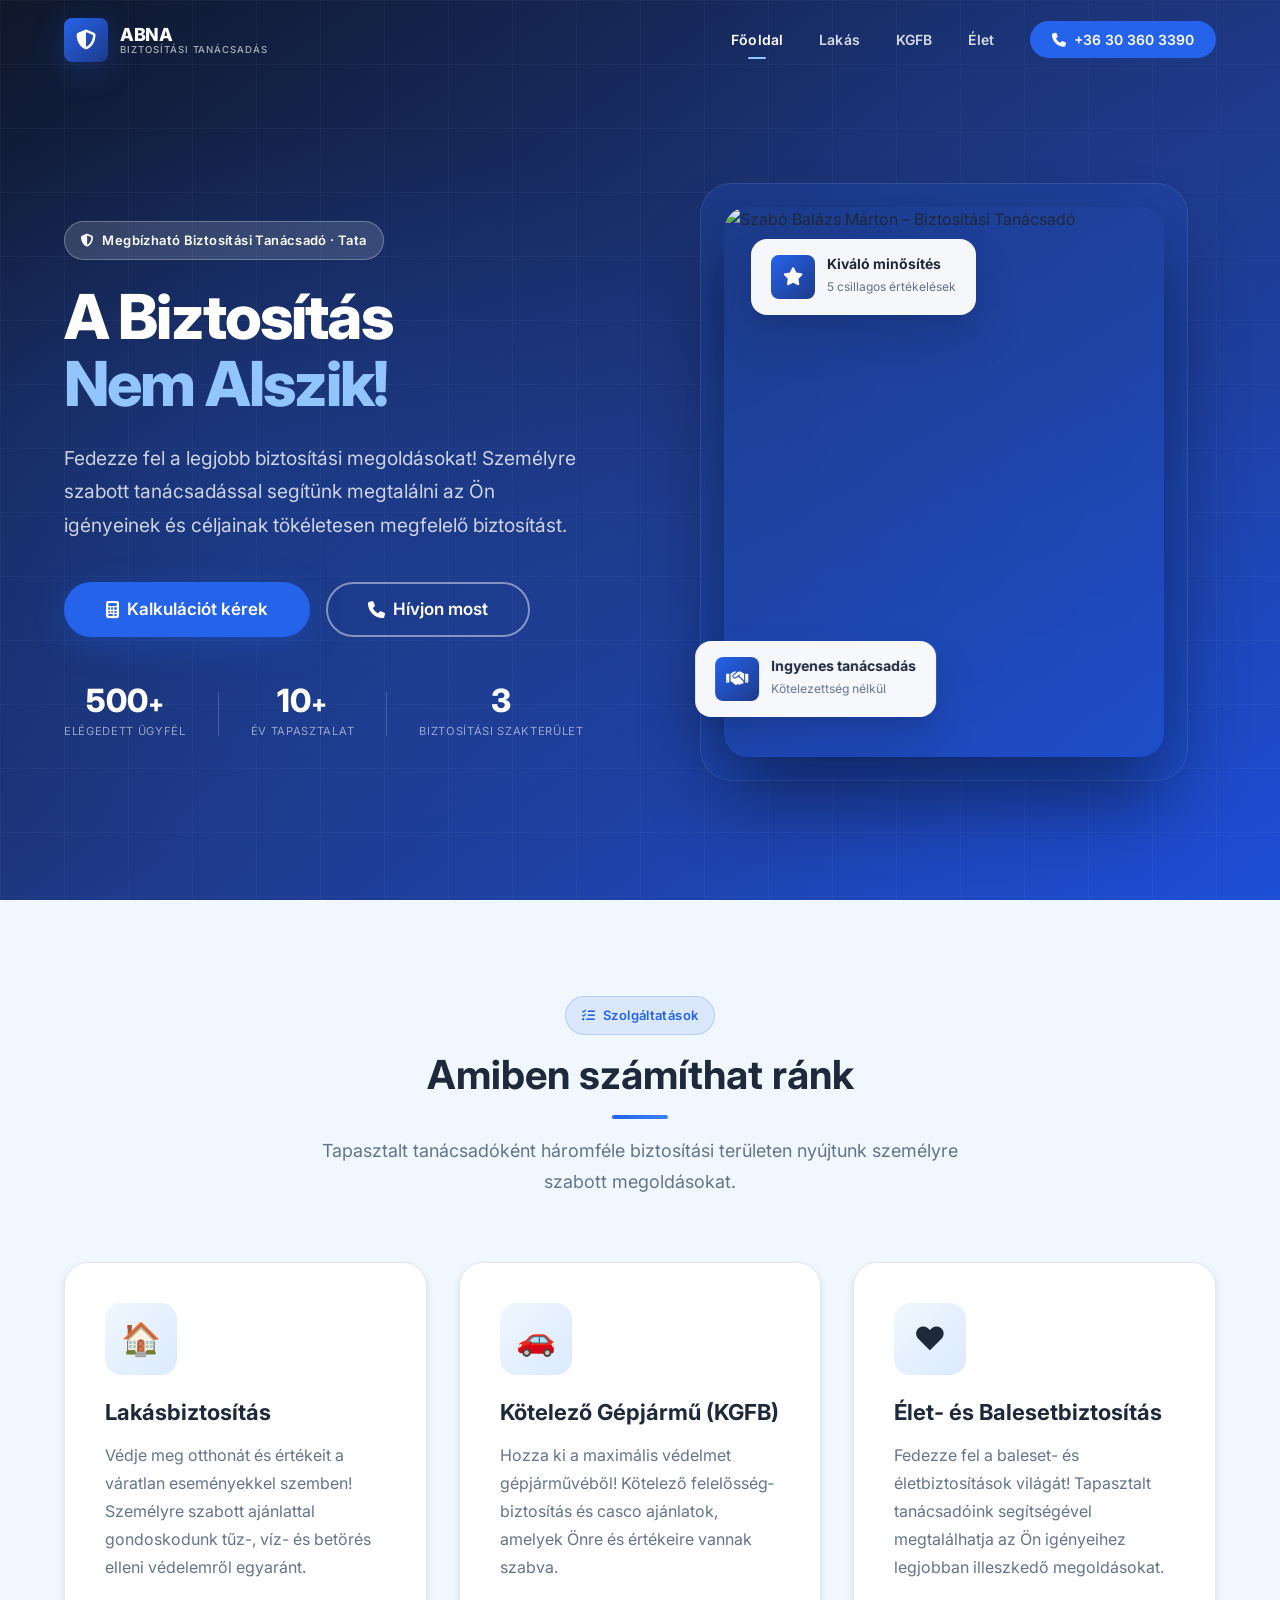
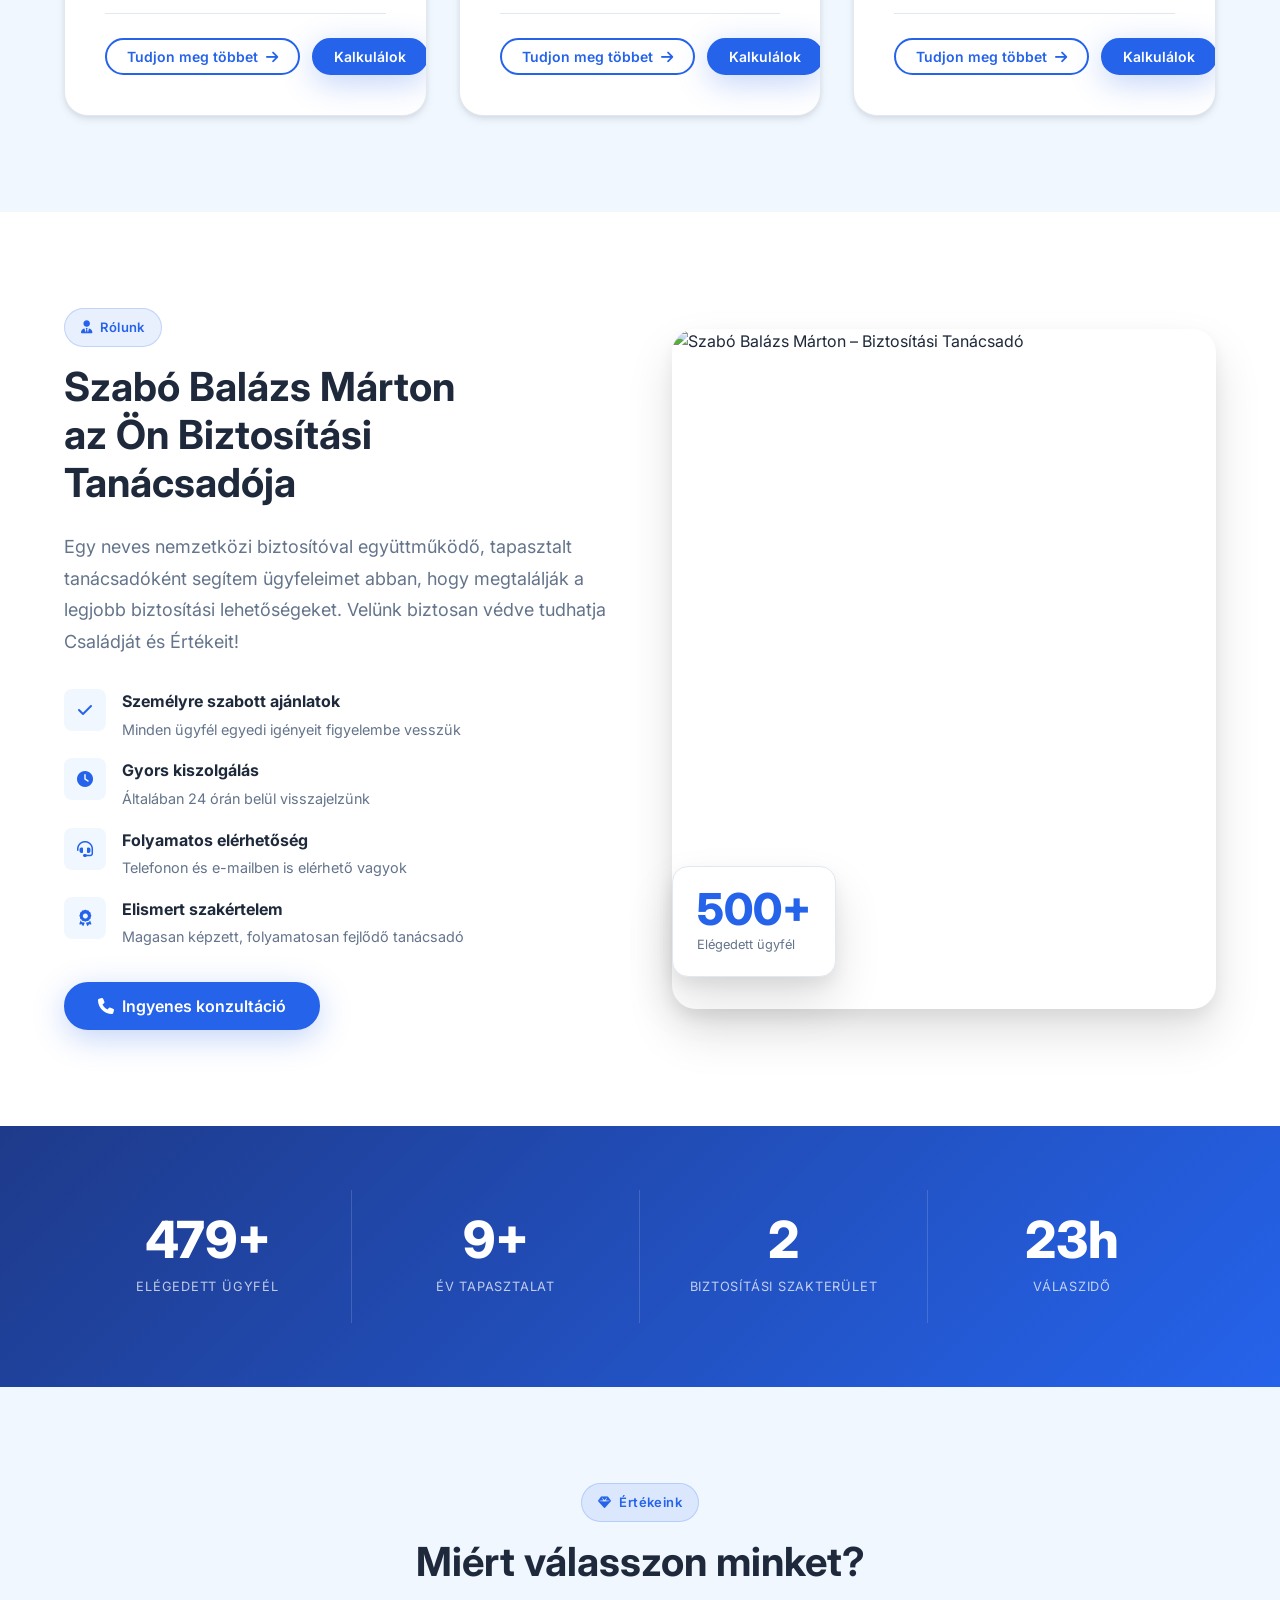
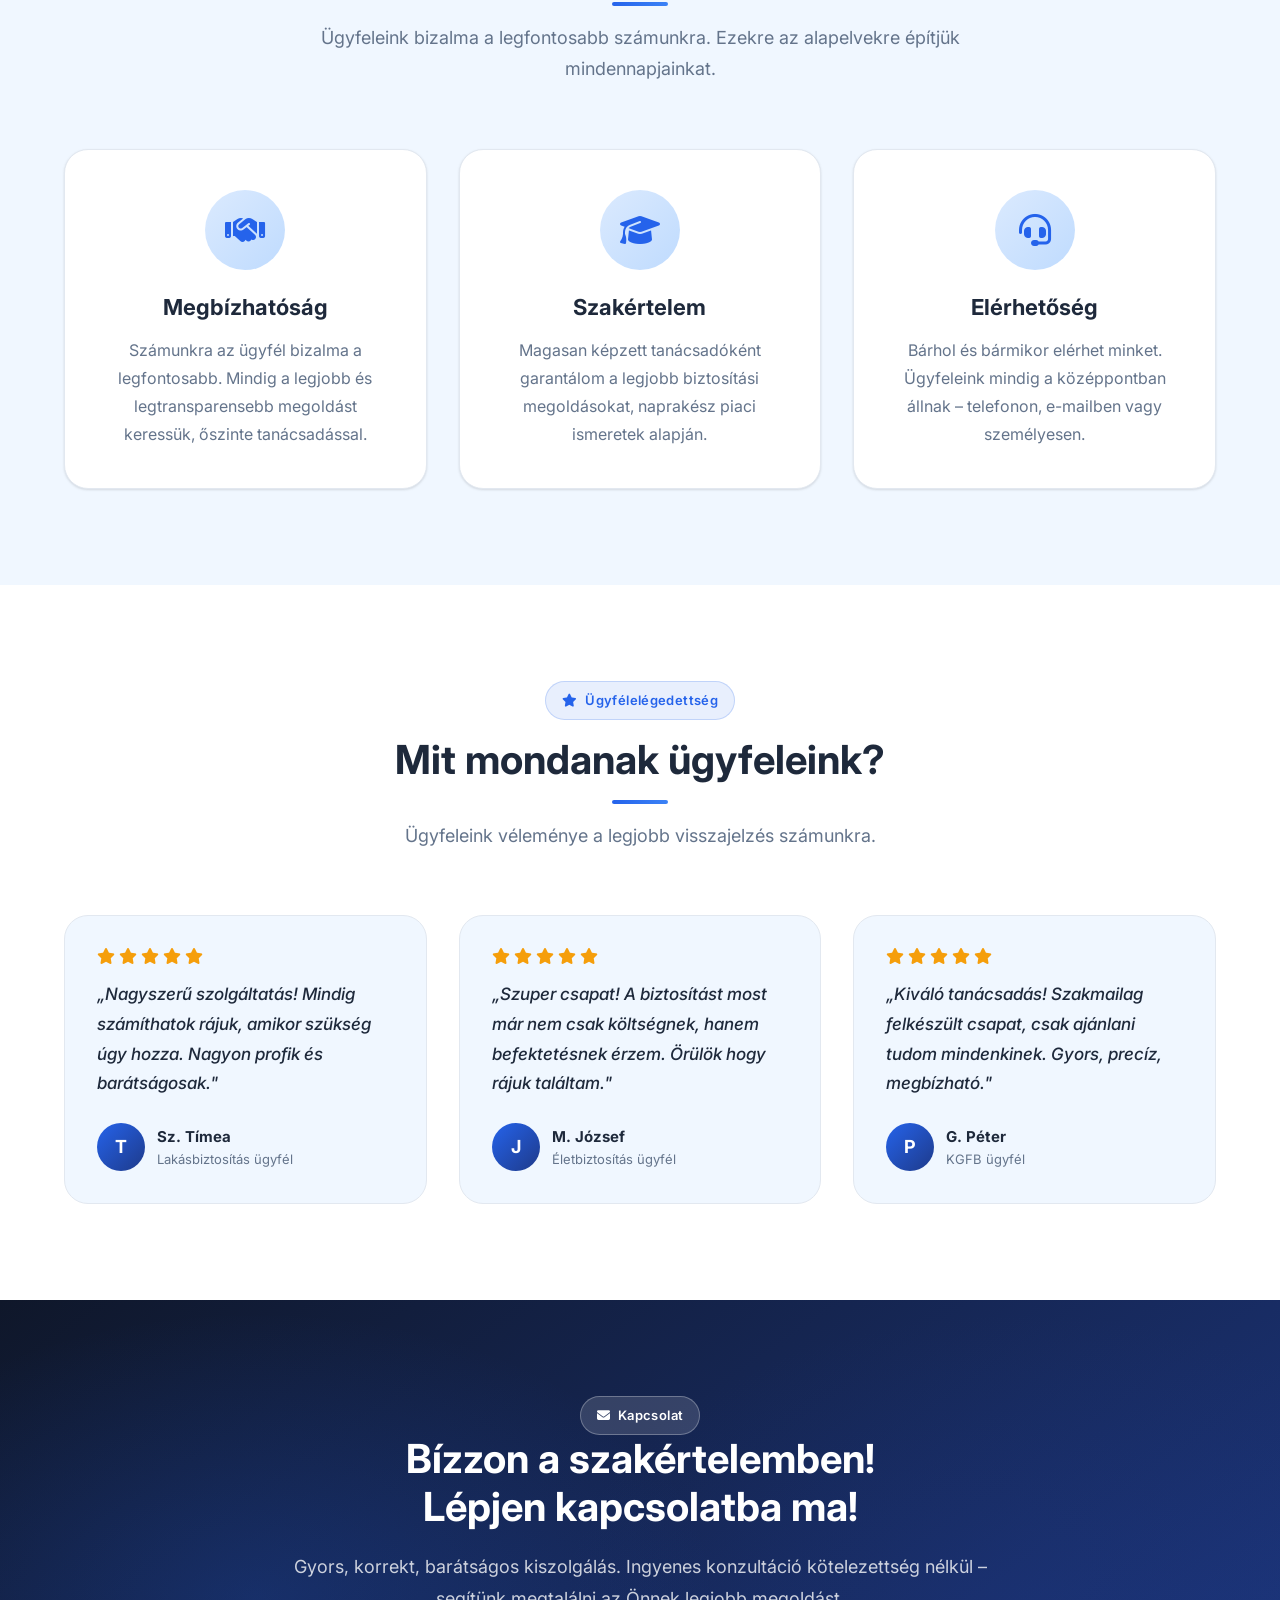
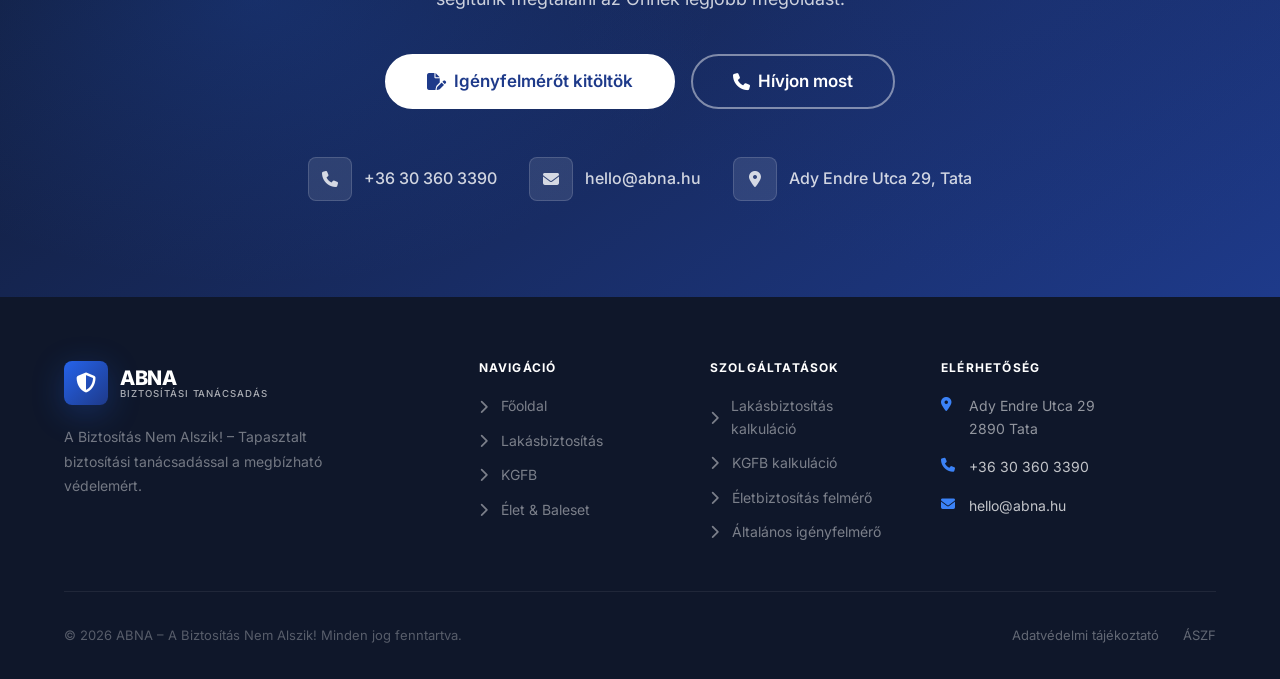
==== index.html @ 81ac1c8d "Initial commit" ====
<!DOCTYPE html>
<html lang="hu">
<head>
  <meta charset="UTF-8" />
  <meta name="viewport" content="width=device-width, initial-scale=1.0" />
  <title>A Biztosítás Nem Alszik! – Biztosítási Tanácsadás | Tata</title>
  <meta name="description" content="Személyre szabott biztosítási tanácsadás Tatán. Lakásbiztosítás, KGFB, élet- és balesetbiztosítás. Hívjon most: +36 30 360 3390" />
  <meta name="keywords" content="biztosítás, tanácsadás, lakásbiztosítás, KGFB, életbiztosítás, Tata, Szabó Balázs Márton" />
  <link rel="canonical" href="https://abna.hu/" />

  <!-- Open Graph -->
  <meta property="og:title" content="A Biztosítás Nem Alszik! – Biztosítási Tanácsadás" />
  <meta property="og:description" content="Személyre szabott biztosítási tanácsadás Tatán. Lakás, KGFB, élet- és balesetbiztosítás." />
  <meta property="og:type" content="website" />
  <meta property="og:url" content="https://abna.hu/" />
  <meta property="og:locale" content="hu_HU" />

  <!-- Fonts -->
  <link rel="preconnect" href="https://fonts.googleapis.com" />
  <link rel="preconnect" href="https://fonts.gstatic.com" crossorigin />
  <link href="https://fonts.googleapis.com/css2?family=Inter:wght@300;400;500;600;700;800&display=swap" rel="stylesheet" />

  <!-- Icons -->
  <link rel="stylesheet" href="https://cdnjs.cloudflare.com/ajax/libs/font-awesome/6.5.1/css/all.min.css" />

  <!-- Stylesheet -->
  <link rel="stylesheet" href="css/style.css" />
</head>
<body>

  <!-- ============================================================
       NAVBAR
       ============================================================ -->
  <nav class="navbar" role="navigation" aria-label="Főnavigáció">
    <div class="navbar-inner">

      <!-- Logo -->
      <a href="index.html" class="navbar-logo" aria-label="ABNA főoldal">
        <div class="logo-icon" aria-hidden="true">
          <i class="fa-solid fa-shield-halved"></i>
        </div>
        <div class="logo-text">
          <span class="logo-name">ABNA</span>
          <span class="logo-sub">Biztosítási Tanácsadás</span>
        </div>
      </a>

      <!-- Desktop menu -->
      <ul class="navbar-menu" role="list">
        <li><a href="index.html"  class="navbar-link active">Főoldal</a></li>
        <li><a href="lakas.html"  class="navbar-link">Lakás</a></li>
        <li><a href="kgfb.html"   class="navbar-link">KGFB</a></li>
        <li><a href="elet.html"   class="navbar-link">Élet</a></li>
        <li><a href="tel:+36303603390" class="navbar-cta">
          <i class="fa-solid fa-phone" aria-hidden="true"></i>&nbsp; +36 30 360 3390
        </a></li>
      </ul>

      <!-- Mobile toggle -->
      <button class="navbar-toggle" aria-label="Menü megnyitása" aria-expanded="false">
        <span></span><span></span><span></span>
      </button>
    </div>
  </nav>

  <!-- Mobile menu -->
  <div class="navbar-mobile" role="dialog" aria-label="Mobil navigáció">
    <a href="index.html"  class="navbar-mobile-link active"><i class="fa-solid fa-house"></i>Főoldal</a>
    <a href="lakas.html"  class="navbar-mobile-link"><i class="fa-solid fa-building"></i>Lakásbiztosítás</a>
    <a href="kgfb.html"   class="navbar-mobile-link"><i class="fa-solid fa-car"></i>KGFB</a>
    <a href="elet.html"   class="navbar-mobile-link"><i class="fa-solid fa-heart-pulse"></i>Élet- és Balesetbiztosítás</a>
    <a href="tel:+36303603390" class="navbar-cta">
      <i class="fa-solid fa-phone"></i>&nbsp; +36 30 360 3390
    </a>
  </div>


  <main id="main-content">

    <!-- ============================================================
         HERO
         ============================================================ -->
    <section class="hero" aria-label="Bemutatkozás">
      <div class="hero-inner container">

        <!-- Left: content -->
        <div class="hero-content">
          <div class="hero-badge">
            <span class="badge badge-white">
              <i class="fa-solid fa-shield-halved" aria-hidden="true"></i>
              Megbízható Biztosítási Tanácsadó · Tata
            </span>
          </div>

          <h1 class="hero-title">
            A Biztosítás<br>
            <span class="highlight">Nem Alszik!</span>
          </h1>

          <p class="hero-lead">
            Fedezze fel a legjobb biztosítási megoldásokat! Személyre szabott
            tanácsadással segítünk megtalálni az Ön igényeinek és céljainak
            tökéletesen megfelelő biztosítást.
          </p>

          <div class="hero-actions">
            <a href="lakas.html" class="btn btn-primary btn-lg">
              <i class="fa-solid fa-calculator" aria-hidden="true"></i>
              Kalkulációt kérek
            </a>
            <a href="tel:+36303603390" class="btn btn-secondary btn-lg">
              <i class="fa-solid fa-phone" aria-hidden="true"></i>
              Hívjon most
            </a>
          </div>

          <!-- Trust indicators -->
          <div class="hero-trust">
            <div class="hero-trust-item">
              <span class="hero-trust-num">500<span style="font-size:1.5rem">+</span></span>
              <span class="hero-trust-lbl">Elégedett ügyfél</span>
            </div>
            <div class="hero-trust-sep" aria-hidden="true"></div>
            <div class="hero-trust-item">
              <span class="hero-trust-num">10<span style="font-size:1.5rem">+</span></span>
              <span class="hero-trust-lbl">Év tapasztalat</span>
            </div>
            <div class="hero-trust-sep" aria-hidden="true"></div>
            <div class="hero-trust-item">
              <span class="hero-trust-num">3</span>
              <span class="hero-trust-lbl">Biztosítási szakterület</span>
            </div>
          </div>
        </div>

        <!-- Right: photo + floating cards -->
        <div class="hero-visual" aria-hidden="true">
          <div class="hero-img-wrap">
            <div class="hero-img-glow"></div>
            <img
              src="https://abna.hu/images/976/22377047/ujkep-4770-QtgUtiBm4KMAwpKV63KZzQ.jpg"
              alt="Szabó Balázs Márton – Biztosítási Tanácsadó"
              class="hero-img"
              loading="eager"
            />

            <!-- Floating card – top right -->
            <div class="hero-float hero-float-tl">
              <div class="hero-float-icon">
                <i class="fa-solid fa-star"></i>
              </div>
              <div class="hero-float-text">
                <strong>Kiváló minősítés</strong>
                <span>5 csillagos értékelések</span>
              </div>
            </div>

            <!-- Floating card – bottom left -->
            <div class="hero-float hero-float-bl">
              <div class="hero-float-icon">
                <i class="fa-solid fa-handshake"></i>
              </div>
              <div class="hero-float-text">
                <strong>Ingyenes tanácsadás</strong>
                <span>Kötelezettség nélkül</span>
              </div>
            </div>
          </div>
        </div>

      </div>
    </section>


    <!-- ============================================================
         SERVICES
         ============================================================ -->
    <section class="section section-alt" id="szolgaltatasok" aria-labelledby="services-heading">
      <div class="container">

        <div class="section-header fade-up">
          <span class="badge badge-blue">
            <i class="fa-solid fa-list-check" aria-hidden="true"></i>
            Szolgáltatások
          </span>
          <h2 id="services-heading">Amiben számíthat ránk</h2>
          <div class="divider" aria-hidden="true"></div>
          <p>Tapasztalt tanácsadóként háromféle biztosítási területen nyújtunk személyre szabott megoldásokat.</p>
        </div>

        <div class="services-grid">

          <!-- Lakás -->
          <article class="service-card fade-up fade-up-d1">
            <div class="service-icon" aria-hidden="true">🏠</div>
            <h3>Lakásbiztosítás</h3>
            <p>
              Védje meg otthonát és értékeit a váratlan eseményekkel szemben!
              Személyre szabott ajánlattal gondoskodunk tűz-, víz- és betörés elleni
              védelemről egyaránt.
            </p>
            <div class="service-card-footer">
              <a href="lakas.html" class="btn btn-outline btn-sm">
                Tudjon meg többet
                <i class="fa-solid fa-arrow-right" aria-hidden="true"></i>
              </a>
              <a href="felmero-lakas.html" class="btn btn-primary btn-sm">
                Kalkulálok
              </a>
            </div>
          </article>

          <!-- KGFB -->
          <article class="service-card fade-up fade-up-d2">
            <div class="service-icon" aria-hidden="true">🚗</div>
            <h3>Kötelező Gépjármű (KGFB)</h3>
            <p>
              Hozza ki a maximális védelmet gépjárművéből! Kötelező felelős­ség­biztosítás
              és casco ajánlatok, amelyek Önre és értékeire vannak szabva.
            </p>
            <div class="service-card-footer">
              <a href="kgfb.html" class="btn btn-outline btn-sm">
                Tudjon meg többet
                <i class="fa-solid fa-arrow-right" aria-hidden="true"></i>
              </a>
              <a href="felmero-kgfb.html" class="btn btn-primary btn-sm">
                Kalkulálok
              </a>
            </div>
          </article>

          <!-- Élet -->
          <article class="service-card fade-up fade-up-d3">
            <div class="service-icon" aria-hidden="true">❤️</div>
            <h3>Élet- és Balesetbiztosítás</h3>
            <p>
              Fedezze fel a baleset- és életbiztosítások világát! Tapasztalt
              tanácsadóink segítségével megtalálhatja az Ön igényeihez legjobban
              illeszkedő megoldásokat.
            </p>
            <div class="service-card-footer">
              <a href="elet.html" class="btn btn-outline btn-sm">
                Tudjon meg többet
                <i class="fa-solid fa-arrow-right" aria-hidden="true"></i>
              </a>
              <a href="felmero-elet.html" class="btn btn-primary btn-sm">
                Kalkulálok
              </a>
            </div>
          </article>

        </div>
      </div>
    </section>


    <!-- ============================================================
         ABOUT
         ============================================================ -->
    <section class="section section-white" id="rolunk" aria-labelledby="about-heading">
      <div class="container">
        <div class="about-inner">

          <!-- Content -->
          <div class="about-content">
            <span class="badge badge-blue fade-up">
              <i class="fa-solid fa-user-tie" aria-hidden="true"></i>
              Rólunk
            </span>
            <h2 id="about-heading" class="fade-up fade-up-d1">
              Szabó Balázs Márton<br>az Ön Biztosítási Tanácsadója
            </h2>
            <p class="fade-up fade-up-d2">
              Egy neves nemzetközi biztosítóval együttműködő, tapasztalt tanácsadóként
              segítem ügyfeleimet abban, hogy megtalálják a legjobb biztosítási
              lehetőségeket. Velünk biztosan védve tudhatja Családját és Értékeit!
            </p>

            <div class="about-features fade-up fade-up-d3">
              <div class="about-feat">
                <div class="about-feat-icon" aria-hidden="true">
                  <i class="fa-solid fa-check"></i>
                </div>
                <div class="about-feat-body">
                  <strong>Személyre szabott ajánlatok</strong>
                  <span>Minden ügyfél egyedi igényeit figyelembe vesszük</span>
                </div>
              </div>
              <div class="about-feat">
                <div class="about-feat-icon" aria-hidden="true">
                  <i class="fa-solid fa-clock"></i>
                </div>
                <div class="about-feat-body">
                  <strong>Gyors kiszolgálás</strong>
                  <span>Általában 24 órán belül visszajelzünk</span>
                </div>
              </div>
              <div class="about-feat">
                <div class="about-feat-icon" aria-hidden="true">
                  <i class="fa-solid fa-headset"></i>
                </div>
                <div class="about-feat-body">
                  <strong>Folyamatos elérhetőség</strong>
                  <span>Telefonon és e-mailben is elérhető vagyok</span>
                </div>
              </div>
              <div class="about-feat">
                <div class="about-feat-icon" aria-hidden="true">
                  <i class="fa-solid fa-award"></i>
                </div>
                <div class="about-feat-body">
                  <strong>Elismert szakértelem</strong>
                  <span>Magasan képzett, folyamatosan fejlődő tanácsadó</span>
                </div>
              </div>
            </div>

            <a href="tel:+36303603390" class="btn btn-primary fade-up fade-up-d4">
              <i class="fa-solid fa-phone" aria-hidden="true"></i>
              Ingyenes konzultáció
            </a>
          </div>

          <!-- Photo -->
          <div class="about-visual fade-up fade-up-d2" aria-hidden="true">
            <img
              src="https://abna.hu/images/976/22377047/ujkep-4770-QtgUtiBm4KMAwpKV63KZzQ.jpg"
              alt="Szabó Balázs Márton – Biztosítási Tanácsadó"
              class="about-photo"
              loading="lazy"
            />
            <div class="about-float-badge">
              <span class="num">500+</span>
              <span class="lbl">Elégedett ügyfél</span>
            </div>
          </div>

        </div>
      </div>
    </section>


    <!-- ============================================================
         STATS
         ============================================================ -->
    <section class="stats" aria-label="Statisztikák">
      <div class="container">
        <div class="stats-grid">
          <div class="stat-item fade-up">
            <span class="stat-num" data-target="500" data-suffix="+">0+</span>
            <span class="stat-lbl">Elégedett ügyfél</span>
          </div>
          <div class="stat-item fade-up fade-up-d1">
            <span class="stat-num" data-target="10" data-suffix="+">0+</span>
            <span class="stat-lbl">Év tapasztalat</span>
          </div>
          <div class="stat-item fade-up fade-up-d2">
            <span class="stat-num" data-target="3" data-suffix="">0</span>
            <span class="stat-lbl">Biztosítási szakterület</span>
          </div>
          <div class="stat-item fade-up fade-up-d3">
            <span class="stat-num" data-target="24" data-suffix="h">0h</span>
            <span class="stat-lbl">Válaszidő</span>
          </div>
        </div>
      </div>
    </section>


    <!-- ============================================================
         VALUES
         ============================================================ -->
    <section class="section section-alt" aria-labelledby="values-heading">
      <div class="container">

        <div class="section-header fade-up">
          <span class="badge badge-blue">
            <i class="fa-solid fa-gem" aria-hidden="true"></i>
            Értékeink
          </span>
          <h2 id="values-heading">Miért válasszon minket?</h2>
          <div class="divider" aria-hidden="true"></div>
          <p>Ügyfeleink bizalma a legfontosabb számunkra. Ezekre az alapelvekre építjük mindennapjainkat.</p>
        </div>

        <div class="values-grid">

          <div class="value-card fade-up fade-up-d1">
            <div class="value-icon" aria-hidden="true">
              <i class="fa-solid fa-handshake"></i>
            </div>
            <h3>Megbízhatóság</h3>
            <p>
              Számunkra az ügyfél bizalma a legfontosabb. Mindig a legjobb és
              legtransparensebb megoldást keressük, őszinte tanácsadással.
            </p>
          </div>

          <div class="value-card fade-up fade-up-d2">
            <div class="value-icon" aria-hidden="true">
              <i class="fa-solid fa-graduation-cap"></i>
            </div>
            <h3>Szakértelem</h3>
            <p>
              Magasan képzett tanácsadóként garantálom a legjobb biztosítási
              megoldásokat, naprakész piaci ismeretek alapján.
            </p>
          </div>

          <div class="value-card fade-up fade-up-d3">
            <div class="value-icon" aria-hidden="true">
              <i class="fa-solid fa-headset"></i>
            </div>
            <h3>Elérhetőség</h3>
            <p>
              Bárhol és bármikor elérhet minket. Ügyfeleink mindig a középpontban
              állnak – telefonon, e-mailben vagy személyesen.
            </p>
          </div>

        </div>
      </div>
    </section>


    <!-- ============================================================
         TESTIMONIALS
         ============================================================ -->
    <section class="section section-white" aria-labelledby="testimonials-heading">
      <div class="container">

        <div class="section-header fade-up">
          <span class="badge badge-blue">
            <i class="fa-solid fa-star" aria-hidden="true"></i>
            Ügyfélelégedettség
          </span>
          <h2 id="testimonials-heading">Mit mondanak ügyfeleink?</h2>
          <div class="divider" aria-hidden="true"></div>
          <p>Ügyfeleink véleménye a legjobb visszajelzés számunkra.</p>
        </div>

        <div class="testimonials-grid">

          <article class="testimonial-card fade-up fade-up-d1">
            <div class="testimonial-stars" aria-label="5 csillag">
              <i class="fa-solid fa-star" aria-hidden="true"></i>
              <i class="fa-solid fa-star" aria-hidden="true"></i>
              <i class="fa-solid fa-star" aria-hidden="true"></i>
              <i class="fa-solid fa-star" aria-hidden="true"></i>
              <i class="fa-solid fa-star" aria-hidden="true"></i>
            </div>
            <blockquote class="testimonial-quote">
              „Nagyszerű szolgáltatás! Mindig számíthatok rájuk, amikor szükség úgy hozza. Nagyon profik és barátságosak."
            </blockquote>
            <div class="testimonial-author">
              <div class="testimonial-avatar" aria-hidden="true">T</div>
              <div>
                <div class="testimonial-name">Sz. Tímea</div>
                <div class="testimonial-role">Lakásbiztosítás ügyfél</div>
              </div>
            </div>
          </article>

          <article class="testimonial-card fade-up fade-up-d2">
            <div class="testimonial-stars" aria-label="5 csillag">
              <i class="fa-solid fa-star" aria-hidden="true"></i>
              <i class="fa-solid fa-star" aria-hidden="true"></i>
              <i class="fa-solid fa-star" aria-hidden="true"></i>
              <i class="fa-solid fa-star" aria-hidden="true"></i>
              <i class="fa-solid fa-star" aria-hidden="true"></i>
            </div>
            <blockquote class="testimonial-quote">
              „Szuper csapat! A biztosítást most már nem csak költségnek, hanem befektetésnek érzem. Örülök hogy rájuk találtam."
            </blockquote>
            <div class="testimonial-author">
              <div class="testimonial-avatar" aria-hidden="true">J</div>
              <div>
                <div class="testimonial-name">M. József</div>
                <div class="testimonial-role">Életbiztosítás ügyfél</div>
              </div>
            </div>
          </article>

          <article class="testimonial-card fade-up fade-up-d3">
            <div class="testimonial-stars" aria-label="5 csillag">
              <i class="fa-solid fa-star" aria-hidden="true"></i>
              <i class="fa-solid fa-star" aria-hidden="true"></i>
              <i class="fa-solid fa-star" aria-hidden="true"></i>
              <i class="fa-solid fa-star" aria-hidden="true"></i>
              <i class="fa-solid fa-star" aria-hidden="true"></i>
            </div>
            <blockquote class="testimonial-quote">
              „Kiváló tanácsadás! Szakmailag felkészült csapat, csak ajánlani tudom mindenkinek. Gyors, precíz, megbízható."
            </blockquote>
            <div class="testimonial-author">
              <div class="testimonial-avatar" aria-hidden="true">P</div>
              <div>
                <div class="testimonial-name">G. Péter</div>
                <div class="testimonial-role">KGFB ügyfél</div>
              </div>
            </div>
          </article>

        </div>
      </div>
    </section>


    <!-- ============================================================
         CTA / CONTACT
         ============================================================ -->
    <section class="cta-section" id="kapcsolat" aria-labelledby="cta-heading">
      <div class="container">
        <div class="cta-inner">

          <span class="badge badge-white fade-up">
            <i class="fa-solid fa-envelope" aria-hidden="true"></i>
            Kapcsolat
          </span>

          <h2 id="cta-heading" class="fade-up fade-up-d1">
            Bízzon a szakértelemben!<br>Lépjen kapcsolatba ma!
          </h2>
          <p class="fade-up fade-up-d2">
            Gyors, korrekt, barátságos kiszolgálás. Ingyenes konzultáció kötelezettség nélkül –
            segítünk megtalálni az Önnek legjobb megoldást.
          </p>

          <div class="cta-buttons fade-up fade-up-d3">
            <a href="felmero.html" class="btn btn-white btn-lg">
              <i class="fa-solid fa-file-pen" aria-hidden="true"></i>
              Igényfelmérőt kitöltök
            </a>
            <a href="tel:+36303603390" class="btn btn-secondary btn-lg">
              <i class="fa-solid fa-phone" aria-hidden="true"></i>
              Hívjon most
            </a>
          </div>

          <div class="cta-contacts fade-up fade-up-d4">
            <a href="tel:+36303603390" class="cta-contact-item">
              <span class="cta-contact-icon" aria-hidden="true">
                <i class="fa-solid fa-phone"></i>
              </span>
              +36 30 360 3390
            </a>
            <a href="mailto:hello@abna.hu" class="cta-contact-item">
              <span class="cta-contact-icon" aria-hidden="true">
                <i class="fa-solid fa-envelope"></i>
              </span>
              hello@abna.hu
            </a>
            <span class="cta-contact-item">
              <span class="cta-contact-icon" aria-hidden="true">
                <i class="fa-solid fa-location-dot"></i>
              </span>
              Ady Endre Utca 29, Tata
            </span>
          </div>

        </div>
      </div>
    </section>

  </main>


  <!-- ============================================================
       FOOTER
       ============================================================ -->
  <footer class="footer" role="contentinfo">
    <div class="container">

      <div class="footer-top">

        <!-- Brand -->
        <div class="footer-brand">
          <a href="index.html" class="navbar-logo" aria-label="ABNA főoldal">
            <div class="logo-icon" aria-hidden="true">
              <i class="fa-solid fa-shield-halved"></i>
            </div>
            <div class="logo-text">
              <span class="logo-name">ABNA</span>
              <span class="logo-sub">Biztosítási Tanácsadás</span>
            </div>
          </a>
          <p class="footer-tagline">
            A Biztosítás Nem Alszik! – Tapasztalt biztosítási tanácsadással
            a megbízható védelemért.
          </p>
        </div>

        <!-- Navigation -->
        <div class="footer-col">
          <h4>Navigáció</h4>
          <ul class="footer-links" role="list">
            <li><a href="index.html" class="footer-link"><i class="fa-solid fa-chevron-right" aria-hidden="true"></i>Főoldal</a></li>
            <li><a href="lakas.html" class="footer-link"><i class="fa-solid fa-chevron-right" aria-hidden="true"></i>Lakásbiztosítás</a></li>
            <li><a href="kgfb.html" class="footer-link"><i class="fa-solid fa-chevron-right" aria-hidden="true"></i>KGFB</a></li>
            <li><a href="elet.html" class="footer-link"><i class="fa-solid fa-chevron-right" aria-hidden="true"></i>Élet &amp; Baleset</a></li>
          </ul>
        </div>

        <!-- Services -->
        <div class="footer-col">
          <h4>Szolgáltatások</h4>
          <ul class="footer-links" role="list">
            <li><a href="felmero-lakas.html" class="footer-link"><i class="fa-solid fa-chevron-right" aria-hidden="true"></i>Lakásbiztosítás kalkuláció</a></li>
            <li><a href="felmero-kgfb.html" class="footer-link"><i class="fa-solid fa-chevron-right" aria-hidden="true"></i>KGFB kalkuláció</a></li>
            <li><a href="felmero-elet.html" class="footer-link"><i class="fa-solid fa-chevron-right" aria-hidden="true"></i>Életbiztosítás felmérő</a></li>
            <li><a href="felmero.html" class="footer-link"><i class="fa-solid fa-chevron-right" aria-hidden="true"></i>Általános igényfelmérő</a></li>
          </ul>
        </div>

        <!-- Contact -->
        <div class="footer-col">
          <h4>Elérhetőség</h4>
          <div class="footer-contact-item">
            <i class="fa-solid fa-location-dot" aria-hidden="true"></i>
            <span>Ady Endre Utca 29<br>2890 Tata</span>
          </div>
          <div class="footer-contact-item">
            <i class="fa-solid fa-phone" aria-hidden="true"></i>
            <a href="tel:+36303603390">+36 30 360 3390</a>
          </div>
          <div class="footer-contact-item">
            <i class="fa-solid fa-envelope" aria-hidden="true"></i>
            <a href="mailto:hello@abna.hu">hello@abna.hu</a>
          </div>
        </div>

      </div>

      <div class="footer-bottom">
        <p class="footer-copy">
          &copy; <span id="year"></span> ABNA – A Biztosítás Nem Alszik! Minden jog fenntartva.
        </p>
        <div class="footer-bottom-links">
          <a href="#" class="footer-bottom-link">Adatvédelmi tájékoztató</a>
          <a href="#" class="footer-bottom-link">ÁSZF</a>
        </div>
      </div>

    </div>
  </footer>


  <!-- jQuery + main script -->
  <script src="https://cdnjs.cloudflare.com/ajax/libs/jquery/3.7.1/jquery.min.js"></script>
  <script src="js/main.js"></script>
  <script>document.getElementById('year').textContent = new Date().getFullYear();</script>

</body>
</html>
---- css/style.css ----
/* ============================================================
   ABNA – A Biztosítás Nem Alszik!
   Main Stylesheet
   Version 1.0
   ============================================================ */

/* --- CSS Custom Properties --- */
:root {
  /* Brand colours */
  --c-primary:        #1e3a8a;   /* deep navy */
  --c-primary-hover:  #1e40af;
  --c-accent:         #2563eb;   /* brand blue */
  --c-accent-light:   #3b82f6;
  --c-accent-pale:    #dbeafe;

  /* Backgrounds */
  --c-bg:             #ffffff;
  --c-bg-alt:         #f0f7ff;
  --c-bg-dark:        #0f172a;
  --c-bg-navy:        #1e3a8a;

  /* Text */
  --c-text:           #1e293b;
  --c-text-muted:     #64748b;
  --c-text-light:     #94a3b8;

  /* Utility */
  --c-border:         #e2e8f0;
  --c-white:          #ffffff;
  --c-gold:           #f59e0b;
  --c-green:          #10b981;

  /* Typography */
  --font:             'Inter', -apple-system, BlinkMacSystemFont, 'Segoe UI', sans-serif;

  /* Spacing scale */
  --sp-1: 0.25rem;  --sp-2: 0.5rem;   --sp-3: 0.75rem;
  --sp-4: 1rem;     --sp-5: 1.25rem;  --sp-6: 1.5rem;
  --sp-8: 2rem;     --sp-10: 2.5rem;  --sp-12: 3rem;
  --sp-16: 4rem;    --sp-20: 5rem;    --sp-24: 6rem;

  /* Layout */
  --container-max:     1200px;
  --container-pad:     1.5rem;
  --navbar-h:          80px;

  /* Border radius */
  --r-sm:   4px;    --r-md:  8px;
  --r-lg:   16px;   --r-xl:  24px;
  --r-full: 9999px;

  /* Shadows */
  --shadow-sm:   0 1px 3px rgba(0,0,0,.08), 0 1px 2px rgba(0,0,0,.05);
  --shadow-md:   0 4px 8px rgba(0,0,0,.07), 0 2px 4px rgba(0,0,0,.05);
  --shadow-lg:   0 10px 20px rgba(0,0,0,.08), 0 4px 8px rgba(0,0,0,.04);
  --shadow-xl:   0 24px 48px rgba(0,0,0,.12), 0 8px 16px rgba(0,0,0,.06);
  --shadow-blue: 0 8px 32px rgba(37,99,235,.28);

  /* Transitions */
  --t-fast:  .15s ease;
  --t-base:  .25s ease;
  --t-slow:  .45s ease;
}

/* ============================================================
   RESET & BASE
   ============================================================ */
*, *::before, *::after { box-sizing: border-box; margin: 0; padding: 0; }

html  { scroll-behavior: smooth; font-size: 16px; }
body  {
  font-family: var(--font);
  color: var(--c-text);
  background: var(--c-bg);
  line-height: 1.6;
  -webkit-font-smoothing: antialiased;
}
img   { max-width: 100%; height: auto; display: block; }
a     { color: inherit; text-decoration: none; }
ul    { list-style: none; }
button { font-family: var(--font); }

/* ============================================================
   LAYOUT HELPERS
   ============================================================ */
.container {
  max-width: var(--container-max);
  margin: 0 auto;
  padding: 0 var(--container-pad);
}

.section        { padding: var(--sp-24) 0; }
.section-sm     { padding: var(--sp-16) 0; }
.section-alt    { background: var(--c-bg-alt); }
.section-white  { background: var(--c-bg); }

.section-header {
  text-align: center;
  max-width: 680px;
  margin: 0 auto var(--sp-16);
}
.section-header .badge   { margin-bottom: var(--sp-4); }
.section-header h2       { margin-bottom: var(--sp-4); }
.section-header p        { font-size: 1.125rem; }

/* ============================================================
   TYPOGRAPHY
   ============================================================ */
h1, h2, h3, h4, h5, h6 {
  font-weight: 700;
  line-height: 1.2;
  color: var(--c-text);
}
h1 { font-size: clamp(2.25rem, 5vw, 3.5rem); }
h2 { font-size: clamp(1.75rem, 3.5vw, 2.5rem); }
h3 { font-size: clamp(1.25rem, 2.5vw, 1.625rem); }
h4 { font-size: 1.125rem; }

p  { line-height: 1.75; color: var(--c-text-muted); }

.text-white { color: var(--c-white) !important; }
.text-muted { color: var(--c-text-muted); }

/* Decorative underline divider */
.divider {
  width: 56px; height: 4px;
  background: linear-gradient(90deg, var(--c-accent), var(--c-accent-light));
  border-radius: var(--r-full);
  margin: var(--sp-4) auto;
}
.divider-left { margin-left: 0; }

/* ============================================================
   BADGE
   ============================================================ */
.badge {
  display: inline-flex;
  align-items: center;
  gap: var(--sp-2);
  padding: var(--sp-2) var(--sp-4);
  border-radius: var(--r-full);
  font-size: .8125rem;
  font-weight: 600;
  letter-spacing: .03em;
}
.badge-blue  {
  background: rgba(37,99,235,.1);
  color: var(--c-accent);
  border: 1px solid rgba(37,99,235,.2);
}
.badge-white {
  background: rgba(255,255,255,.14);
  color: var(--c-white);
  border: 1px solid rgba(255,255,255,.28);
}

/* ============================================================
   BUTTONS
   ============================================================ */
.btn {
  display: inline-flex;
  align-items: center;
  justify-content: center;
  gap: var(--sp-2);
  padding: .875rem 2rem;
  border-radius: var(--r-full);
  font-size: 1rem;
  font-weight: 600;
  cursor: pointer;
  border: 2px solid transparent;
  transition: all var(--t-base);
  white-space: nowrap;
  text-decoration: none;
  line-height: 1;
}

.btn-primary {
  background: var(--c-accent);
  color: var(--c-white);
  border-color: var(--c-accent);
  box-shadow: var(--shadow-blue);
}
.btn-primary:hover {
  background: var(--c-primary-hover);
  border-color: var(--c-primary-hover);
  transform: translateY(-2px);
  box-shadow: 0 14px 40px rgba(37,99,235,.38);
}

.btn-secondary {
  background: transparent;
  color: var(--c-white);
  border-color: rgba(255,255,255,.45);
}
.btn-secondary:hover {
  background: rgba(255,255,255,.1);
  border-color: var(--c-white);
}

.btn-outline {
  background: transparent;
  color: var(--c-accent);
  border-color: var(--c-accent);
}
.btn-outline:hover {
  background: var(--c-accent);
  color: var(--c-white);
  transform: translateY(-2px);
}

.btn-white {
  background: var(--c-white);
  color: var(--c-primary);
  border-color: var(--c-white);
}
.btn-white:hover {
  background: var(--c-bg-alt);
  transform: translateY(-2px);
}

.btn-ghost {
  background: transparent;
  color: var(--c-accent);
  border-color: transparent;
  padding-left: 0; padding-right: 0;
}
.btn-ghost:hover { color: var(--c-primary); gap: var(--sp-3); }

.btn-lg { padding: 1.0625rem 2.5rem; font-size: 1.0625rem; }
.btn-sm { padding: .6rem 1.25rem;    font-size: .875rem; }

.btn-block { width: 100%; }

/* ============================================================
   NAVBAR
   ============================================================ */
.navbar {
  position: fixed;
  top: 0; left: 0; right: 0;
  height: var(--navbar-h);
  z-index: 1000;
  transition: background var(--t-base), box-shadow var(--t-base);
}
.navbar.scrolled {
  background: var(--c-white);
  box-shadow: var(--shadow-md);
}

/* Inner flex row */
.navbar-inner {
  display: flex;
  align-items: center;
  justify-content: space-between;
  height: 100%;
  max-width: var(--container-max);
  margin: 0 auto;
  padding: 0 var(--container-pad);
}

/* Logo */
.navbar-logo {
  display: flex;
  align-items: center;
  gap: var(--sp-3);
  text-decoration: none;
  flex-shrink: 0;
}
.logo-icon {
  width: 44px; height: 44px;
  background: linear-gradient(135deg, var(--c-accent), var(--c-primary));
  border-radius: var(--r-md);
  display: flex;
  align-items: center;
  justify-content: center;
  color: white;
  font-size: 1.25rem;
  box-shadow: var(--shadow-blue);
  flex-shrink: 0;
}
.logo-text { display: flex; flex-direction: column; line-height: 1.1; }
.logo-name {
  font-size: 1.125rem; font-weight: 800;
  color: var(--c-white);
  letter-spacing: -.02em;
  transition: color var(--t-base);
}
.logo-sub {
  font-size: .6rem; font-weight: 500;
  color: rgba(255,255,255,.65);
  letter-spacing: .1em;
  text-transform: uppercase;
  transition: color var(--t-base);
}
.navbar.scrolled .logo-name { color: var(--c-primary); }
.navbar.scrolled .logo-sub  { color: var(--c-text-muted); }

/* Desktop links */
.navbar-menu {
  display: flex;
  align-items: center;
  gap: var(--sp-1);
}
.navbar-link {
  padding: var(--sp-2) var(--sp-4);
  border-radius: var(--r-md);
  font-size: .875rem;
  font-weight: 600;
  color: rgba(255,255,255,.82);
  transition: all var(--t-base);
  letter-spacing: .01em;
  position: relative;
}
.navbar-link:hover { color: var(--c-white); background: rgba(255,255,255,.1); }
.navbar-link.active { color: var(--c-white); }
.navbar-link.active::after {
  content: '';
  position: absolute;
  bottom: -3px; left: 50%;
  transform: translateX(-50%);
  width: 18px; height: 2px;
  background: #93c5fd;
  border-radius: var(--r-full);
}
.navbar.scrolled .navbar-link { color: var(--c-text-muted); }
.navbar.scrolled .navbar-link:hover { color: var(--c-primary); background: var(--c-bg-alt); }
.navbar.scrolled .navbar-link.active { color: var(--c-accent); }
.navbar.scrolled .navbar-link.active::after { background: var(--c-accent); }

/* CTA button in nav */
.navbar-cta {
  margin-left: var(--sp-4);
  padding: var(--sp-2) var(--sp-5);
  border-radius: var(--r-full);
  font-size: .875rem; font-weight: 600;
  background: var(--c-accent);
  color: var(--c-white);
  border: 2px solid transparent;
  transition: all var(--t-base);
  white-space: nowrap;
}
.navbar-cta:hover { background: var(--c-primary-hover); transform: translateY(-1px); box-shadow: var(--shadow-blue); }

/* Mobile hamburger */
.navbar-toggle {
  display: none;
  flex-direction: column;
  gap: 5px;
  cursor: pointer;
  background: none;
  border: none;
  padding: var(--sp-2);
}
.navbar-toggle span {
  display: block;
  width: 24px; height: 2px;
  background: var(--c-white);
  border-radius: 2px;
  transition: all var(--t-base);
}
.navbar.scrolled .navbar-toggle span { background: var(--c-text); }
.navbar-toggle.open span:nth-child(1) { transform: translateY(7px) rotate(45deg); }
.navbar-toggle.open span:nth-child(2) { opacity: 0; transform: scaleX(0); }
.navbar-toggle.open span:nth-child(3) { transform: translateY(-7px) rotate(-45deg); }

/* Mobile slide-down menu */
.navbar-mobile {
  display: none;
  position: fixed;
  top: var(--navbar-h); left: 0; right: 0;
  background: var(--c-white);
  padding: var(--sp-6) var(--container-pad) var(--sp-8);
  box-shadow: var(--shadow-lg);
  z-index: 999;
  flex-direction: column;
  gap: var(--sp-1);
}
.navbar-mobile.open { display: flex; }

.navbar-mobile-link {
  display: flex;
  align-items: center;
  gap: var(--sp-3);
  padding: var(--sp-4);
  border-radius: var(--r-md);
  font-size: 1rem; font-weight: 600;
  color: var(--c-text);
  border-bottom: 1px solid var(--c-border);
  transition: all var(--t-base);
}
.navbar-mobile-link:hover { color: var(--c-accent); background: var(--c-bg-alt); }
.navbar-mobile-link i { color: var(--c-accent); width: 20px; text-align: center; }
.navbar-mobile-link.active { color: var(--c-accent); }

.navbar-mobile .navbar-cta {
  margin-left: 0;
  margin-top: var(--sp-4);
  text-align: center;
  display: block;
  padding: var(--sp-4);
  border-radius: var(--r-md);
}

/* ============================================================
   HERO — Homepage
   ============================================================ */
.hero {
  min-height: 100vh;
  background: linear-gradient(145deg, #0f172a 0%, #1e3a8a 55%, #1d4ed8 100%);
  display: flex;
  align-items: center;
  position: relative;
  overflow: hidden;
}

/* Subtle grid overlay */
.hero::before {
  content: '';
  position: absolute; inset: 0;
  background-image:
    linear-gradient(rgba(255,255,255,.03) 1px, transparent 1px),
    linear-gradient(90deg, rgba(255,255,255,.03) 1px, transparent 1px);
  background-size: 64px 64px;
}

/* Radial glow */
.hero::after {
  content: '';
  position: absolute; inset: 0;
  background:
    radial-gradient(ellipse 60% 60% at 20% 55%, rgba(37,99,235,.2) 0%, transparent 70%),
    radial-gradient(ellipse 50% 50% at 85% 20%, rgba(30,58,138,.35) 0%, transparent 70%);
}

.hero-inner {
  position: relative; z-index: 2;
  display: grid;
  grid-template-columns: 1fr 1fr;
  gap: var(--sp-16);
  align-items: center;
  width: 100%;
  max-width: var(--container-max);
  margin: 0 auto;
  padding: calc(var(--navbar-h) + var(--sp-16)) var(--container-pad) var(--sp-20);
}

/* Left content column */
.hero-content { color: var(--c-white); }

.hero-badge { margin-bottom: var(--sp-6); }

.hero-title {
  font-size: clamp(2.5rem, 5vw, 3.875rem);
  font-weight: 800;
  color: var(--c-white);
  line-height: 1.08;
  letter-spacing: -.03em;
  margin-bottom: var(--sp-6);
}
.hero-title .highlight { color: #93c5fd; }

.hero-lead {
  font-size: clamp(1rem, 1.5vw, 1.2rem);
  color: rgba(255,255,255,.78);
  max-width: 520px;
  line-height: 1.75;
  margin-bottom: var(--sp-10);
}

.hero-actions {
  display: flex;
  gap: var(--sp-4);
  flex-wrap: wrap;
  margin-bottom: var(--sp-12);
}

/* Trust bar */
.hero-trust {
  display: flex;
  align-items: center;
  gap: var(--sp-8);
  flex-wrap: wrap;
}
.hero-trust-item { text-align: center; }
.hero-trust-num {
  display: block;
  font-size: 2rem; font-weight: 800;
  color: var(--c-white);
  line-height: 1;
}
.hero-trust-lbl {
  font-size: .7rem;
  color: rgba(255,255,255,.55);
  text-transform: uppercase;
  letter-spacing: .06em;
  margin-top: 3px;
}
.hero-trust-sep { width: 1px; height: 44px; background: rgba(255,255,255,.18); }

/* Right visual column */
.hero-visual {
  position: relative;
  display: flex;
  align-items: center;
  justify-content: center;
}
.hero-img-wrap {
  position: relative;
  width: 100%;
  max-width: 440px;
}
.hero-img-glow {
  position: absolute;
  inset: -24px;
  background: rgba(37,99,235,.18);
  border-radius: calc(var(--r-xl) + 8px);
  border: 1px solid rgba(255,255,255,.1);
  backdrop-filter: blur(8px);
}
.hero-img {
  position: relative; z-index: 1;
  width: 100%;
  border-radius: var(--r-xl);
  box-shadow: 0 40px 80px rgba(0,0,0,.45);
  object-fit: cover;
  aspect-ratio: 4/5;
}

/* Floating info cards on photo */
.hero-float {
  position: absolute; z-index: 2;
  background: rgba(255,255,255,.96);
  backdrop-filter: blur(16px);
  border-radius: var(--r-lg);
  padding: var(--sp-4) var(--sp-5);
  box-shadow: var(--shadow-xl);
  display: flex;
  align-items: center;
  gap: var(--sp-3);
  min-width: 190px;
}
.hero-float-tl { top: var(--sp-8);    right: -var(--sp-6); transform: translateX(12%); }
.hero-float-bl { bottom: var(--sp-10); left: -var(--sp-6);  transform: translateX(-12%); }
.hero-float-icon {
  width: 44px; height: 44px;
  border-radius: var(--r-md);
  background: linear-gradient(135deg, var(--c-accent), var(--c-primary));
  display: flex; align-items: center; justify-content: center;
  color: white; font-size: 1.125rem;
  flex-shrink: 0;
}
.hero-float-text strong {
  display: block;
  font-size: .875rem; font-weight: 700;
  color: var(--c-text); line-height: 1.2;
}
.hero-float-text span {
  font-size: .75rem;
  color: var(--c-text-muted);
}

/* ============================================================
   SERVICES SECTION
   ============================================================ */
.services-grid {
  display: grid;
  grid-template-columns: repeat(3, 1fr);
  gap: var(--sp-8);
}

.service-card {
  background: var(--c-white);
  border-radius: var(--r-xl);
  padding: var(--sp-10);
  box-shadow: var(--shadow-md);
  border: 1px solid var(--c-border);
  transition: all var(--t-slow);
  position: relative;
  overflow: hidden;
  display: flex;
  flex-direction: column;
}
.service-card::before {
  content: '';
  position: absolute;
  top: 0; left: 0; right: 0;
  height: 4px;
  background: linear-gradient(90deg, var(--c-accent), var(--c-accent-light));
  opacity: 0;
  transition: opacity var(--t-base);
}
.service-card:hover {
  transform: translateY(-8px);
  box-shadow: var(--shadow-xl);
  border-color: rgba(37,99,235,.18);
}
.service-card:hover::before { opacity: 1; }

.service-icon {
  width: 72px; height: 72px;
  border-radius: var(--r-lg);
  background: linear-gradient(135deg, var(--c-bg-alt), var(--c-accent-pale));
  display: flex; align-items: center; justify-content: center;
  font-size: 2rem;
  margin-bottom: var(--sp-6);
  transition: all var(--t-base);
}
.service-card:hover .service-icon {
  background: linear-gradient(135deg, var(--c-accent), var(--c-primary));
  color: white;
  box-shadow: var(--shadow-blue);
}

.service-card h3 { margin-bottom: var(--sp-4); font-size: 1.375rem; }
.service-card p  { margin-bottom: var(--sp-8); flex: 1; }

.service-card-footer {
  display: flex;
  align-items: center;
  justify-content: space-between;
  gap: var(--sp-3);
  padding-top: var(--sp-6);
  border-top: 1px solid var(--c-border);
  margin-top: auto;
}

/* ============================================================
   ABOUT SECTION
   ============================================================ */
.about-inner {
  display: grid;
  grid-template-columns: 1fr 1fr;
  gap: var(--sp-16);
  align-items: center;
}

.about-content .badge   { margin-bottom: var(--sp-4); }
.about-content h2       { margin-bottom: var(--sp-6); }
.about-content > p      { font-size: 1.125rem; margin-bottom: var(--sp-8); }

.about-features {
  display: flex;
  flex-direction: column;
  gap: var(--sp-4);
  margin-bottom: var(--sp-8);
}
.about-feat {
  display: flex;
  align-items: flex-start;
  gap: var(--sp-4);
}
.about-feat-icon {
  width: 42px; height: 42px;
  border-radius: var(--r-md);
  background: var(--c-bg-alt);
  display: flex; align-items: center; justify-content: center;
  color: var(--c-accent);
  flex-shrink: 0;
  font-size: 1rem;
}
.about-feat-body strong {
  display: block;
  font-weight: 700; color: var(--c-text);
  margin-bottom: 2px;
}
.about-feat-body span { font-size: .9rem; color: var(--c-text-muted); }

.about-visual { position: relative; }
.about-photo {
  width: 100%;
  border-radius: var(--r-xl);
  box-shadow: var(--shadow-xl);
  object-fit: cover;
  aspect-ratio: 4/5;
}
.about-float-badge {
  position: absolute;
  bottom: var(--sp-8); left: -var(--sp-6);
  background: var(--c-white);
  border-radius: var(--r-lg);
  padding: var(--sp-5) var(--sp-6);
  box-shadow: var(--shadow-xl);
  border: 1px solid var(--c-border);
  max-width: 200px;
}
.about-float-badge .num {
  display: block;
  font-size: 2.75rem; font-weight: 800;
  color: var(--c-accent);
  line-height: 1;
}
.about-float-badge .lbl {
  font-size: .8rem; color: var(--c-text-muted);
  margin-top: var(--sp-1);
}

/* ============================================================
   STATS BANNER
   ============================================================ */
.stats {
  background: linear-gradient(135deg, var(--c-primary) 0%, var(--c-accent) 100%);
  padding: var(--sp-16) 0;
}
.stats-grid {
  display: grid;
  grid-template-columns: repeat(4, 1fr);
  text-align: center;
}
.stat-item {
  padding: var(--sp-6) var(--sp-4);
  border-right: 1px solid rgba(255,255,255,.15);
}
.stat-item:last-child { border-right: none; }

.stat-num {
  display: block;
  font-size: clamp(2.5rem, 4vw, 3.5rem);
  font-weight: 800;
  color: var(--c-white);
  line-height: 1;
  margin-bottom: var(--sp-2);
}
.stat-lbl {
  font-size: .8rem;
  color: rgba(255,255,255,.72);
  text-transform: uppercase;
  letter-spacing: .06em;
}

/* ============================================================
   VALUES SECTION
   ============================================================ */
.values-grid {
  display: grid;
  grid-template-columns: repeat(3, 1fr);
  gap: var(--sp-8);
}
.value-card {
  background: var(--c-white);
  border-radius: var(--r-xl);
  padding: var(--sp-10);
  text-align: center;
  box-shadow: var(--shadow-sm);
  border: 1px solid var(--c-border);
  transition: all var(--t-base);
}
.value-card:hover { box-shadow: var(--shadow-lg); transform: translateY(-4px); }

.value-icon {
  width: 80px; height: 80px;
  border-radius: var(--r-full);
  background: linear-gradient(135deg, var(--c-accent-pale), #bfdbfe);
  display: flex; align-items: center; justify-content: center;
  font-size: 2rem; color: var(--c-accent);
  margin: 0 auto var(--sp-6);
}
.value-card h3 { margin-bottom: var(--sp-4); font-size: 1.375rem; }

/* ============================================================
   TESTIMONIALS
   ============================================================ */
.testimonials-grid {
  display: grid;
  grid-template-columns: repeat(3, 1fr);
  gap: var(--sp-8);
}
.testimonial-card {
  background: var(--c-bg-alt);
  border-radius: var(--r-xl);
  padding: var(--sp-8);
  border: 1px solid var(--c-border);
  transition: all var(--t-base);
  display: flex; flex-direction: column;
}
.testimonial-card:hover { box-shadow: var(--shadow-lg); transform: translateY(-4px); }

.testimonial-stars {
  display: flex; gap: 4px;
  color: var(--c-gold);
  font-size: 1rem;
  margin-bottom: var(--sp-4);
}
.testimonial-quote {
  font-size: 1.0625rem; font-style: italic;
  color: var(--c-text); line-height: 1.75;
  font-weight: 500;
  margin-bottom: var(--sp-6);
  flex: 1;
}
.testimonial-author {
  display: flex; align-items: center; gap: var(--sp-3);
}
.testimonial-avatar {
  width: 48px; height: 48px;
  border-radius: var(--r-full);
  background: linear-gradient(135deg, var(--c-accent), var(--c-primary));
  display: flex; align-items: center; justify-content: center;
  color: white; font-weight: 700; font-size: 1.125rem;
  flex-shrink: 0;
}
.testimonial-name { font-weight: 700; color: var(--c-text); font-size: .9375rem; }
.testimonial-role { font-size: .8125rem; color: var(--c-text-muted); }

/* ============================================================
   CTA SECTION
   ============================================================ */
.cta-section {
  background: linear-gradient(145deg, #0f172a 0%, #1e3a8a 100%);
  color: var(--c-white);
  padding: var(--sp-24) 0;
  text-align: center;
  position: relative;
  overflow: hidden;
}
.cta-section::before {
  content: '';
  position: absolute; inset: 0;
  background:
    radial-gradient(ellipse 60% 80% at 20% 50%, rgba(37,99,235,.2), transparent 60%),
    radial-gradient(ellipse 60% 80% at 80% 50%, rgba(30,58,138,.2), transparent 60%);
}
.cta-inner {
  position: relative; z-index: 1;
  max-width: 740px; margin: 0 auto;
}
.cta-section h2 { color: var(--c-white); margin-bottom: var(--sp-5); }
.cta-section p  { color: rgba(255,255,255,.78); font-size: 1.125rem; margin-bottom: var(--sp-10); }

.cta-buttons {
  display: flex; gap: var(--sp-4);
  justify-content: center; flex-wrap: wrap;
  margin-bottom: var(--sp-12);
}
.cta-contacts {
  display: flex; gap: var(--sp-8);
  justify-content: center; flex-wrap: wrap;
}
.cta-contact-item {
  display: flex; align-items: center; gap: var(--sp-3);
  color: rgba(255,255,255,.8);
  font-weight: 500;
  transition: color var(--t-base);
}
.cta-contact-item:hover { color: var(--c-white); }
.cta-contact-icon {
  width: 44px; height: 44px;
  background: rgba(255,255,255,.1);
  border: 1px solid rgba(255,255,255,.15);
  border-radius: var(--r-md);
  display: flex; align-items: center; justify-content: center;
  font-size: 1rem;
  transition: background var(--t-base);
}
.cta-contact-item:hover .cta-contact-icon { background: rgba(255,255,255,.2); }

/* ============================================================
   FOOTER
   ============================================================ */
.footer {
  background: #0f172a;
  color: var(--c-text-light);
  padding: var(--sp-16) 0 var(--sp-8);
}
.footer-top {
  display: grid;
  grid-template-columns: 2fr 1fr 1fr 1.5fr;
  gap: var(--sp-12);
  padding-bottom: var(--sp-12);
  border-bottom: 1px solid rgba(255,255,255,.07);
}
.footer-brand .logo-name { font-size: 1.25rem; }
.footer-tagline {
  margin-top: var(--sp-5);
  font-size: .875rem;
  color: rgba(255,255,255,.42);
  line-height: 1.75;
  max-width: 260px;
}
.footer-col h4 {
  font-size: .75rem; font-weight: 700;
  color: var(--c-white);
  text-transform: uppercase; letter-spacing: .1em;
  margin-bottom: var(--sp-5);
}
.footer-links { display: flex; flex-direction: column; gap: var(--sp-3); }
.footer-link {
  font-size: .875rem;
  color: rgba(255,255,255,.45);
  transition: color var(--t-base);
  display: flex; align-items: center; gap: var(--sp-2);
}
.footer-link:hover { color: rgba(255,255,255,.85); }
.footer-link i { width: 14px; }

.footer-contact-item {
  display: flex; align-items: flex-start;
  gap: var(--sp-3);
  margin-bottom: var(--sp-4);
  font-size: .875rem;
  color: rgba(255,255,255,.55);
}
.footer-contact-item i {
  color: var(--c-accent-light);
  flex-shrink: 0; margin-top: 2px; width: 16px;
}
.footer-contact-item a {
  color: rgba(255,255,255,.75);
  transition: color var(--t-base);
}
.footer-contact-item a:hover { color: var(--c-white); }

.footer-bottom {
  display: flex;
  justify-content: space-between; align-items: center;
  padding-top: var(--sp-8);
  flex-wrap: wrap; gap: var(--sp-4);
}
.footer-copy { font-size: .8125rem; color: rgba(255,255,255,.3); }
.footer-bottom-links { display: flex; gap: var(--sp-6); }
.footer-bottom-link {
  font-size: .8125rem;
  color: rgba(255,255,255,.35);
  transition: color var(--t-base);
}
.footer-bottom-link:hover { color: rgba(255,255,255,.65); }

/* ============================================================
   PAGE HERO — Subpages
   ============================================================ */
.page-hero {
  background: linear-gradient(145deg, #0f172a 0%, #1e3a8a 55%, #2563eb 100%);
  padding-top: var(--navbar-h);
  position: relative;
  overflow: hidden;
}
.page-hero::before {
  content: '';
  position: absolute; inset: 0;
  background-image:
    linear-gradient(rgba(255,255,255,.03) 1px, transparent 1px),
    linear-gradient(90deg, rgba(255,255,255,.03) 1px, transparent 1px);
  background-size: 60px 60px;
}
.page-hero-inner {
  position: relative; z-index: 1;
  padding: var(--sp-16) 0 var(--sp-20);
}

.breadcrumb {
  display: flex; align-items: center;
  gap: var(--sp-2);
  margin-bottom: var(--sp-5);
  font-size: .8125rem;
  color: rgba(255,255,255,.55);
}
.breadcrumb a { color: rgba(255,255,255,.55); transition: color var(--t-base); }
.breadcrumb a:hover { color: rgba(255,255,255,.88); }
.breadcrumb .sep { color: rgba(255,255,255,.3); }

.page-hero-icon {
  width: 80px; height: 80px;
  background: rgba(255,255,255,.1);
  border: 2px solid rgba(255,255,255,.2);
  border-radius: var(--r-xl);
  display: flex; align-items: center; justify-content: center;
  font-size: 2.25rem; color: white;
  margin-bottom: var(--sp-6);
  backdrop-filter: blur(8px);
}
.page-hero h1 {
  color: var(--c-white);
  font-size: clamp(2rem, 4vw, 3rem);
  margin-bottom: var(--sp-4);
}
.page-hero-lead {
  color: rgba(255,255,255,.72);
  font-size: 1.125rem;
  max-width: 620px;
  line-height: 1.75;
}

/* ============================================================
   SUBPAGE CONTENT LAYOUT
   ============================================================ */
.subpage-grid {
  display: grid;
  grid-template-columns: 1fr 340px;
  gap: var(--sp-12);
  align-items: start;
}

.subpage-main h2 { margin-bottom: var(--sp-6); }
.subpage-main > p { font-size: 1.0625rem; margin-bottom: var(--sp-6); line-height: 1.8; }

.benefits-list {
  margin: var(--sp-10) 0;
  display: flex; flex-direction: column; gap: var(--sp-4);
}
.benefit-item {
  display: flex; align-items: flex-start; gap: var(--sp-4);
  padding: var(--sp-5) var(--sp-6);
  background: var(--c-bg-alt);
  border-radius: var(--r-lg);
  border: 1px solid var(--c-border);
  transition: box-shadow var(--t-base);
}
.benefit-item:hover { box-shadow: var(--shadow-md); }
.benefit-check {
  width: 34px; height: 34px;
  background: linear-gradient(135deg, var(--c-accent), var(--c-primary));
  border-radius: var(--r-full);
  display: flex; align-items: center; justify-content: center;
  color: white; flex-shrink: 0; font-size: .875rem;
}
.benefit-body strong {
  display: block; font-weight: 700;
  color: var(--c-text); margin-bottom: 2px;
}
.benefit-body span { font-size: .9rem; color: var(--c-text-muted); }

/* Sidebar */
.subpage-sidebar { display: flex; flex-direction: column; gap: var(--sp-6); position: sticky; top: calc(var(--navbar-h) + var(--sp-8)); }

.sidebar-card {
  background: var(--c-bg-alt);
  border-radius: var(--r-xl);
  padding: var(--sp-8);
  border: 1px solid var(--c-border);
}
.sidebar-card-cta {
  background: linear-gradient(145deg, var(--c-primary), var(--c-accent));
  border: none;
  color: var(--c-white);
}
.sidebar-card-cta h3 { color: var(--c-white); margin-bottom: var(--sp-3); }
.sidebar-card-cta p  { color: rgba(255,255,255,.8); margin-bottom: var(--sp-6); font-size: .9375rem; }
.sidebar-card-cta .btn-white { width: 100%; }

.sidebar-card h4     { font-size: 1rem; font-weight: 700; margin-bottom: var(--sp-5); color: var(--c-text); }
.sidebar-contact-row {
  display: flex; align-items: center; gap: var(--sp-3);
  padding: var(--sp-3) 0;
  border-bottom: 1px solid var(--c-border);
  font-size: .875rem; color: var(--c-text-muted);
}
.sidebar-contact-row:last-child { border-bottom: none; }
.sidebar-contact-row i { color: var(--c-accent); width: 16px; flex-shrink: 0; }
.sidebar-contact-row a { color: var(--c-accent); font-weight: 600; transition: color var(--t-base); }
.sidebar-contact-row a:hover { color: var(--c-primary); }

/* Subpage CTA bottom strip */
.subpage-cta-strip {
  background: var(--c-bg-alt);
  border-radius: var(--r-xl);
  padding: var(--sp-10);
  margin-top: var(--sp-12);
  display: flex;
  align-items: center;
  justify-content: space-between;
  gap: var(--sp-8);
  border: 1px solid var(--c-border);
}
.subpage-cta-strip-text h3 { margin-bottom: var(--sp-2); }
.subpage-cta-strip-text p  { margin: 0; }

/* ============================================================
   SCROLL ANIMATIONS
   ============================================================ */
.fade-up {
  opacity: 0;
  transform: translateY(32px);
  transition: opacity .65s ease, transform .65s ease;
}
.fade-up.visible {
  opacity: 1;
  transform: translateY(0);
}
.fade-up-d1 { transition-delay: .1s; }
.fade-up-d2 { transition-delay: .2s; }
.fade-up-d3 { transition-delay: .3s; }
.fade-up-d4 { transition-delay: .4s; }

/* ============================================================
   UTILITIES
   ============================================================ */
.text-center { text-align: center; }
.mt-2  { margin-top: var(--sp-2); }
.mt-4  { margin-top: var(--sp-4); }
.mt-6  { margin-top: var(--sp-6); }
.mb-0  { margin-bottom: 0 !important; }

/* ============================================================
   RESPONSIVE BREAKPOINTS
   ============================================================ */

/* Large tablets / small desktops */
@media (max-width: 1024px) {
  .hero-inner  { grid-template-columns: 1fr; text-align: center; }
  .hero-visual { display: none; }
  .hero-actions, .hero-trust { justify-content: center; }

  .about-inner  { grid-template-columns: 1fr; }
  .about-visual { display: none; }

  .stats-grid { grid-template-columns: repeat(2, 1fr); }
  .stat-item  { border-right: none; border-bottom: 1px solid rgba(255,255,255,.15); }
  .stat-item:nth-child(2n) { border-right: none; }
  .stat-item:last-child, .stat-item:nth-last-child(2):nth-child(odd) { border-bottom: none; }

  .services-grid      { grid-template-columns: repeat(2, 1fr); }
  .values-grid        { grid-template-columns: repeat(2, 1fr); }
  .testimonials-grid  { grid-template-columns: repeat(2, 1fr); }

  .footer-top { grid-template-columns: 1fr 1fr; }

  .subpage-grid { grid-template-columns: 1fr; }
  .subpage-sidebar { position: static; }

  .subpage-cta-strip { flex-direction: column; text-align: center; }
}

/* Tablets */
@media (max-width: 768px) {
  :root { --navbar-h: 68px; }

  .navbar-menu   { display: none; }
  .navbar-toggle { display: flex; }

  .services-grid     { grid-template-columns: 1fr; }
  .values-grid       { grid-template-columns: 1fr; }
  .testimonials-grid { grid-template-columns: 1fr; }

  .stats-grid { grid-template-columns: repeat(2, 1fr); }

  .footer-top { grid-template-columns: 1fr; gap: var(--sp-8); }
  .footer-bottom { flex-direction: column; text-align: center; }

  .cta-contacts { flex-direction: column; gap: var(--sp-4); }

  .service-card-footer { flex-direction: column; }
  .service-card-footer .btn { width: 100%; }
}

/* Mobile */
@media (max-width: 480px) {
  .hero-actions { flex-direction: column; }
  .hero-actions .btn { width: 100%; }
  .hero-trust { gap: var(--sp-5); }

  .cta-buttons { flex-direction: column; }
  .cta-buttons .btn { width: 100%; }

  .stats-grid { grid-template-columns: 1fr; }
  .stat-item  { border-right: none; border-bottom: 1px solid rgba(255,255,255,.15); }
}

/* ============================================================
   FORM PAGES
   ============================================================ */

/* Two-column form layout */
.form-page-grid {
  display: grid;
  grid-template-columns: 1fr 380px;
  gap: var(--sp-12);
  align-items: start;
}

/* Form card */
.form-card {
  background: var(--c-white);
  border-radius: var(--r-xl);
  padding: var(--sp-10);
  box-shadow: var(--shadow-lg);
  border: 1px solid var(--c-border);
}
.form-card-title {
  font-size: 1.375rem;
  font-weight: 700;
  color: var(--c-text);
  margin-bottom: var(--sp-2);
}
.form-card-sub {
  font-size: .9rem;
  color: var(--c-text-muted);
  margin-bottom: var(--sp-8);
}

/* Field groups */
.form-row {
  display: grid;
  grid-template-columns: 1fr 1fr;
  gap: var(--sp-5);
}
.form-group {
  display: flex;
  flex-direction: column;
  gap: var(--sp-2);
  margin-bottom: var(--sp-5);
}
.form-group:last-of-type { margin-bottom: 0; }

.form-label {
  font-size: .875rem;
  font-weight: 600;
  color: var(--c-text);
}
.form-label .req {
  color: #ef4444;
  margin-left: 2px;
}

.form-input,
.form-select,
.form-textarea {
  width: 100%;
  padding: .75rem 1rem;
  border: 1.5px solid var(--c-border);
  border-radius: var(--r-md);
  font-family: var(--font);
  font-size: .9375rem;
  color: var(--c-text);
  background: var(--c-white);
  transition: border-color var(--t-base), box-shadow var(--t-base);
  outline: none;
  appearance: none;
  -webkit-appearance: none;
}
.form-input::placeholder,
.form-textarea::placeholder { color: var(--c-text-light); }

.form-input:focus,
.form-select:focus,
.form-textarea:focus {
  border-color: var(--c-accent);
  box-shadow: 0 0 0 3px rgba(37,99,235,.12);
}
.form-input:invalid:not(:placeholder-shown),
.form-select:invalid:not(:focus),
.form-textarea:invalid:not(:placeholder-shown) {
  border-color: #fca5a5;
}

.form-select {
  background-image: url("data:image/svg+xml,%3Csvg xmlns='http://www.w3.org/2000/svg' width='16' height='16' viewBox='0 0 24 24' fill='none' stroke='%2364748b' stroke-width='2'%3E%3Cpath d='M6 9l6 6 6-6'/%3E%3C/svg%3E");
  background-repeat: no-repeat;
  background-position: right .875rem center;
  padding-right: 2.5rem;
  cursor: pointer;
}

.form-textarea {
  resize: vertical;
  min-height: 110px;
  line-height: 1.6;
}

/* Radio / checkbox groups */
.radio-group,
.check-group {
  display: flex;
  flex-wrap: wrap;
  gap: var(--sp-3);
  margin-top: var(--sp-1);
}
.radio-option,
.check-option {
  display: flex;
  align-items: center;
  gap: var(--sp-2);
  cursor: pointer;
}
.radio-option input[type="radio"],
.check-option input[type="checkbox"] {
  width: 18px; height: 18px;
  accent-color: var(--c-accent);
  cursor: pointer;
  flex-shrink: 0;
}
.radio-option span,
.check-option span {
  font-size: .9rem;
  color: var(--c-text-muted);
  user-select: none;
}

/* Consent checkbox */
.form-consent {
  display: flex;
  align-items: flex-start;
  gap: var(--sp-3);
  padding: var(--sp-4) var(--sp-5);
  background: var(--c-bg-alt);
  border-radius: var(--r-md);
  border: 1px solid var(--c-border);
  margin: var(--sp-6) 0;
}
.form-consent input[type="checkbox"] {
  width: 18px; height: 18px;
  accent-color: var(--c-accent);
  flex-shrink: 0;
  margin-top: 2px;
  cursor: pointer;
}
.form-consent-text {
  font-size: .8125rem;
  color: var(--c-text-muted);
  line-height: 1.6;
}
.form-consent-text a {
  color: var(--c-accent);
  font-weight: 600;
  text-decoration: underline;
}

/* Submit row */
.form-submit-row {
  display: flex;
  align-items: center;
  gap: var(--sp-4);
  margin-top: var(--sp-6);
}
.form-note {
  font-size: .8rem;
  color: var(--c-text-light);
  display: flex;
  align-items: center;
  gap: var(--sp-2);
}
.form-note i { color: var(--c-green); }

/* Divider inside form */
.form-divider {
  height: 1px;
  background: var(--c-border);
  margin: var(--sp-6) 0;
}
.form-section-title {
  font-size: .8125rem;
  font-weight: 700;
  text-transform: uppercase;
  letter-spacing: .08em;
  color: var(--c-text-light);
  margin-bottom: var(--sp-4);
}

/* Success state */
.form-success {
  display: none;
  text-align: center;
  padding: var(--sp-12) var(--sp-8);
}
.form-success.visible { display: block; }
.form-success-icon {
  width: 80px; height: 80px;
  background: linear-gradient(135deg, #d1fae5, #a7f3d0);
  border-radius: var(--r-full);
  display: flex; align-items: center; justify-content: center;
  font-size: 2.25rem;
  color: #059669;
  margin: 0 auto var(--sp-6);
}
.form-success h3 { margin-bottom: var(--sp-3); color: var(--c-text); }
.form-success p  { font-size: 1rem; margin-bottom: var(--sp-8); }

/* Info sidebar on form pages */
.form-info-card {
  background: var(--c-bg-alt);
  border-radius: var(--r-xl);
  padding: var(--sp-8);
  border: 1px solid var(--c-border);
  margin-bottom: var(--sp-6);
}
.form-info-card h4 {
  font-size: 1rem; font-weight: 700;
  color: var(--c-text);
  margin-bottom: var(--sp-5);
}
.form-info-step {
  display: flex; align-items: flex-start; gap: var(--sp-4);
  margin-bottom: var(--sp-5);
}
.form-info-step:last-child { margin-bottom: 0; }
.form-step-num {
  width: 32px; height: 32px;
  background: linear-gradient(135deg, var(--c-accent), var(--c-primary));
  border-radius: var(--r-full);
  display: flex; align-items: center; justify-content: center;
  color: white; font-weight: 700; font-size: .875rem;
  flex-shrink: 0;
}
.form-step-text strong {
  display: block; font-weight: 700;
  color: var(--c-text); font-size: .9rem;
  margin-bottom: 2px;
}
.form-step-text span { font-size: .8125rem; color: var(--c-text-muted); }

/* Responsive form */
@media (max-width: 900px) {
  .form-page-grid { grid-template-columns: 1fr; }
}
@media (max-width: 600px) {
  .form-card { padding: var(--sp-6); }
  .form-row  { grid-template-columns: 1fr; }
  .form-submit-row { flex-direction: column; align-items: flex-start; }
  .form-submit-row .btn { width: 100%; justify-content: center; }
}
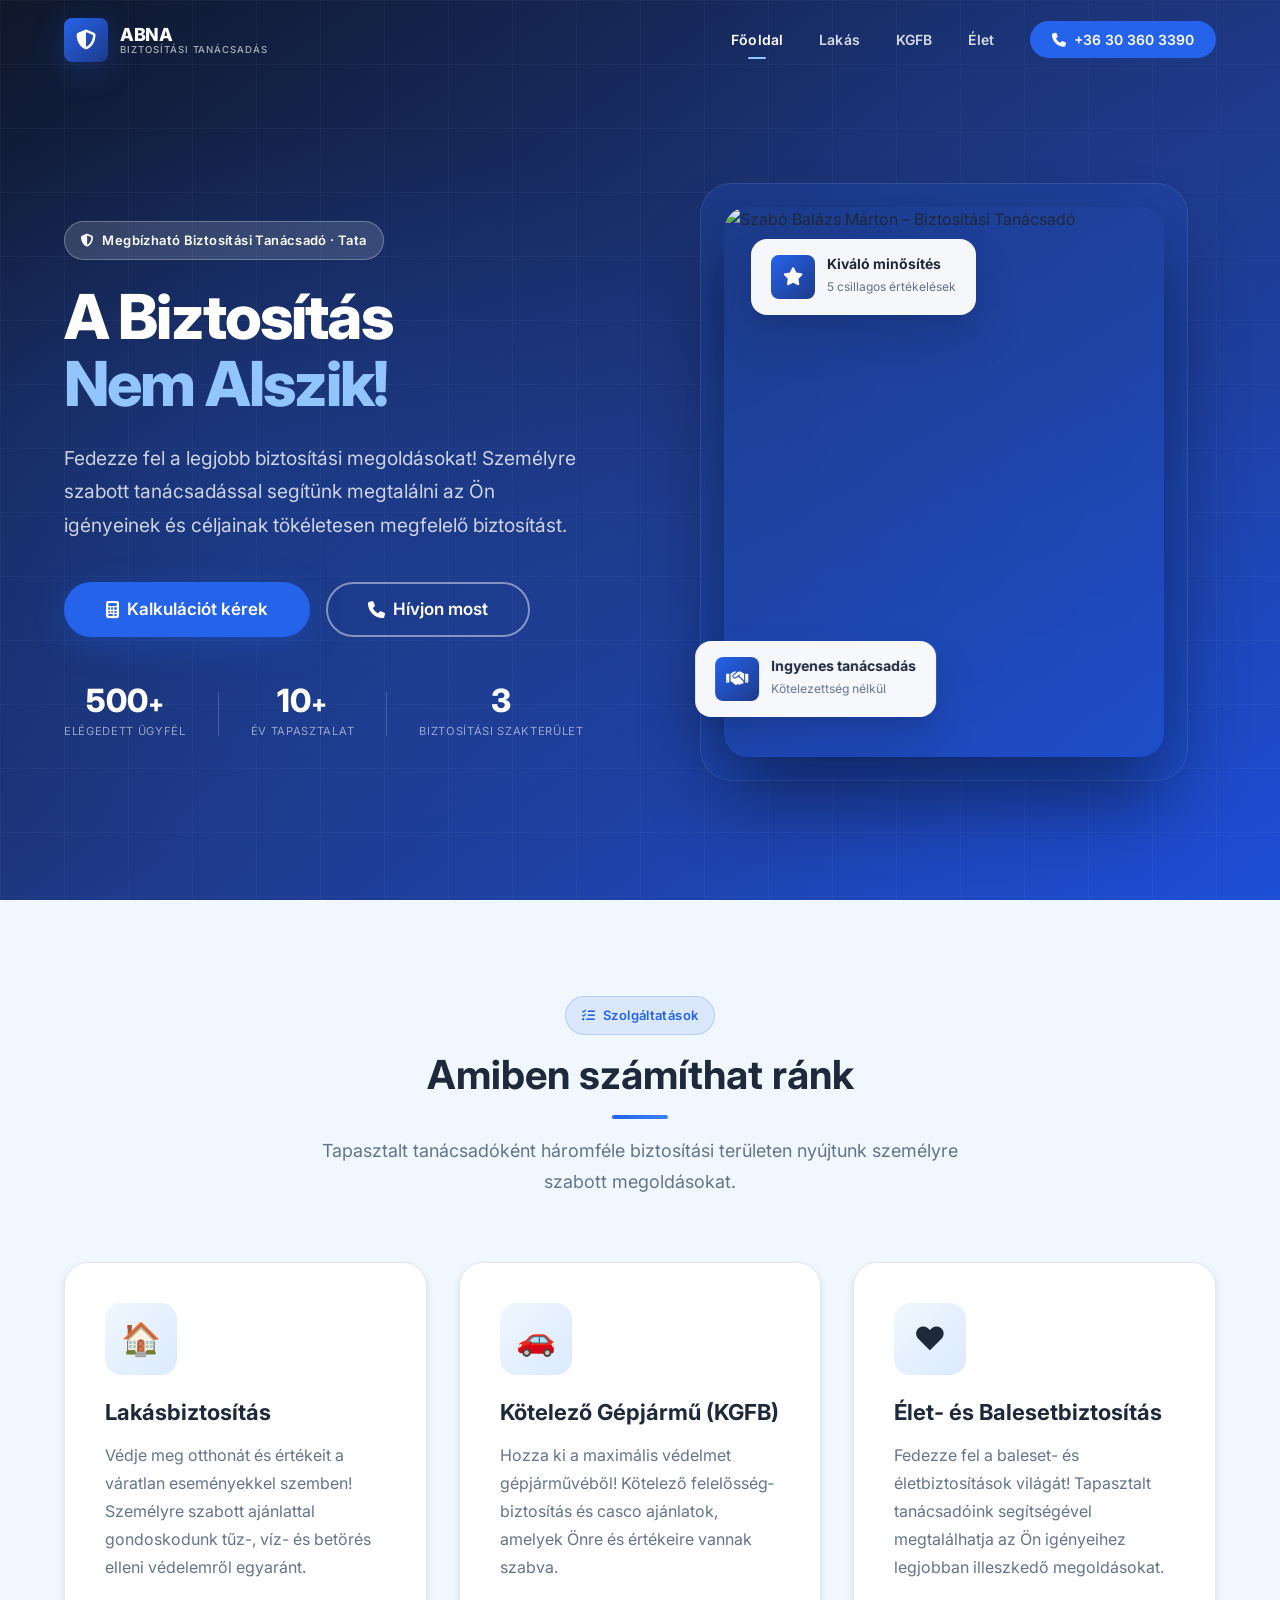
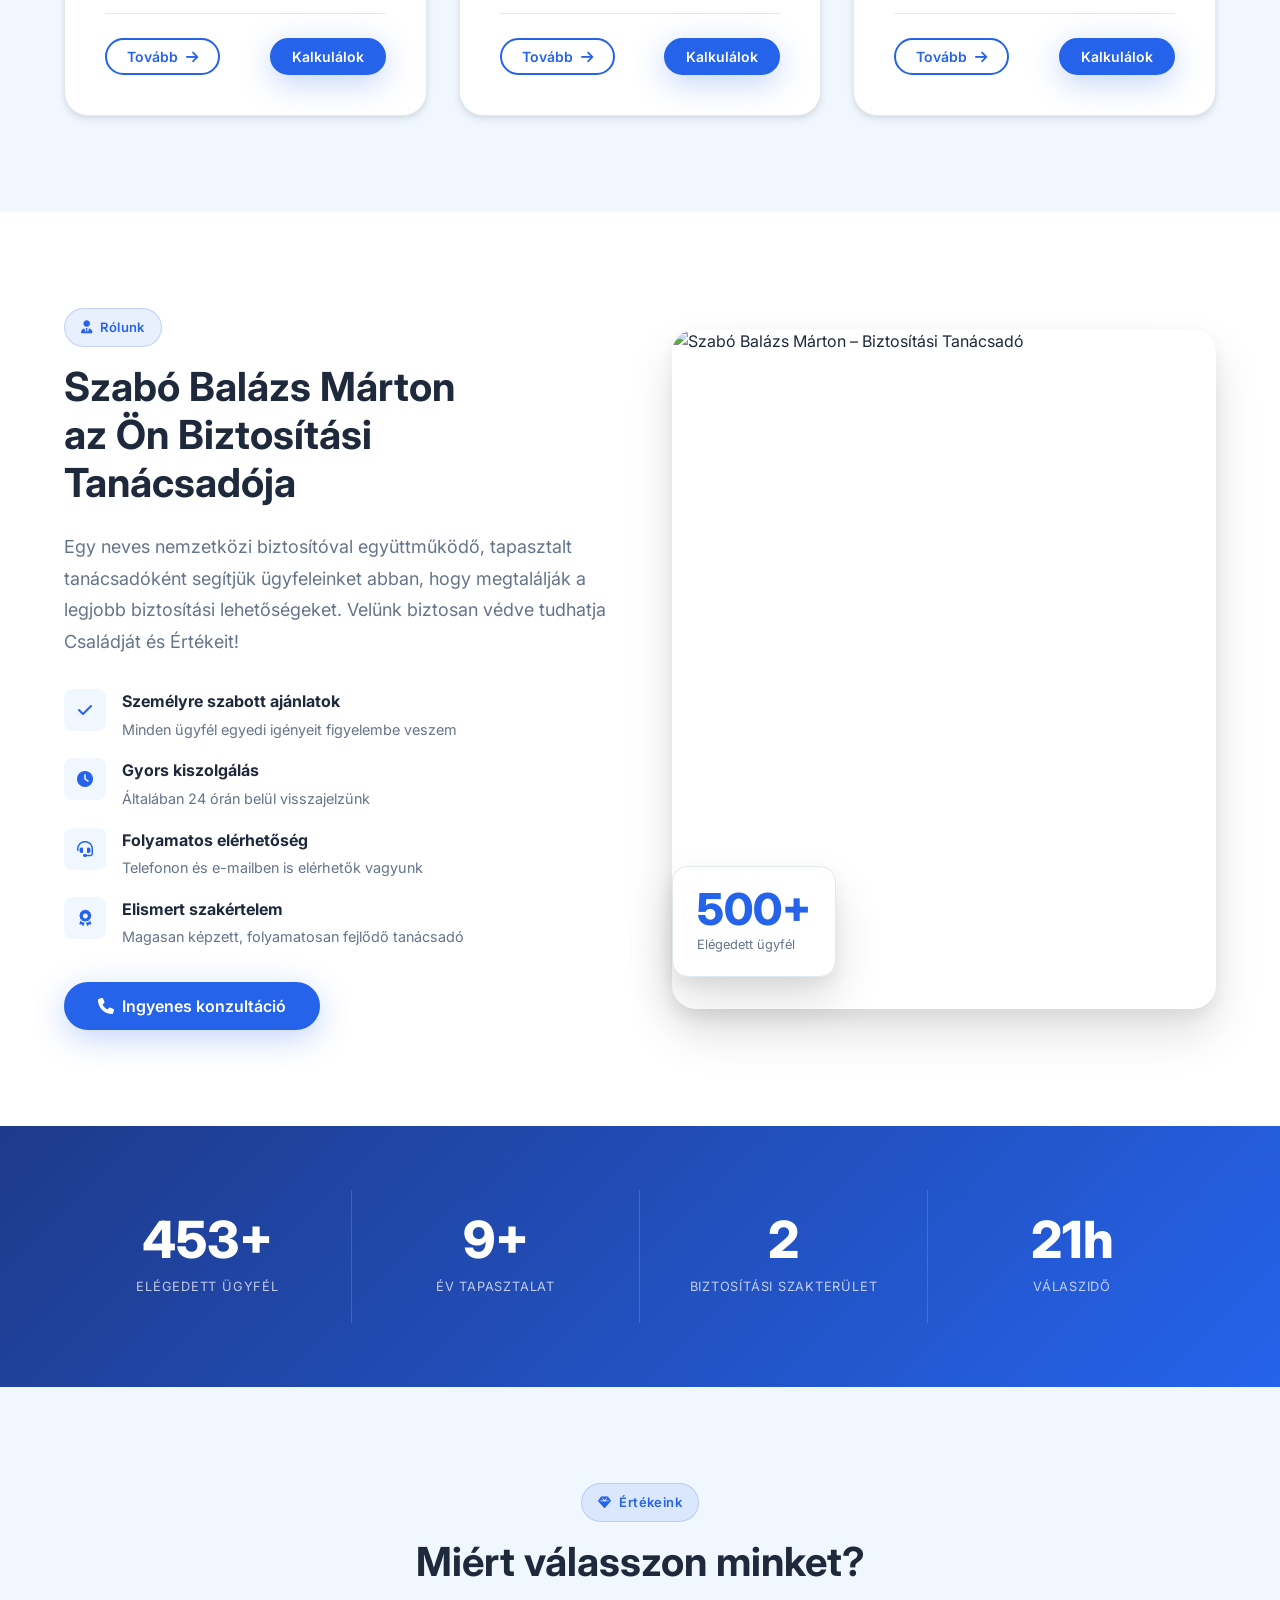
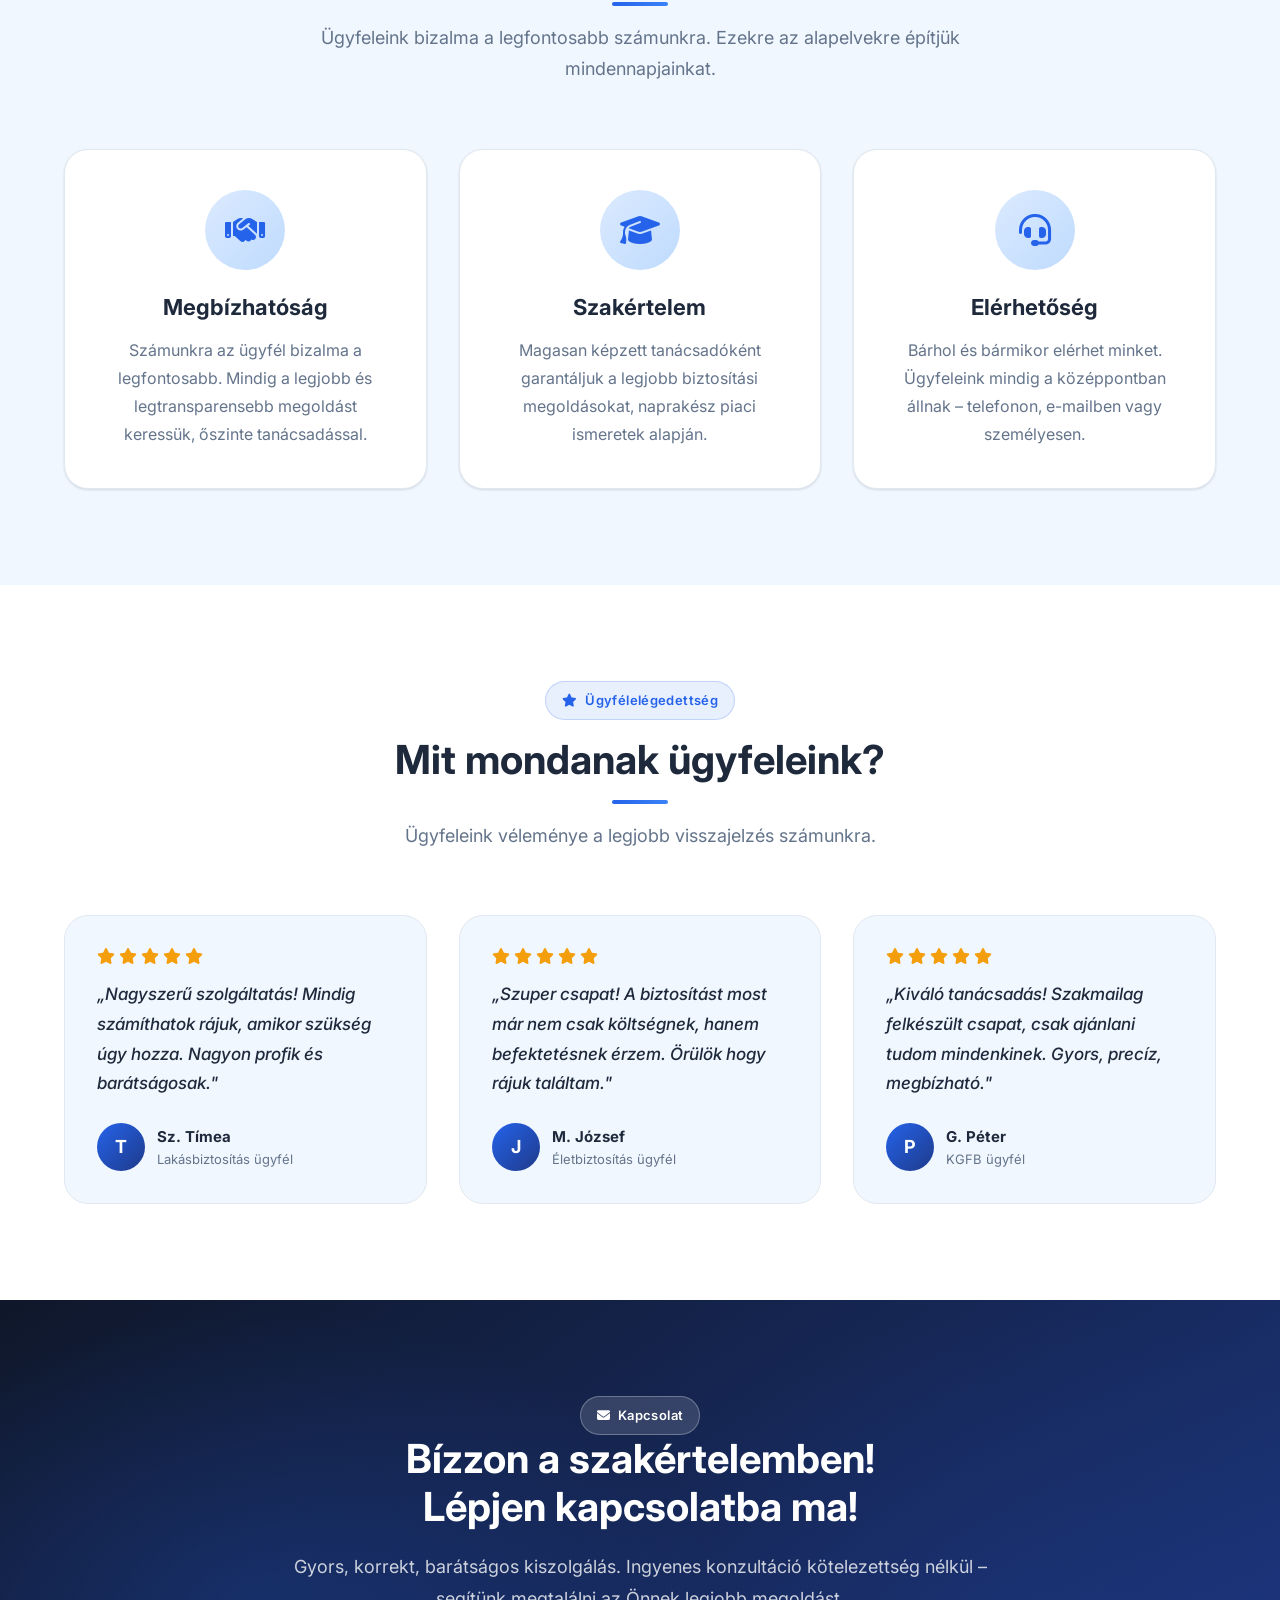
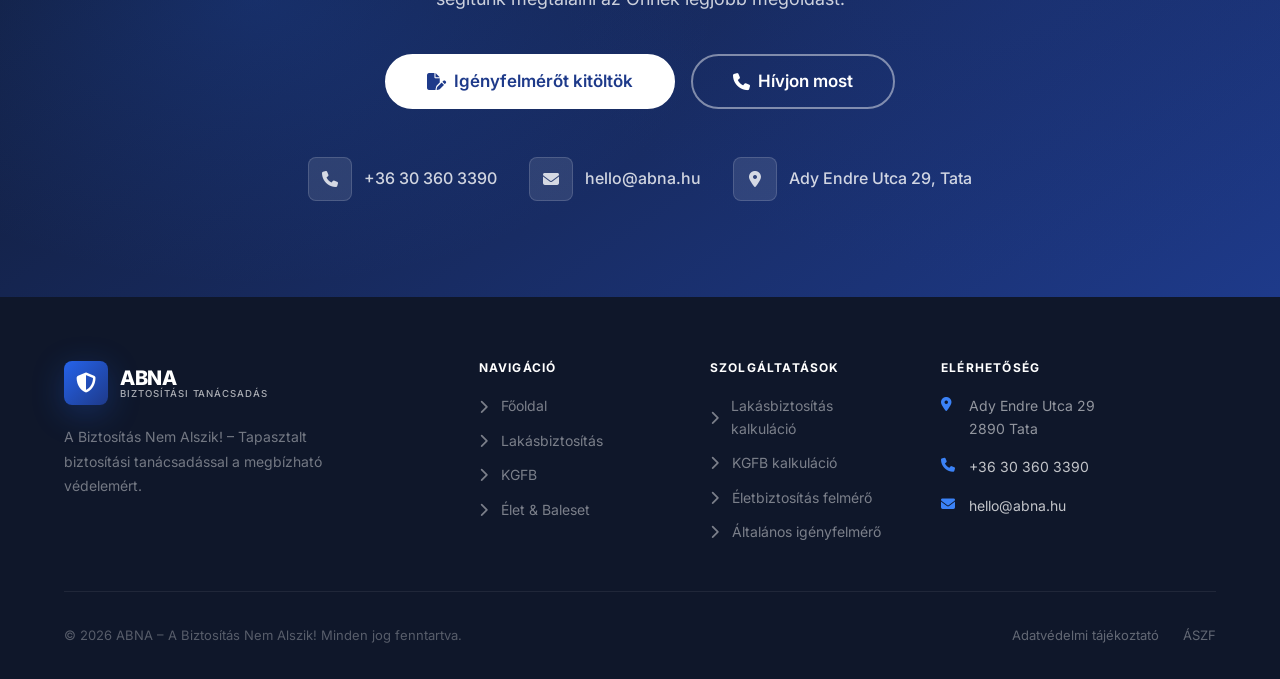
==== commit 62945d9f: "Fix typos" ====
--- a/index.html
+++ b/index.html
@@ -201,7 +201,7 @@
             </p>
             <div class="service-card-footer">
               <a href="lakas.html" class="btn btn-outline btn-sm">
-                Tudjon meg többet
+                Tovább
                 <i class="fa-solid fa-arrow-right" aria-hidden="true"></i>
               </a>
               <a href="felmero-lakas.html" class="btn btn-primary btn-sm">
@@ -220,7 +220,7 @@
             </p>
             <div class="service-card-footer">
               <a href="kgfb.html" class="btn btn-outline btn-sm">
-                Tudjon meg többet
+                Tovább
                 <i class="fa-solid fa-arrow-right" aria-hidden="true"></i>
               </a>
               <a href="felmero-kgfb.html" class="btn btn-primary btn-sm">
@@ -240,7 +240,7 @@
             </p>
             <div class="service-card-footer">
               <a href="elet.html" class="btn btn-outline btn-sm">
-                Tudjon meg többet
+                Tovább
                 <i class="fa-solid fa-arrow-right" aria-hidden="true"></i>
               </a>
               <a href="felmero-elet.html" class="btn btn-primary btn-sm">
@@ -272,7 +272,7 @@
             </h2>
             <p class="fade-up fade-up-d2">
               Egy neves nemzetközi biztosítóval együttműködő, tapasztalt tanácsadóként
-              segítem ügyfeleimet abban, hogy megtalálják a legjobb biztosítási
+              segítjük ügyfeleinket abban, hogy megtalálják a legjobb biztosítási
               lehetőségeket. Velünk biztosan védve tudhatja Családját és Értékeit!
             </p>
 
@@ -283,7 +283,7 @@
                 </div>
                 <div class="about-feat-body">
                   <strong>Személyre szabott ajánlatok</strong>
-                  <span>Minden ügyfél egyedi igényeit figyelembe vesszük</span>
+                  <span>Minden ügyfél egyedi igényeit figyelembe veszem</span>
                 </div>
               </div>
               <div class="about-feat">
@@ -301,7 +301,7 @@
                 </div>
                 <div class="about-feat-body">
                   <strong>Folyamatos elérhetőség</strong>
-                  <span>Telefonon és e-mailben is elérhető vagyok</span>
+                  <span>Telefonon és e-mailben is elérhetők vagyunk</span>
                 </div>
               </div>
               <div class="about-feat">
@@ -402,7 +402,7 @@
             </div>
             <h3>Szakértelem</h3>
             <p>
-              Magasan képzett tanácsadóként garantálom a legjobb biztosítási
+              Magasan képzett tanácsadóként garantáljuk a legjobb biztosítási
               megoldásokat, naprakész piaci ismeretek alapján.
             </p>
           </div>
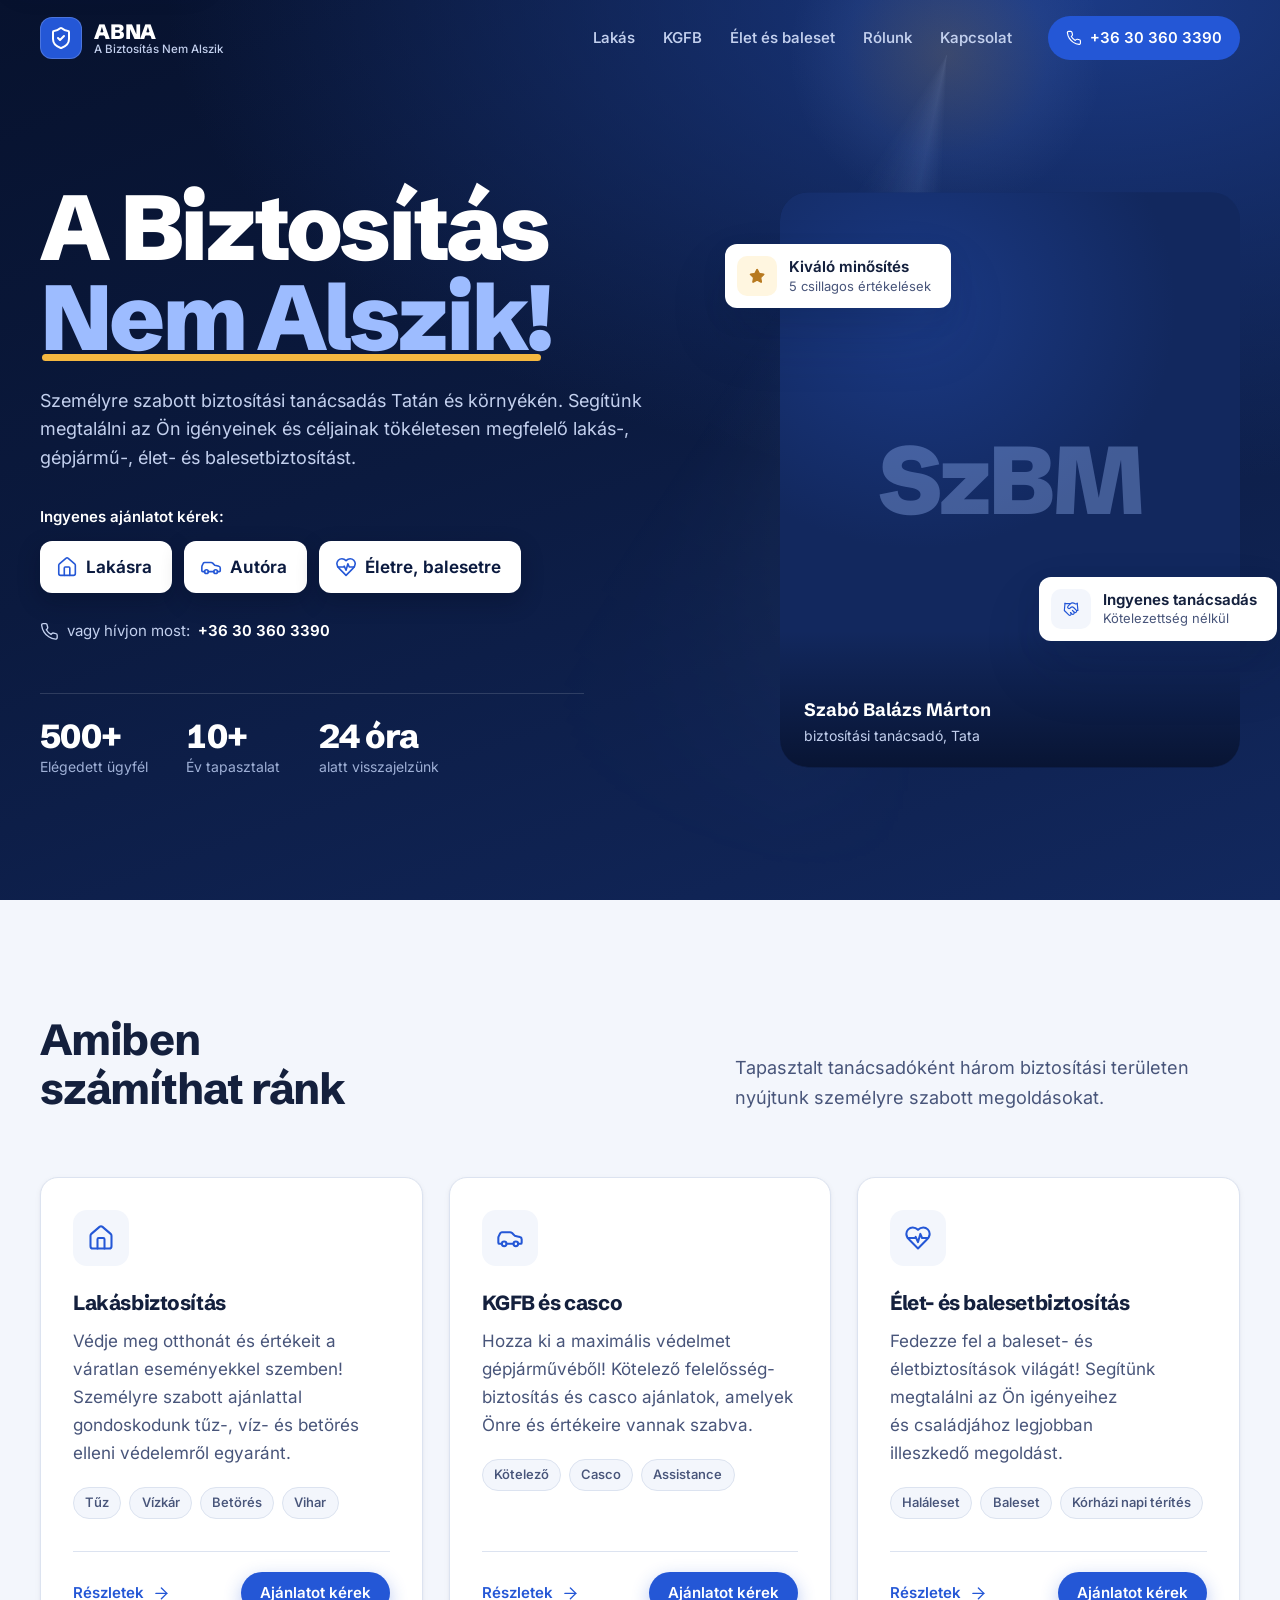
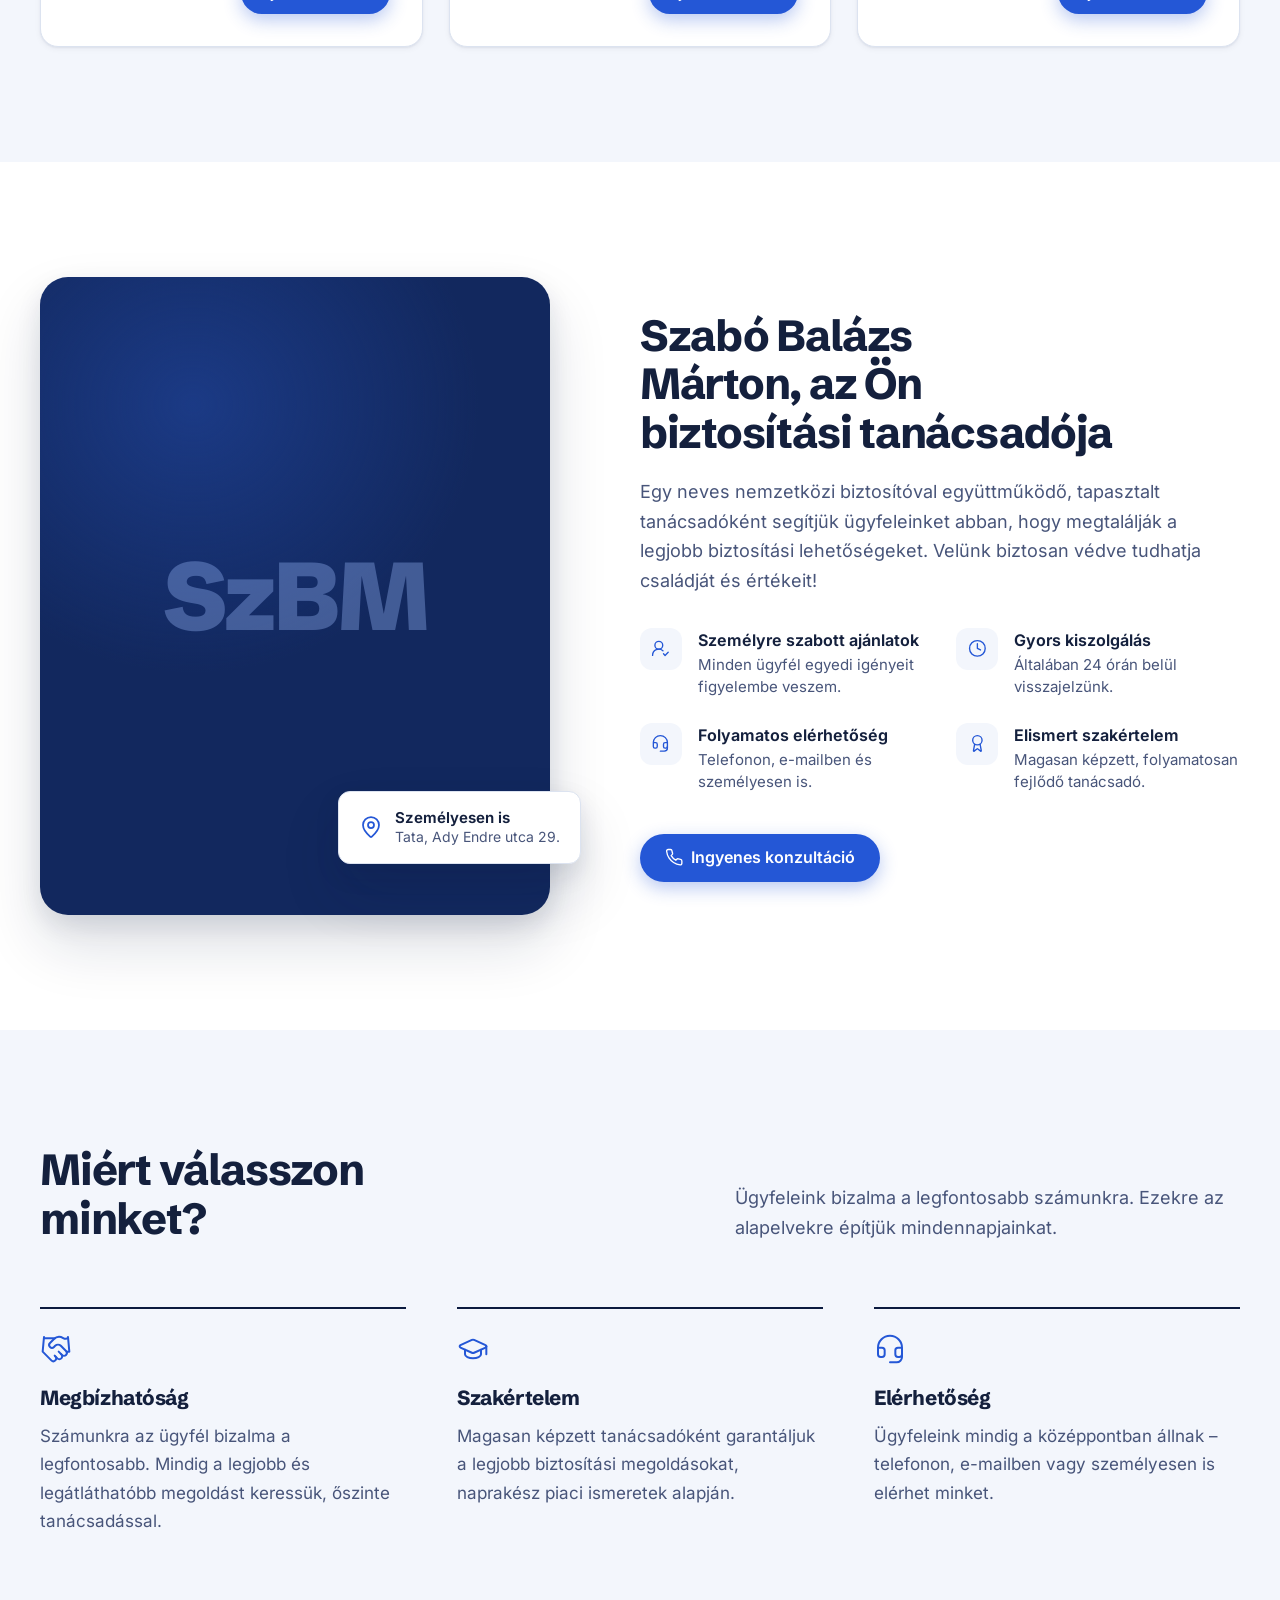
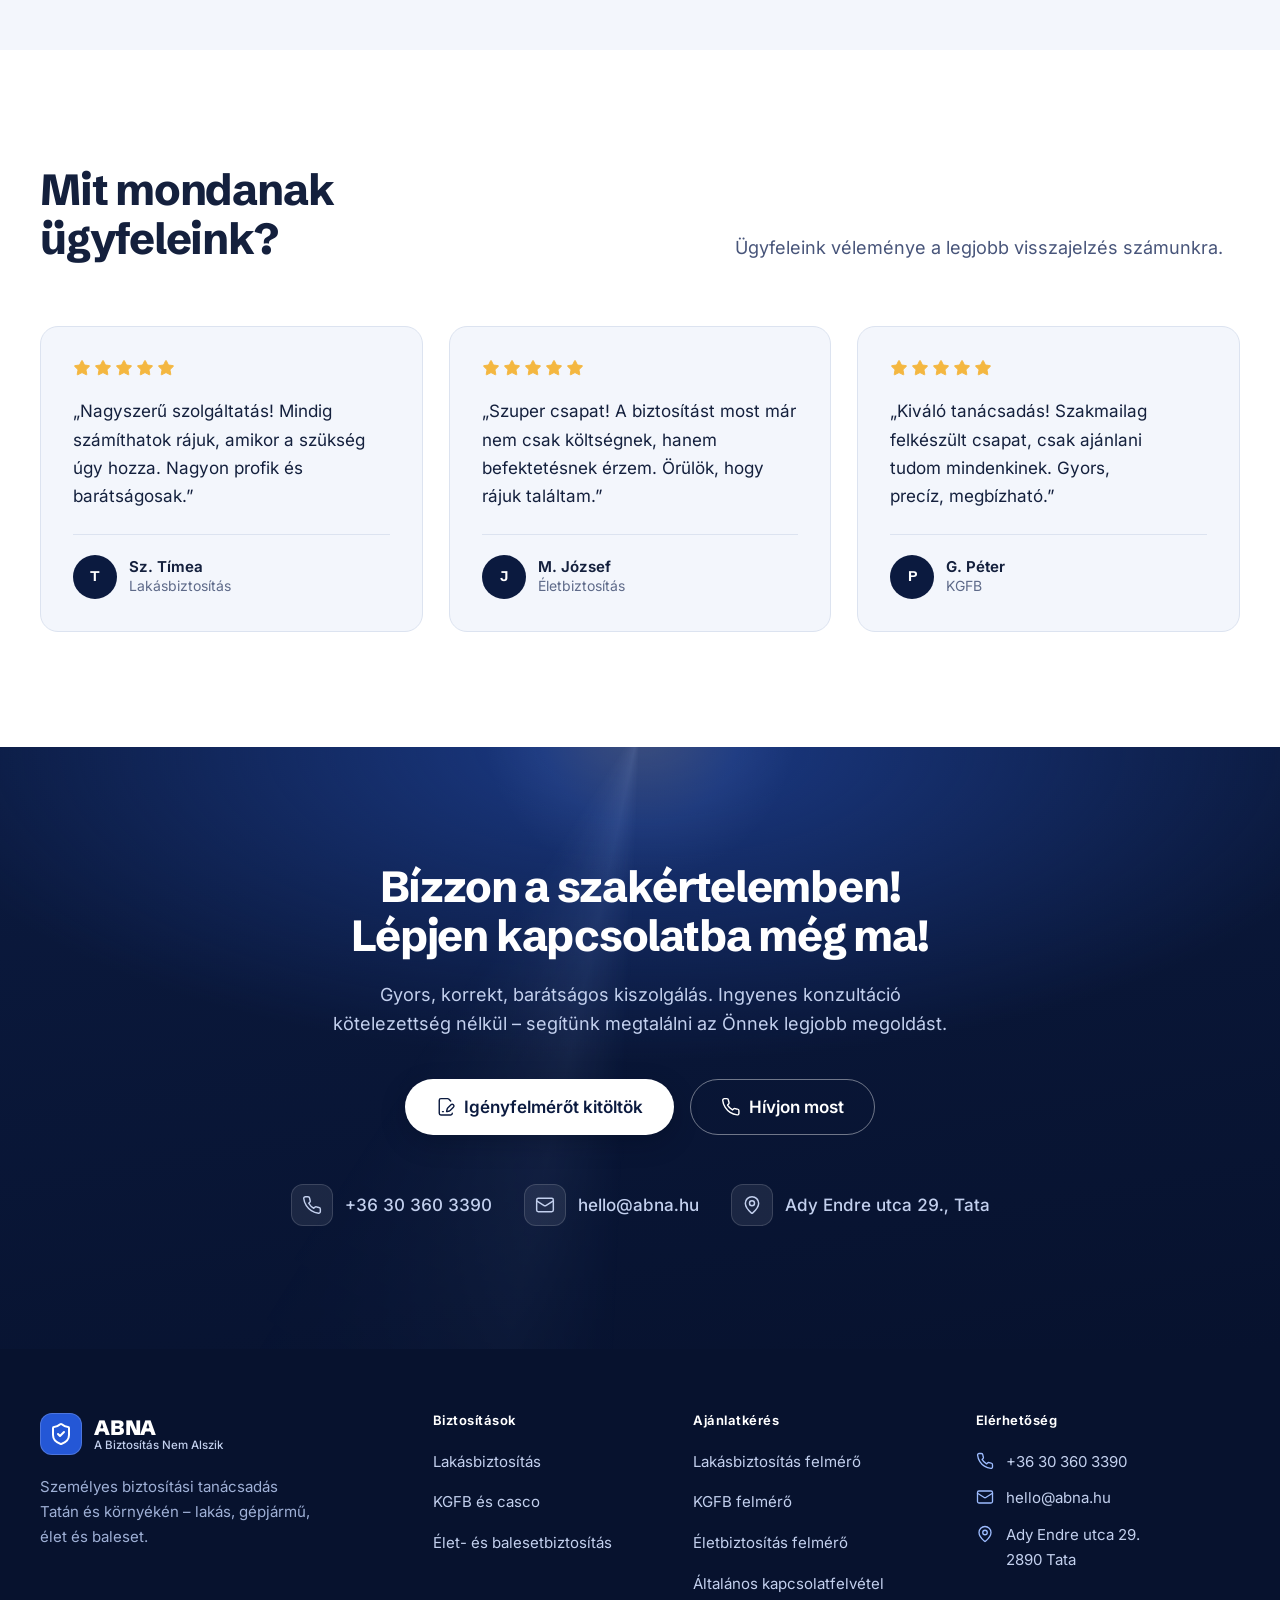
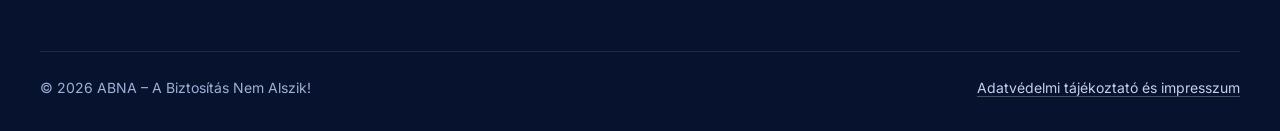
==== commit 6ccae575: "Refine and finish the ABNA site - Remove third-party dependencies: self-host Schibsted Grotesk + Int" ====
--- a/index.html
+++ b/index.html
@@ -2,250 +2,234 @@
 <html lang="hu">
 <head>
   <meta charset="UTF-8" />
-  <meta name="viewport" content="width=device-width, initial-scale=1.0" />
+  <meta name="viewport" content="width=device-width, initial-scale=1" />
   <title>A Biztosítás Nem Alszik! – Biztosítási Tanácsadás | Tata</title>
   <meta name="description" content="Személyre szabott biztosítási tanácsadás Tatán. Lakásbiztosítás, KGFB, élet- és balesetbiztosítás. Hívjon most: +36 30 360 3390" />
-  <meta name="keywords" content="biztosítás, tanácsadás, lakásbiztosítás, KGFB, életbiztosítás, Tata, Szabó Balázs Márton" />
   <link rel="canonical" href="https://abna.hu/" />
-
-  <!-- Open Graph -->
+  <meta name="theme-color" content="#0b1a3f" />
+
+  <meta property="og:type" content="website" />
+  <meta property="og:site_name" content="ABNA – A Biztosítás Nem Alszik!" />
+  <meta property="og:locale" content="hu_HU" />
+  <meta property="og:url" content="https://abna.hu/" />
   <meta property="og:title" content="A Biztosítás Nem Alszik! – Biztosítási Tanácsadás" />
   <meta property="og:description" content="Személyre szabott biztosítási tanácsadás Tatán. Lakás, KGFB, élet- és balesetbiztosítás." />
-  <meta property="og:type" content="website" />
-  <meta property="og:url" content="https://abna.hu/" />
-  <meta property="og:locale" content="hu_HU" />
-
-  <!-- Fonts -->
-  <link rel="preconnect" href="https://fonts.googleapis.com" />
-  <link rel="preconnect" href="https://fonts.gstatic.com" crossorigin />
-  <link href="https://fonts.googleapis.com/css2?family=Inter:wght@300;400;500;600;700;800&display=swap" rel="stylesheet" />
-
-  <!-- Icons -->
-  <link rel="stylesheet" href="https://cdnjs.cloudflare.com/ajax/libs/font-awesome/6.5.1/css/all.min.css" />
-
-  <!-- Stylesheet -->
+  <meta property="og:image" content="https://abna.hu/img/og-image.jpg" />
+  <meta property="og:image:width" content="1200" />
+  <meta property="og:image:height" content="630" />
+  <meta name="twitter:card" content="summary_large_image" />
+
+  <link rel="icon" href="img/favicon.svg" type="image/svg+xml" />
+  <link rel="apple-touch-icon" href="img/apple-touch-icon.png" />
+  <link rel="preload" href="fonts/schibsted-grotesk-latin.woff2" as="font" type="font/woff2" crossorigin />
+  <link rel="preload" href="fonts/inter-latin.woff2" as="font" type="font/woff2" crossorigin />
   <link rel="stylesheet" href="css/style.css" />
+  <script>document.documentElement.classList.add('js');</script>
+  <script type="application/ld+json">
+  {
+    "@context": "https://schema.org",
+    "@type": "InsuranceAgency",
+    "name": "ABNA – A Biztosítás Nem Alszik!",
+    "url": "https://abna.hu/",
+    "image": "https://abna.hu/img/og-image.jpg",
+    "telephone": "+36303603390",
+    "email": "hello@abna.hu",
+    "founder": { "@type": "Person", "name": "Szabó Balázs Márton" },
+    "address": {
+      "@type": "PostalAddress",
+      "streetAddress": "Ady Endre utca 29.",
+      "postalCode": "2890",
+      "addressLocality": "Tata",
+      "addressCountry": "HU"
+    },
+    "areaServed": "Tata és környéke"
+  }
+  </script>
 </head>
 <body>
 
-  <!-- ============================================================
-       NAVBAR
-       ============================================================ -->
-  <nav class="navbar" role="navigation" aria-label="Főnavigáció">
-    <div class="navbar-inner">
-
-      <!-- Logo -->
-      <a href="index.html" class="navbar-logo" aria-label="ABNA főoldal">
-        <div class="logo-icon" aria-hidden="true">
-          <i class="fa-solid fa-shield-halved"></i>
-        </div>
-        <div class="logo-text">
+  <a class="skip-link" href="#main-content">Ugrás a tartalomra</a>
+
+  <header class="navbar" data-navbar>
+    <nav class="navbar-inner" aria-label="Főnavigáció">
+      <a href="index.html" class="logo" aria-label="ABNA – főoldal">
+        <span class="logo-mark" aria-hidden="true"><svg class="icon" aria-hidden="true"><use href="img/icons.svg#i-shield-check"></use></svg></span>
+        <span class="logo-text">
           <span class="logo-name">ABNA</span>
-          <span class="logo-sub">Biztosítási Tanácsadás</span>
-        </div>
+          <span class="logo-sub">A Biztosítás Nem Alszik</span>
+        </span>
       </a>
 
-      <!-- Desktop menu -->
-      <ul class="navbar-menu" role="list">
-        <li><a href="index.html"  class="navbar-link active">Főoldal</a></li>
-        <li><a href="lakas.html"  class="navbar-link">Lakás</a></li>
-        <li><a href="kgfb.html"   class="navbar-link">KGFB</a></li>
-        <li><a href="elet.html"   class="navbar-link">Élet</a></li>
-        <li><a href="tel:+36303603390" class="navbar-cta">
-          <i class="fa-solid fa-phone" aria-hidden="true"></i>&nbsp; +36 30 360 3390
-        </a></li>
+      <ul class="nav-links">
+          <li><a href="lakas.html" class="nav-link">Lakás</a></li>
+          <li><a href="kgfb.html" class="nav-link">KGFB</a></li>
+          <li><a href="elet.html" class="nav-link">Élet és baleset</a></li>
+          <li><a href="index.html#rolunk" class="nav-link">Rólunk</a></li>
+          <li><a href="felmero.html" class="nav-link">Kapcsolat</a></li>
       </ul>
 
-      <!-- Mobile toggle -->
-      <button class="navbar-toggle" aria-label="Menü megnyitása" aria-expanded="false">
-        <span></span><span></span><span></span>
+      <a href="tel:+36303603390" class="nav-cta"><svg class="icon" aria-hidden="true"><use href="img/icons.svg#i-phone"></use></svg><span>+36 30 360 3390</span></a>
+
+      <button class="nav-toggle" type="button" aria-expanded="false" aria-controls="mobile-menu" aria-label="Menü megnyitása">
+        <span class="nav-toggle-bar"></span><span class="nav-toggle-bar"></span>
       </button>
+    </nav>
+
+    <div class="mobile-menu" id="mobile-menu" hidden>
+      <a href="lakas.html" class="mobile-link"><svg class="icon" aria-hidden="true"><use href="img/icons.svg#i-house"></use></svg><span>Lakásbiztosítás</span></a>
+      <a href="kgfb.html" class="mobile-link"><svg class="icon" aria-hidden="true"><use href="img/icons.svg#i-car"></use></svg><span>KGFB és casco</span></a>
+      <a href="elet.html" class="mobile-link"><svg class="icon" aria-hidden="true"><use href="img/icons.svg#i-heart-pulse"></use></svg><span>Élet- és balesetbiztosítás</span></a>
+      <a href="index.html#rolunk" class="mobile-link"><svg class="icon" aria-hidden="true"><use href="img/icons.svg#i-user"></use></svg><span>Rólunk</span></a>
+      <a href="felmero.html" class="mobile-link"><svg class="icon" aria-hidden="true"><use href="img/icons.svg#i-mail"></use></svg><span>Kapcsolat és ajánlatkérés</span></a>
+      <a href="tel:+36303603390" class="btn btn-primary btn-block"><svg class="icon" aria-hidden="true"><use href="img/icons.svg#i-phone"></use></svg>Hívás: +36 30 360 3390</a>
     </div>
-  </nav>
-
-  <!-- Mobile menu -->
-  <div class="navbar-mobile" role="dialog" aria-label="Mobil navigáció">
-    <a href="index.html"  class="navbar-mobile-link active"><i class="fa-solid fa-house"></i>Főoldal</a>
-    <a href="lakas.html"  class="navbar-mobile-link"><i class="fa-solid fa-building"></i>Lakásbiztosítás</a>
-    <a href="kgfb.html"   class="navbar-mobile-link"><i class="fa-solid fa-car"></i>KGFB</a>
-    <a href="elet.html"   class="navbar-mobile-link"><i class="fa-solid fa-heart-pulse"></i>Élet- és Balesetbiztosítás</a>
-    <a href="tel:+36303603390" class="navbar-cta">
-      <i class="fa-solid fa-phone"></i>&nbsp; +36 30 360 3390
-    </a>
-  </div>
-
+  </header>
 
   <main id="main-content">
 
-    <!-- ============================================================
-         HERO
-         ============================================================ -->
-    <section class="hero" aria-label="Bemutatkozás">
-      <div class="hero-inner container">
-
-        <!-- Left: content -->
+    <!-- HERO -->
+    <section class="hero" aria-labelledby="hero-title">
+      <div class="hero-beam" aria-hidden="true"></div>
+      <div class="container hero-inner">
+
         <div class="hero-content">
-          <div class="hero-badge">
-            <span class="badge badge-white">
-              <i class="fa-solid fa-shield-halved" aria-hidden="true"></i>
-              Megbízható Biztosítási Tanácsadó · Tata
-            </span>
-          </div>
-
-          <h1 class="hero-title">
-            A Biztosítás<br>
-            <span class="highlight">Nem Alszik!</span>
+          <h1 class="hero-title" id="hero-title">
+            <span class="line"><span>A Biztosítás</span></span>
+            <span class="line"><span class="highlight">Nem Alszik!</span></span>
           </h1>
 
           <p class="hero-lead">
-            Fedezze fel a legjobb biztosítási megoldásokat! Személyre szabott
-            tanácsadással segítünk megtalálni az Ön igényeinek és céljainak
-            tökéletesen megfelelő biztosítást.
+            Személyre szabott biztosítási tanácsadás Tatán és környékén.
+            Segítünk megtalálni az Ön igényeinek és céljainak tökéletesen
+            megfelelő lakás-, gépjármű-, élet- és balesetbiztosítást.
           </p>
 
-          <div class="hero-actions">
-            <a href="lakas.html" class="btn btn-primary btn-lg">
-              <i class="fa-solid fa-calculator" aria-hidden="true"></i>
-              Kalkulációt kérek
+          <div class="hero-quote" role="group" aria-labelledby="hero-quote-label">
+            <p class="hero-quote-label" id="hero-quote-label">Ingyenes ajánlatot kérek:</p>
+            <div class="hero-quote-options">
+              <a href="felmero-lakas.html" class="quote-chip">
+                <svg class="icon" aria-hidden="true"><use href="img/icons.svg#i-house"></use></svg>
+                Lakásra
+              </a>
+              <a href="felmero-kgfb.html" class="quote-chip">
+                <svg class="icon" aria-hidden="true"><use href="img/icons.svg#i-car"></use></svg>
+                Autóra
+              </a>
+              <a href="felmero-elet.html" class="quote-chip">
+                <svg class="icon" aria-hidden="true"><use href="img/icons.svg#i-heart-pulse"></use></svg>
+                Életre, balesetre
+              </a>
+            </div>
+            <a href="tel:+36303603390" class="hero-call">
+              <svg class="icon" aria-hidden="true"><use href="img/icons.svg#i-phone"></use></svg>
+              vagy hívjon most: <strong>+36 30 360 3390</strong>
             </a>
-            <a href="tel:+36303603390" class="btn btn-secondary btn-lg">
-              <i class="fa-solid fa-phone" aria-hidden="true"></i>
-              Hívjon most
-            </a>
-          </div>
-
-          <!-- Trust indicators -->
-          <div class="hero-trust">
-            <div class="hero-trust-item">
-              <span class="hero-trust-num">500<span style="font-size:1.5rem">+</span></span>
-              <span class="hero-trust-lbl">Elégedett ügyfél</span>
-            </div>
-            <div class="hero-trust-sep" aria-hidden="true"></div>
-            <div class="hero-trust-item">
-              <span class="hero-trust-num">10<span style="font-size:1.5rem">+</span></span>
-              <span class="hero-trust-lbl">Év tapasztalat</span>
-            </div>
-            <div class="hero-trust-sep" aria-hidden="true"></div>
-            <div class="hero-trust-item">
-              <span class="hero-trust-num">3</span>
-              <span class="hero-trust-lbl">Biztosítási szakterület</span>
-            </div>
-          </div>
-        </div>
-
-        <!-- Right: photo + floating cards -->
-        <div class="hero-visual" aria-hidden="true">
-          <div class="hero-img-wrap">
-            <div class="hero-img-glow"></div>
+          </div>
+
+          <dl class="hero-facts">
+            <div class="hero-fact">
+              <dt>Elégedett ügyfél</dt>
+              <dd><span data-count="500">500</span>+</dd>
+            </div>
+            <div class="hero-fact">
+              <dt>Év tapasztalat</dt>
+              <dd><span data-count="10">10</span>+</dd>
+            </div>
+            <div class="hero-fact">
+              <dt>alatt visszajelzünk</dt>
+              <dd><span data-count="24">24</span>&nbsp;óra</dd>
+            </div>
+          </dl>
+        </div>
+
+        <div class="hero-visual">
+          <figure class="portrait hero-portrait">
             <img
-              src="https://abna.hu/images/976/22377047/ujkep-4770-QtgUtiBm4KMAwpKV63KZzQ.jpg"
-              alt="Szabó Balázs Márton – Biztosítási Tanácsadó"
-              class="hero-img"
-              loading="eager"
+              src="img/szabo-balazs-marton.jpg"
+              data-fallback="https://abna.hu/images/976/22377047/ujkep-4770-QtgUtiBm4KMAwpKV63KZzQ.jpg"
+              onerror="this.onerror=function(){this.parentNode.classList.add('is-missing')};this.src=this.dataset.fallback"
+              alt="Szabó Balázs Márton biztosítási tanácsadó portréja"
+              width="880" height="1100"
+              fetchpriority="high"
             />
-
-            <!-- Floating card – top right -->
-            <div class="hero-float hero-float-tl">
-              <div class="hero-float-icon">
-                <i class="fa-solid fa-star"></i>
-              </div>
-              <div class="hero-float-text">
-                <strong>Kiváló minősítés</strong>
-                <span>5 csillagos értékelések</span>
-              </div>
-            </div>
-
-            <!-- Floating card – bottom left -->
-            <div class="hero-float hero-float-bl">
-              <div class="hero-float-icon">
-                <i class="fa-solid fa-handshake"></i>
-              </div>
-              <div class="hero-float-text">
-                <strong>Ingyenes tanácsadás</strong>
-                <span>Kötelezettség nélkül</span>
-              </div>
-            </div>
-          </div>
-        </div>
-
-      </div>
-    </section>
-
-
-    <!-- ============================================================
-         SERVICES
-         ============================================================ -->
+            <span class="portrait-fallback" aria-hidden="true">SzBM</span>
+            <figcaption class="portrait-caption">
+              <strong>Szabó Balázs Márton</strong>
+              <span>biztosítási tanácsadó, Tata</span>
+            </figcaption>
+          </figure>
+
+          <div class="hero-note hero-note-top" aria-hidden="true">
+            <span class="hero-note-icon"><svg class="icon"><use href="img/icons.svg#i-star"></use></svg></span>
+            <span><strong>Kiváló minősítés</strong>5 csillagos értékelések</span>
+          </div>
+          <div class="hero-note hero-note-bottom" aria-hidden="true">
+            <span class="hero-note-icon"><svg class="icon"><use href="img/icons.svg#i-handshake"></use></svg></span>
+            <span><strong>Ingyenes tanácsadás</strong>Kötelezettség nélkül</span>
+          </div>
+        </div>
+
+      </div>
+    </section>
+
+
+    <!-- SERVICES -->
     <section class="section section-alt" id="szolgaltatasok" aria-labelledby="services-heading">
       <div class="container">
 
-        <div class="section-header fade-up">
-          <span class="badge badge-blue">
-            <i class="fa-solid fa-list-check" aria-hidden="true"></i>
-            Szolgáltatások
-          </span>
+        <header class="section-header reveal">
           <h2 id="services-heading">Amiben számíthat ránk</h2>
-          <div class="divider" aria-hidden="true"></div>
-          <p>Tapasztalt tanácsadóként háromféle biztosítási területen nyújtunk személyre szabott megoldásokat.</p>
-        </div>
+          <p>Tapasztalt tanácsadóként három biztosítási területen nyújtunk személyre szabott megoldásokat.</p>
+        </header>
 
         <div class="services-grid">
 
-          <!-- Lakás -->
-          <article class="service-card fade-up fade-up-d1">
-            <div class="service-icon" aria-hidden="true">🏠</div>
-            <h3>Lakásbiztosítás</h3>
+          <article class="service-card reveal" style="--d:0">
+            <div class="service-icon" aria-hidden="true"><svg class="icon"><use href="img/icons.svg#i-house"></use></svg></div>
+            <h3><a href="lakas.html" class="service-link">Lakásbiztosítás</a></h3>
             <p>
               Védje meg otthonát és értékeit a váratlan eseményekkel szemben!
               Személyre szabott ajánlattal gondoskodunk tűz-, víz- és betörés elleni
               védelemről egyaránt.
             </p>
+            <ul class="service-tags" aria-label="Főbb fedezetek">
+              <li>Tűz</li><li>Vízkár</li><li>Betörés</li><li>Vihar</li>
+            </ul>
             <div class="service-card-footer">
-              <a href="lakas.html" class="btn btn-outline btn-sm">
-                Tovább
-                <i class="fa-solid fa-arrow-right" aria-hidden="true"></i>
-              </a>
-              <a href="felmero-lakas.html" class="btn btn-primary btn-sm">
-                Kalkulálok
-              </a>
+              <span class="service-more">Részletek <svg class="icon" aria-hidden="true"><use href="img/icons.svg#i-arrow-right"></use></svg></span>
+              <a href="felmero-lakas.html" class="btn btn-primary btn-sm">Ajánlatot kérek</a>
             </div>
           </article>
 
-          <!-- KGFB -->
-          <article class="service-card fade-up fade-up-d2">
-            <div class="service-icon" aria-hidden="true">🚗</div>
-            <h3>Kötelező Gépjármű (KGFB)</h3>
-            <p>
-              Hozza ki a maximális védelmet gépjárművéből! Kötelező felelős­ség­biztosítás
+          <article class="service-card reveal" style="--d:1">
+            <div class="service-icon" aria-hidden="true"><svg class="icon"><use href="img/icons.svg#i-car"></use></svg></div>
+            <h3><a href="kgfb.html" class="service-link">KGFB és casco</a></h3>
+            <p>
+              Hozza ki a maximális védelmet gépjárművéből! Kötelező felelősség&shy;biztosítás
               és casco ajánlatok, amelyek Önre és értékeire vannak szabva.
             </p>
+            <ul class="service-tags" aria-label="Főbb fedezetek">
+              <li>Kötelező</li><li>Casco</li><li>Assistance</li>
+            </ul>
             <div class="service-card-footer">
-              <a href="kgfb.html" class="btn btn-outline btn-sm">
-                Tovább
-                <i class="fa-solid fa-arrow-right" aria-hidden="true"></i>
-              </a>
-              <a href="felmero-kgfb.html" class="btn btn-primary btn-sm">
-                Kalkulálok
-              </a>
+              <span class="service-more">Részletek <svg class="icon" aria-hidden="true"><use href="img/icons.svg#i-arrow-right"></use></svg></span>
+              <a href="felmero-kgfb.html" class="btn btn-primary btn-sm">Ajánlatot kérek</a>
             </div>
           </article>
 
-          <!-- Élet -->
-          <article class="service-card fade-up fade-up-d3">
-            <div class="service-icon" aria-hidden="true">❤️</div>
-            <h3>Élet- és Balesetbiztosítás</h3>
-            <p>
-              Fedezze fel a baleset- és életbiztosítások világát! Tapasztalt
-              tanácsadóink segítségével megtalálhatja az Ön igényeihez legjobban
-              illeszkedő megoldásokat.
-            </p>
+          <article class="service-card reveal" style="--d:2">
+            <div class="service-icon" aria-hidden="true"><svg class="icon"><use href="img/icons.svg#i-heart-pulse"></use></svg></div>
+            <h3><a href="elet.html" class="service-link">Élet- és balesetbiztosítás</a></h3>
+            <p>
+              Fedezze fel a baleset- és életbiztosítások világát! Segítünk megtalálni
+              az Ön igényeihez és családjához legjobban illeszkedő megoldást.
+            </p>
+            <ul class="service-tags" aria-label="Főbb fedezetek">
+              <li>Haláleset</li><li>Baleset</li><li>Kórházi napi térítés</li>
+            </ul>
             <div class="service-card-footer">
-              <a href="elet.html" class="btn btn-outline btn-sm">
-                Tovább
-                <i class="fa-solid fa-arrow-right" aria-hidden="true"></i>
-              </a>
-              <a href="felmero-elet.html" class="btn btn-primary btn-sm">
-                Kalkulálok
-              </a>
+              <span class="service-more">Részletek <svg class="icon" aria-hidden="true"><use href="img/icons.svg#i-arrow-right"></use></svg></span>
+              <a href="felmero-elet.html" class="btn btn-primary btn-sm">Ajánlatot kérek</a>
             </div>
           </article>
 
@@ -254,401 +238,245 @@
     </section>
 
 
-    <!-- ============================================================
-         ABOUT
-         ============================================================ -->
-    <section class="section section-white" id="rolunk" aria-labelledby="about-heading">
-      <div class="container">
-        <div class="about-inner">
-
-          <!-- Content -->
-          <div class="about-content">
-            <span class="badge badge-blue fade-up">
-              <i class="fa-solid fa-user-tie" aria-hidden="true"></i>
-              Rólunk
-            </span>
-            <h2 id="about-heading" class="fade-up fade-up-d1">
-              Szabó Balázs Márton<br>az Ön Biztosítási Tanácsadója
-            </h2>
-            <p class="fade-up fade-up-d2">
-              Egy neves nemzetközi biztosítóval együttműködő, tapasztalt tanácsadóként
-              segítjük ügyfeleinket abban, hogy megtalálják a legjobb biztosítási
-              lehetőségeket. Velünk biztosan védve tudhatja Családját és Értékeit!
-            </p>
-
-            <div class="about-features fade-up fade-up-d3">
-              <div class="about-feat">
-                <div class="about-feat-icon" aria-hidden="true">
-                  <i class="fa-solid fa-check"></i>
-                </div>
-                <div class="about-feat-body">
-                  <strong>Személyre szabott ajánlatok</strong>
-                  <span>Minden ügyfél egyedi igényeit figyelembe veszem</span>
-                </div>
-              </div>
-              <div class="about-feat">
-                <div class="about-feat-icon" aria-hidden="true">
-                  <i class="fa-solid fa-clock"></i>
-                </div>
-                <div class="about-feat-body">
-                  <strong>Gyors kiszolgálás</strong>
-                  <span>Általában 24 órán belül visszajelzünk</span>
-                </div>
-              </div>
-              <div class="about-feat">
-                <div class="about-feat-icon" aria-hidden="true">
-                  <i class="fa-solid fa-headset"></i>
-                </div>
-                <div class="about-feat-body">
-                  <strong>Folyamatos elérhetőség</strong>
-                  <span>Telefonon és e-mailben is elérhetők vagyunk</span>
-                </div>
-              </div>
-              <div class="about-feat">
-                <div class="about-feat-icon" aria-hidden="true">
-                  <i class="fa-solid fa-award"></i>
-                </div>
-                <div class="about-feat-body">
-                  <strong>Elismert szakértelem</strong>
-                  <span>Magasan képzett, folyamatosan fejlődő tanácsadó</span>
-                </div>
-              </div>
-            </div>
-
-            <a href="tel:+36303603390" class="btn btn-primary fade-up fade-up-d4">
-              <i class="fa-solid fa-phone" aria-hidden="true"></i>
-              Ingyenes konzultáció
-            </a>
-          </div>
-
-          <!-- Photo -->
-          <div class="about-visual fade-up fade-up-d2" aria-hidden="true">
+    <!-- ABOUT -->
+    <section class="section" id="rolunk" aria-labelledby="about-heading">
+      <div class="container about-inner">
+
+        <div class="about-visual reveal">
+          <figure class="portrait about-portrait">
             <img
-              src="https://abna.hu/images/976/22377047/ujkep-4770-QtgUtiBm4KMAwpKV63KZzQ.jpg"
-              alt="Szabó Balázs Márton – Biztosítási Tanácsadó"
-              class="about-photo"
+              src="img/szabo-balazs-marton.jpg"
+              data-fallback="https://abna.hu/images/976/22377047/ujkep-4770-QtgUtiBm4KMAwpKV63KZzQ.jpg"
+              onerror="this.onerror=function(){this.parentNode.classList.add('is-missing')};this.src=this.dataset.fallback"
+              alt=""
+              width="880" height="1100"
               loading="lazy"
             />
-            <div class="about-float-badge">
-              <span class="num">500+</span>
-              <span class="lbl">Elégedett ügyfél</span>
-            </div>
-          </div>
-
-        </div>
-      </div>
-    </section>
-
-
-    <!-- ============================================================
-         STATS
-         ============================================================ -->
-    <section class="stats" aria-label="Statisztikák">
-      <div class="container">
-        <div class="stats-grid">
-          <div class="stat-item fade-up">
-            <span class="stat-num" data-target="500" data-suffix="+">0+</span>
-            <span class="stat-lbl">Elégedett ügyfél</span>
-          </div>
-          <div class="stat-item fade-up fade-up-d1">
-            <span class="stat-num" data-target="10" data-suffix="+">0+</span>
-            <span class="stat-lbl">Év tapasztalat</span>
-          </div>
-          <div class="stat-item fade-up fade-up-d2">
-            <span class="stat-num" data-target="3" data-suffix="">0</span>
-            <span class="stat-lbl">Biztosítási szakterület</span>
-          </div>
-          <div class="stat-item fade-up fade-up-d3">
-            <span class="stat-num" data-target="24" data-suffix="h">0h</span>
-            <span class="stat-lbl">Válaszidő</span>
-          </div>
-        </div>
-      </div>
-    </section>
-
-
-    <!-- ============================================================
-         VALUES
-         ============================================================ -->
+            <span class="portrait-fallback" aria-hidden="true">SzBM</span>
+          </figure>
+          <a class="about-place" href="https://www.google.com/maps/search/?api=1&amp;query=Tata%2C+Ady+Endre+utca+29" target="_blank" rel="noopener">
+            <svg class="icon" aria-hidden="true"><use href="img/icons.svg#i-map-pin"></use></svg>
+            <span><strong>Személyesen is</strong>Tata, Ady Endre utca 29.</span>
+          </a>
+        </div>
+
+        <div class="about-content">
+          <h2 id="about-heading" class="reveal">
+            Szabó Balázs Márton, az Ön biztosítási tanácsadója
+          </h2>
+          <p class="about-lead reveal">
+            Egy neves nemzetközi biztosítóval együttműködő, tapasztalt tanácsadóként
+            segítjük ügyfeleinket abban, hogy megtalálják a legjobb biztosítási
+            lehetőségeket. Velünk biztosan védve tudhatja családját és értékeit!
+          </p>
+
+          <ul class="about-features">
+            <li class="about-feat reveal" style="--d:0">
+              <span class="about-feat-icon" aria-hidden="true"><svg class="icon"><use href="img/icons.svg#i-user-round-check"></use></svg></span>
+              <span><strong>Személyre szabott ajánlatok</strong>Minden ügyfél egyedi igényeit figyelembe veszem.</span>
+            </li>
+            <li class="about-feat reveal" style="--d:1">
+              <span class="about-feat-icon" aria-hidden="true"><svg class="icon"><use href="img/icons.svg#i-clock"></use></svg></span>
+              <span><strong>Gyors kiszolgálás</strong>Általában 24 órán belül visszajelzünk.</span>
+            </li>
+            <li class="about-feat reveal" style="--d:2">
+              <span class="about-feat-icon" aria-hidden="true"><svg class="icon"><use href="img/icons.svg#i-headset"></use></svg></span>
+              <span><strong>Folyamatos elérhetőség</strong>Telefonon, e-mailben és személyesen is.</span>
+            </li>
+            <li class="about-feat reveal" style="--d:3">
+              <span class="about-feat-icon" aria-hidden="true"><svg class="icon"><use href="img/icons.svg#i-award"></use></svg></span>
+              <span><strong>Elismert szakértelem</strong>Magasan képzett, folyamatosan fejlődő tanácsadó.</span>
+            </li>
+          </ul>
+
+          <a href="tel:+36303603390" class="btn btn-primary reveal">
+            <svg class="icon" aria-hidden="true"><use href="img/icons.svg#i-phone"></use></svg>
+            Ingyenes konzultáció
+          </a>
+        </div>
+
+      </div>
+    </section>
+
+
+    <!-- VALUES -->
     <section class="section section-alt" aria-labelledby="values-heading">
       <div class="container">
 
-        <div class="section-header fade-up">
-          <span class="badge badge-blue">
-            <i class="fa-solid fa-gem" aria-hidden="true"></i>
-            Értékeink
-          </span>
+        <header class="section-header reveal">
           <h2 id="values-heading">Miért válasszon minket?</h2>
-          <div class="divider" aria-hidden="true"></div>
           <p>Ügyfeleink bizalma a legfontosabb számunkra. Ezekre az alapelvekre építjük mindennapjainkat.</p>
-        </div>
+        </header>
 
         <div class="values-grid">
-
-          <div class="value-card fade-up fade-up-d1">
-            <div class="value-icon" aria-hidden="true">
-              <i class="fa-solid fa-handshake"></i>
-            </div>
+          <div class="value reveal" style="--d:0">
+            <svg class="icon value-icon" aria-hidden="true"><use href="img/icons.svg#i-handshake"></use></svg>
             <h3>Megbízhatóság</h3>
             <p>
               Számunkra az ügyfél bizalma a legfontosabb. Mindig a legjobb és
-              legtransparensebb megoldást keressük, őszinte tanácsadással.
-            </p>
-          </div>
-
-          <div class="value-card fade-up fade-up-d2">
-            <div class="value-icon" aria-hidden="true">
-              <i class="fa-solid fa-graduation-cap"></i>
-            </div>
+              legátláthatóbb megoldást keressük, őszinte tanácsadással.
+            </p>
+          </div>
+          <div class="value reveal" style="--d:1">
+            <svg class="icon value-icon" aria-hidden="true"><use href="img/icons.svg#i-graduation-cap"></use></svg>
             <h3>Szakértelem</h3>
             <p>
               Magasan képzett tanácsadóként garantáljuk a legjobb biztosítási
               megoldásokat, naprakész piaci ismeretek alapján.
             </p>
           </div>
-
-          <div class="value-card fade-up fade-up-d3">
-            <div class="value-icon" aria-hidden="true">
-              <i class="fa-solid fa-headset"></i>
-            </div>
+          <div class="value reveal" style="--d:2">
+            <svg class="icon value-icon" aria-hidden="true"><use href="img/icons.svg#i-headset"></use></svg>
             <h3>Elérhetőség</h3>
             <p>
-              Bárhol és bármikor elérhet minket. Ügyfeleink mindig a középpontban
-              állnak – telefonon, e-mailben vagy személyesen.
-            </p>
-          </div>
-
-        </div>
-      </div>
-    </section>
-
-
-    <!-- ============================================================
-         TESTIMONIALS
-         ============================================================ -->
-    <section class="section section-white" aria-labelledby="testimonials-heading">
+              Ügyfeleink mindig a középpontban állnak – telefonon, e-mailben
+              vagy személyesen is elérhet minket.
+            </p>
+          </div>
+        </div>
+
+      </div>
+    </section>
+
+
+    <!-- TESTIMONIALS -->
+    <section class="section" aria-labelledby="testimonials-heading">
       <div class="container">
 
-        <div class="section-header fade-up">
-          <span class="badge badge-blue">
-            <i class="fa-solid fa-star" aria-hidden="true"></i>
-            Ügyfélelégedettség
-          </span>
+        <header class="section-header reveal">
           <h2 id="testimonials-heading">Mit mondanak ügyfeleink?</h2>
-          <div class="divider" aria-hidden="true"></div>
           <p>Ügyfeleink véleménye a legjobb visszajelzés számunkra.</p>
-        </div>
+        </header>
 
         <div class="testimonials-grid">
 
-          <article class="testimonial-card fade-up fade-up-d1">
-            <div class="testimonial-stars" aria-label="5 csillag">
-              <i class="fa-solid fa-star" aria-hidden="true"></i>
-              <i class="fa-solid fa-star" aria-hidden="true"></i>
-              <i class="fa-solid fa-star" aria-hidden="true"></i>
-              <i class="fa-solid fa-star" aria-hidden="true"></i>
-              <i class="fa-solid fa-star" aria-hidden="true"></i>
+          <figure class="testimonial reveal" style="--d:0">
+            <div class="testimonial-stars" role="img" aria-label="5 csillagból 5">
+              <svg class="icon"><use href="img/icons.svg#i-star"></use></svg><svg class="icon"><use href="img/icons.svg#i-star"></use></svg><svg class="icon"><use href="img/icons.svg#i-star"></use></svg><svg class="icon"><use href="img/icons.svg#i-star"></use></svg><svg class="icon"><use href="img/icons.svg#i-star"></use></svg>
             </div>
             <blockquote class="testimonial-quote">
-              „Nagyszerű szolgáltatás! Mindig számíthatok rájuk, amikor szükség úgy hozza. Nagyon profik és barátságosak."
+              <p>„Nagyszerű szolgáltatás! Mindig számíthatok rájuk, amikor a szükség úgy hozza. Nagyon profik és barátságosak.”</p>
             </blockquote>
-            <div class="testimonial-author">
-              <div class="testimonial-avatar" aria-hidden="true">T</div>
-              <div>
-                <div class="testimonial-name">Sz. Tímea</div>
-                <div class="testimonial-role">Lakásbiztosítás ügyfél</div>
-              </div>
-            </div>
-          </article>
-
-          <article class="testimonial-card fade-up fade-up-d2">
-            <div class="testimonial-stars" aria-label="5 csillag">
-              <i class="fa-solid fa-star" aria-hidden="true"></i>
-              <i class="fa-solid fa-star" aria-hidden="true"></i>
-              <i class="fa-solid fa-star" aria-hidden="true"></i>
-              <i class="fa-solid fa-star" aria-hidden="true"></i>
-              <i class="fa-solid fa-star" aria-hidden="true"></i>
+            <figcaption class="testimonial-author">
+              <span class="testimonial-avatar" aria-hidden="true">T</span>
+              <span><strong>Sz. Tímea</strong>Lakásbiztosítás</span>
+            </figcaption>
+          </figure>
+
+          <figure class="testimonial reveal" style="--d:1">
+            <div class="testimonial-stars" role="img" aria-label="5 csillagból 5">
+              <svg class="icon"><use href="img/icons.svg#i-star"></use></svg><svg class="icon"><use href="img/icons.svg#i-star"></use></svg><svg class="icon"><use href="img/icons.svg#i-star"></use></svg><svg class="icon"><use href="img/icons.svg#i-star"></use></svg><svg class="icon"><use href="img/icons.svg#i-star"></use></svg>
             </div>
             <blockquote class="testimonial-quote">
-              „Szuper csapat! A biztosítást most már nem csak költségnek, hanem befektetésnek érzem. Örülök hogy rájuk találtam."
+              <p>„Szuper csapat! A biztosítást most már nem csak költségnek, hanem befektetésnek érzem. Örülök, hogy rájuk találtam.”</p>
             </blockquote>
-            <div class="testimonial-author">
-              <div class="testimonial-avatar" aria-hidden="true">J</div>
-              <div>
-                <div class="testimonial-name">M. József</div>
-                <div class="testimonial-role">Életbiztosítás ügyfél</div>
-              </div>
-            </div>
-          </article>
-
-          <article class="testimonial-card fade-up fade-up-d3">
-            <div class="testimonial-stars" aria-label="5 csillag">
-              <i class="fa-solid fa-star" aria-hidden="true"></i>
-              <i class="fa-solid fa-star" aria-hidden="true"></i>
-              <i class="fa-solid fa-star" aria-hidden="true"></i>
-              <i class="fa-solid fa-star" aria-hidden="true"></i>
-              <i class="fa-solid fa-star" aria-hidden="true"></i>
+            <figcaption class="testimonial-author">
+              <span class="testimonial-avatar" aria-hidden="true">J</span>
+              <span><strong>M. József</strong>Életbiztosítás</span>
+            </figcaption>
+          </figure>
+
+          <figure class="testimonial reveal" style="--d:2">
+            <div class="testimonial-stars" role="img" aria-label="5 csillagból 5">
+              <svg class="icon"><use href="img/icons.svg#i-star"></use></svg><svg class="icon"><use href="img/icons.svg#i-star"></use></svg><svg class="icon"><use href="img/icons.svg#i-star"></use></svg><svg class="icon"><use href="img/icons.svg#i-star"></use></svg><svg class="icon"><use href="img/icons.svg#i-star"></use></svg>
             </div>
             <blockquote class="testimonial-quote">
-              „Kiváló tanácsadás! Szakmailag felkészült csapat, csak ajánlani tudom mindenkinek. Gyors, precíz, megbízható."
+              <p>„Kiváló tanácsadás! Szakmailag felkészült csapat, csak ajánlani tudom mindenkinek. Gyors, precíz, megbízható.”</p>
             </blockquote>
-            <div class="testimonial-author">
-              <div class="testimonial-avatar" aria-hidden="true">P</div>
-              <div>
-                <div class="testimonial-name">G. Péter</div>
-                <div class="testimonial-role">KGFB ügyfél</div>
-              </div>
-            </div>
-          </article>
-
-        </div>
-      </div>
-    </section>
-
-
-    <!-- ============================================================
-         CTA / CONTACT
-         ============================================================ -->
+            <figcaption class="testimonial-author">
+              <span class="testimonial-avatar" aria-hidden="true">P</span>
+              <span><strong>G. Péter</strong>KGFB</span>
+            </figcaption>
+          </figure>
+
+        </div>
+      </div>
+    </section>
+
+
+    <!-- CONTACT -->
     <section class="cta-section" id="kapcsolat" aria-labelledby="cta-heading">
-      <div class="container">
-        <div class="cta-inner">
-
-          <span class="badge badge-white fade-up">
-            <i class="fa-solid fa-envelope" aria-hidden="true"></i>
-            Kapcsolat
-          </span>
-
-          <h2 id="cta-heading" class="fade-up fade-up-d1">
-            Bízzon a szakértelemben!<br>Lépjen kapcsolatba ma!
-          </h2>
-          <p class="fade-up fade-up-d2">
-            Gyors, korrekt, barátságos kiszolgálás. Ingyenes konzultáció kötelezettség nélkül –
-            segítünk megtalálni az Önnek legjobb megoldást.
-          </p>
-
-          <div class="cta-buttons fade-up fade-up-d3">
-            <a href="felmero.html" class="btn btn-white btn-lg">
-              <i class="fa-solid fa-file-pen" aria-hidden="true"></i>
-              Igényfelmérőt kitöltök
-            </a>
-            <a href="tel:+36303603390" class="btn btn-secondary btn-lg">
-              <i class="fa-solid fa-phone" aria-hidden="true"></i>
-              Hívjon most
-            </a>
-          </div>
-
-          <div class="cta-contacts fade-up fade-up-d4">
-            <a href="tel:+36303603390" class="cta-contact-item">
-              <span class="cta-contact-icon" aria-hidden="true">
-                <i class="fa-solid fa-phone"></i>
-              </span>
-              +36 30 360 3390
-            </a>
-            <a href="mailto:hello@abna.hu" class="cta-contact-item">
-              <span class="cta-contact-icon" aria-hidden="true">
-                <i class="fa-solid fa-envelope"></i>
-              </span>
-              hello@abna.hu
-            </a>
-            <span class="cta-contact-item">
-              <span class="cta-contact-icon" aria-hidden="true">
-                <i class="fa-solid fa-location-dot"></i>
-              </span>
-              Ady Endre Utca 29, Tata
-            </span>
-          </div>
-
-        </div>
+      <div class="hero-beam" aria-hidden="true"></div>
+      <div class="container cta-inner">
+
+        <h2 id="cta-heading" class="reveal"><span class="line">Bízzon a szakértelemben!</span> <span class="line">Lépjen kapcsolatba még ma!</span></h2>
+        <p class="reveal">
+          Gyors, korrekt, barátságos kiszolgálás. Ingyenes konzultáció kötelezettség nélkül –
+          segítünk megtalálni az Önnek legjobb megoldást.
+        </p>
+
+        <div class="cta-buttons reveal">
+          <a href="felmero.html" class="btn btn-white btn-lg">
+            <svg class="icon" aria-hidden="true"><use href="img/icons.svg#i-file-pen-line"></use></svg>
+            Igényfelmérőt kitöltök
+          </a>
+          <a href="tel:+36303603390" class="btn btn-secondary btn-lg">
+            <svg class="icon" aria-hidden="true"><use href="img/icons.svg#i-phone"></use></svg>
+            Hívjon most
+          </a>
+        </div>
+
+        <ul class="cta-contacts reveal">
+          <li><a href="tel:+36303603390"><svg class="icon" aria-hidden="true"><use href="img/icons.svg#i-phone"></use></svg>+36 30 360 3390</a></li>
+          <li><a href="mailto:hello@abna.hu"><svg class="icon" aria-hidden="true"><use href="img/icons.svg#i-mail"></use></svg>hello@abna.hu</a></li>
+          <li><a href="https://www.google.com/maps/search/?api=1&amp;query=Tata%2C+Ady+Endre+utca+29" target="_blank" rel="noopener"><svg class="icon" aria-hidden="true"><use href="img/icons.svg#i-map-pin"></use></svg>Ady Endre utca 29., Tata</a></li>
+        </ul>
+
       </div>
     </section>
 
   </main>
 
-
-  <!-- ============================================================
-       FOOTER
-       ============================================================ -->
-  <footer class="footer" role="contentinfo">
+  <footer class="footer">
     <div class="container">
-
       <div class="footer-top">
-
-        <!-- Brand -->
         <div class="footer-brand">
-          <a href="index.html" class="navbar-logo" aria-label="ABNA főoldal">
-            <div class="logo-icon" aria-hidden="true">
-              <i class="fa-solid fa-shield-halved"></i>
-            </div>
-            <div class="logo-text">
-              <span class="logo-name">ABNA</span>
-              <span class="logo-sub">Biztosítási Tanácsadás</span>
-            </div>
-          </a>
-          <p class="footer-tagline">
-            A Biztosítás Nem Alszik! – Tapasztalt biztosítási tanácsadással
-            a megbízható védelemért.
-          </p>
-        </div>
-
-        <!-- Navigation -->
+          <a href="index.html" class="logo" aria-label="ABNA – főoldal">
+        <span class="logo-mark" aria-hidden="true"><svg class="icon" aria-hidden="true"><use href="img/icons.svg#i-shield-check"></use></svg></span>
+        <span class="logo-text">
+          <span class="logo-name">ABNA</span>
+          <span class="logo-sub">A Biztosítás Nem Alszik</span>
+        </span>
+      </a>
+          <p class="footer-tagline">Személyes biztosítási tanácsadás Tatán és környékén – lakás, gépjármű, élet és baleset.</p>
+        </div>
+
         <div class="footer-col">
-          <h4>Navigáció</h4>
-          <ul class="footer-links" role="list">
-            <li><a href="index.html" class="footer-link"><i class="fa-solid fa-chevron-right" aria-hidden="true"></i>Főoldal</a></li>
-            <li><a href="lakas.html" class="footer-link"><i class="fa-solid fa-chevron-right" aria-hidden="true"></i>Lakásbiztosítás</a></li>
-            <li><a href="kgfb.html" class="footer-link"><i class="fa-solid fa-chevron-right" aria-hidden="true"></i>KGFB</a></li>
-            <li><a href="elet.html" class="footer-link"><i class="fa-solid fa-chevron-right" aria-hidden="true"></i>Élet &amp; Baleset</a></li>
+          <h2 class="footer-title">Biztosítások</h2>
+          <ul class="footer-links">
+            <li><a href="lakas.html">Lakásbiztosítás</a></li>
+            <li><a href="kgfb.html">KGFB és casco</a></li>
+            <li><a href="elet.html">Élet- és balesetbiztosítás</a></li>
           </ul>
         </div>
 
-        <!-- Services -->
         <div class="footer-col">
-          <h4>Szolgáltatások</h4>
-          <ul class="footer-links" role="list">
-            <li><a href="felmero-lakas.html" class="footer-link"><i class="fa-solid fa-chevron-right" aria-hidden="true"></i>Lakásbiztosítás kalkuláció</a></li>
-            <li><a href="felmero-kgfb.html" class="footer-link"><i class="fa-solid fa-chevron-right" aria-hidden="true"></i>KGFB kalkuláció</a></li>
-            <li><a href="felmero-elet.html" class="footer-link"><i class="fa-solid fa-chevron-right" aria-hidden="true"></i>Életbiztosítás felmérő</a></li>
-            <li><a href="felmero.html" class="footer-link"><i class="fa-solid fa-chevron-right" aria-hidden="true"></i>Általános igényfelmérő</a></li>
+          <h2 class="footer-title">Ajánlatkérés</h2>
+          <ul class="footer-links">
+            <li><a href="felmero-lakas.html">Lakásbiztosítás felmérő</a></li>
+            <li><a href="felmero-kgfb.html">KGFB felmérő</a></li>
+            <li><a href="felmero-elet.html">Életbiztosítás felmérő</a></li>
+            <li><a href="felmero.html">Általános kapcsolatfelvétel</a></li>
           </ul>
         </div>
 
-        <!-- Contact -->
         <div class="footer-col">
-          <h4>Elérhetőség</h4>
-          <div class="footer-contact-item">
-            <i class="fa-solid fa-location-dot" aria-hidden="true"></i>
-            <span>Ady Endre Utca 29<br>2890 Tata</span>
-          </div>
-          <div class="footer-contact-item">
-            <i class="fa-solid fa-phone" aria-hidden="true"></i>
-            <a href="tel:+36303603390">+36 30 360 3390</a>
-          </div>
-          <div class="footer-contact-item">
-            <i class="fa-solid fa-envelope" aria-hidden="true"></i>
-            <a href="mailto:hello@abna.hu">hello@abna.hu</a>
-          </div>
-        </div>
-
+          <h2 class="footer-title">Elérhetőség</h2>
+          <address class="footer-contact">
+            <a href="tel:+36303603390"><svg class="icon" aria-hidden="true"><use href="img/icons.svg#i-phone"></use></svg>+36 30 360 3390</a>
+            <a href="mailto:hello@abna.hu"><svg class="icon" aria-hidden="true"><use href="img/icons.svg#i-mail"></use></svg>hello@abna.hu</a>
+            <span><svg class="icon" aria-hidden="true"><use href="img/icons.svg#i-map-pin"></use></svg>Ady Endre utca 29.<br>2890 Tata</span>
+          </address>
+        </div>
       </div>
 
       <div class="footer-bottom">
-        <p class="footer-copy">
-          &copy; <span id="year"></span> ABNA – A Biztosítás Nem Alszik! Minden jog fenntartva.
-        </p>
-        <div class="footer-bottom-links">
-          <a href="#" class="footer-bottom-link">Adatvédelmi tájékoztató</a>
-          <a href="#" class="footer-bottom-link">ÁSZF</a>
-        </div>
-      </div>
-
+        <p>&copy; <span data-year>2026</span> ABNA – A Biztosítás Nem Alszik!</p>
+        <a href="adatvedelem.html">Adatvédelmi tájékoztató és impresszum</a>
+      </div>
     </div>
   </footer>
 
-
-  <!-- jQuery + main script -->
-  <script src="https://cdnjs.cloudflare.com/ajax/libs/jquery/3.7.1/jquery.min.js"></script>
-  <script src="js/main.js"></script>
-  <script>document.getElementById('year').textContent = new Date().getFullYear();</script>
-
+  <script src="js/main.js" defer></script>
 </body>
 </html>
--- a/css/style.css
+++ b/css/style.css
@@ -1,65 +1,97 @@
 /* ============================================================
    ABNA – A Biztosítás Nem Alszik!
-   Main Stylesheet
-   Version 1.0
-   ============================================================ */
-
-/* --- CSS Custom Properties --- */
+   Main stylesheet
+   ============================================================ */
+
+/* --- Fonts (self-hosted; latin + latin-ext for ő/ű) --- */
+@font-face {
+  font-family: 'Schibsted Grotesk';
+  font-style: normal;
+  font-weight: 400 900;
+  font-display: swap;
+  src: url('../fonts/schibsted-grotesk-latin-ext.woff2') format('woff2');
+  unicode-range: U+0100-02BA, U+02BD-02C5, U+02C7-02CC, U+02CE-02D7, U+02DD-02FF, U+0304, U+0308, U+0329, U+1D00-1DBF, U+1E00-1E9F, U+1EF2-1EFF, U+2020, U+20A0-20AB, U+20AD-20C4, U+2113, U+2C60-2C7F, U+A720-A7FF;
+}
+@font-face {
+  font-family: 'Schibsted Grotesk';
+  font-style: normal;
+  font-weight: 400 900;
+  font-display: swap;
+  src: url('../fonts/schibsted-grotesk-latin.woff2') format('woff2');
+  unicode-range: U+0000-00FF, U+0131, U+0152-0153, U+02BB-02BC, U+02C6, U+02DA, U+02DC, U+0304, U+0308, U+0329, U+2000-206F, U+20AC, U+2122, U+2191, U+2193, U+2212, U+2215, U+FEFF, U+FFFD;
+}
+@font-face {
+  font-family: 'Inter';
+  font-style: normal;
+  font-weight: 400 700;
+  font-display: swap;
+  src: url('../fonts/inter-latin-ext.woff2') format('woff2');
+  unicode-range: U+0100-02BA, U+02BD-02C5, U+02C7-02CC, U+02CE-02D7, U+02DD-02FF, U+0304, U+0308, U+0329, U+1D00-1DBF, U+1E00-1E9F, U+1EF2-1EFF, U+2020, U+20A0-20AB, U+20AD-20C4, U+2113, U+2C60-2C7F, U+A720-A7FF;
+}
+@font-face {
+  font-family: 'Inter';
+  font-style: normal;
+  font-weight: 400 700;
+  font-display: swap;
+  src: url('../fonts/inter-latin.woff2') format('woff2');
+  unicode-range: U+0000-00FF, U+0131, U+0152-0153, U+02BB-02BC, U+02C6, U+02DA, U+02DC, U+0304, U+0308, U+0329, U+2000-206F, U+20AC, U+2122, U+2191, U+2193, U+2212, U+2215, U+FEFF, U+FFFD;
+}
+
+/* --- Tokens --- */
 :root {
-  /* Brand colours */
-  --c-primary:        #1e3a8a;   /* deep navy */
-  --c-primary-hover:  #1e40af;
-  --c-accent:         #2563eb;   /* brand blue */
-  --c-accent-light:   #3b82f6;
-  --c-accent-pale:    #dbeafe;
-
-  /* Backgrounds */
-  --c-bg:             #ffffff;
-  --c-bg-alt:         #f0f7ff;
-  --c-bg-dark:        #0f172a;
-  --c-bg-navy:        #1e3a8a;
+  /* Night navy → brand blue */
+  --night:        #07122e;
+  --navy-900:     #0b1a3f;
+  --navy-800:     #12285e;
+  --navy-700:     #1b3a85;
+  --blue-600:     #2457d6;
+  --blue-700:     #1c46b4;
+  --blue-300:     #9dbcff;
+  --blue-100:     #dbe6ff;
+  --sky-50:       #f3f6fc;
+
+  /* The one warm note: the light that stays on */
+  --lamp:         #f4b740;
 
   /* Text */
-  --c-text:           #1e293b;
-  --c-text-muted:     #64748b;
-  --c-text-light:     #94a3b8;
-
-  /* Utility */
-  --c-border:         #e2e8f0;
-  --c-white:          #ffffff;
-  --c-gold:           #f59e0b;
-  --c-green:          #10b981;
-
-  /* Typography */
-  --font:             'Inter', -apple-system, BlinkMacSystemFont, 'Segoe UI', sans-serif;
-
-  /* Spacing scale */
-  --sp-1: 0.25rem;  --sp-2: 0.5rem;   --sp-3: 0.75rem;
-  --sp-4: 1rem;     --sp-5: 1.25rem;  --sp-6: 1.5rem;
-  --sp-8: 2rem;     --sp-10: 2.5rem;  --sp-12: 3rem;
-  --sp-16: 4rem;    --sp-20: 5rem;    --sp-24: 6rem;
-
-  /* Layout */
-  --container-max:     1200px;
-  --container-pad:     1.5rem;
-  --navbar-h:          80px;
-
-  /* Border radius */
-  --r-sm:   4px;    --r-md:  8px;
-  --r-lg:   16px;   --r-xl:  24px;
-  --r-full: 9999px;
-
-  /* Shadows */
-  --shadow-sm:   0 1px 3px rgba(0,0,0,.08), 0 1px 2px rgba(0,0,0,.05);
-  --shadow-md:   0 4px 8px rgba(0,0,0,.07), 0 2px 4px rgba(0,0,0,.05);
-  --shadow-lg:   0 10px 20px rgba(0,0,0,.08), 0 4px 8px rgba(0,0,0,.04);
-  --shadow-xl:   0 24px 48px rgba(0,0,0,.12), 0 8px 16px rgba(0,0,0,.06);
-  --shadow-blue: 0 8px 32px rgba(37,99,235,.28);
-
-  /* Transitions */
-  --t-fast:  .15s ease;
-  --t-base:  .25s ease;
-  --t-slow:  .45s ease;
+  --text:         #14203d;
+  --text-muted:   #48557a;
+  --text-subtle:  #5e6a89;
+  --on-dark:      #ffffff;
+  --on-dark-muted: #c3d0ee;
+  --on-dark-subtle: #9fb0d6;
+
+  --border:       #dce3f0;
+  --border-strong: #c3cde1;
+  --danger:       #b42318;
+  --success:      #0f7a4f;
+
+  --font-display: 'Schibsted Grotesk', 'Inter', system-ui, sans-serif;
+  --font-body:    'Inter', system-ui, -apple-system, 'Segoe UI', sans-serif;
+
+  /* Spacing */
+  --sp-1: .25rem; --sp-2: .5rem;  --sp-3: .75rem; --sp-4: 1rem;
+  --sp-5: 1.25rem; --sp-6: 1.5rem; --sp-8: 2rem;  --sp-10: 2.5rem;
+  --sp-12: 3rem;  --sp-16: 4rem;  --sp-20: 5rem;  --sp-24: 6rem;
+  --section-y: clamp(4.5rem, 9vw, 7.5rem);
+
+  --container-max: 1200px;
+  --gutter: clamp(1rem, 4vw, 2rem);
+  --navbar-h: 76px;
+
+  --r-sm: 8px; --r-md: 12px; --r-lg: 18px; --r-xl: 28px; --r-full: 999px;
+
+  --shadow-sm: 0 1px 2px rgba(11, 26, 63, .06), 0 2px 6px rgba(11, 26, 63, .05);
+  --shadow-md: 0 4px 10px rgba(11, 26, 63, .07), 0 12px 28px rgba(11, 26, 63, .08);
+  --shadow-lg: 0 10px 24px rgba(11, 26, 63, .10), 0 30px 60px rgba(11, 26, 63, .14);
+  --shadow-btn: 0 6px 18px rgba(36, 87, 214, .32);
+
+  --ease-out: cubic-bezier(.16, 1, .3, 1);
+  --ease-in-out: cubic-bezier(.65, 0, .35, 1);
+  --t-fast: .16s;
+  --t-base: .24s;
+
+  --focus: var(--blue-600);
 }
 
 /* ============================================================
@@ -67,91 +99,113 @@
    ============================================================ */
 *, *::before, *::after { box-sizing: border-box; margin: 0; padding: 0; }
 
-html  { scroll-behavior: smooth; font-size: 16px; }
-body  {
-  font-family: var(--font);
-  color: var(--c-text);
-  background: var(--c-bg);
-  line-height: 1.6;
+html {
+  font-size: 100%;
+  scroll-behavior: smooth;
+  scroll-padding-top: calc(var(--navbar-h) + 1rem);
+  -webkit-text-size-adjust: 100%;
+  text-size-adjust: 100%;
+  scrollbar-color: var(--navy-700) var(--sky-50);
+}
+body {
+  font-family: var(--font-body);
+  font-size: 1.0625rem;
+  line-height: 1.65;
+  color: var(--text);
+  background: #fff;
   -webkit-font-smoothing: antialiased;
-}
-img   { max-width: 100%; height: auto; display: block; }
-a     { color: inherit; text-decoration: none; }
-ul    { list-style: none; }
-button { font-family: var(--font); }
-
-/* ============================================================
-   LAYOUT HELPERS
-   ============================================================ */
+  text-rendering: optimizeLegibility;
+  accent-color: var(--blue-600);
+  caret-color: var(--blue-600);
+}
+body.no-scroll { overflow: hidden; }
+
+img, svg { display: block; max-width: 100%; }
+img { height: auto; }
+a { color: inherit; text-decoration: none; }
+ul, ol { list-style: none; }
+button, input, select, textarea { font: inherit; color: inherit; }
+address { font-style: normal; }
+[hidden] { display: none !important; }
+
+::selection { background: var(--blue-600); color: #fff; }
+
+:focus-visible {
+  outline: 3px solid var(--focus);
+  outline-offset: 3px;
+  border-radius: 4px;
+}
+.hero, .page-hero, .cta-section, .footer, .sidebar-card-cta,
+.navbar:not(.is-scrolled):not(.is-open) { --focus: var(--blue-300); }
+
+.icon {
+  width: 1.25em;
+  height: 1.25em;
+  flex-shrink: 0;
+  fill: none;
+  stroke: currentColor;
+  stroke-width: 1.75;
+  stroke-linecap: round;
+  stroke-linejoin: round;
+}
+
+.skip-link {
+  position: fixed;
+  top: var(--sp-3); left: var(--sp-3);
+  z-index: 2000;
+  padding: var(--sp-3) var(--sp-5);
+  background: #fff;
+  color: var(--navy-900);
+  font-weight: 600;
+  border-radius: var(--r-sm);
+  box-shadow: var(--shadow-md);
+  transform: translateY(-160%);
+  transition: transform var(--t-base) var(--ease-out);
+}
+.skip-link:focus { transform: none; }
+
 .container {
-  max-width: var(--container-max);
-  margin: 0 auto;
-  padding: 0 var(--container-pad);
-}
-
-.section        { padding: var(--sp-24) 0; }
-.section-sm     { padding: var(--sp-16) 0; }
-.section-alt    { background: var(--c-bg-alt); }
-.section-white  { background: var(--c-bg); }
+  width: 100%;
+  max-width: calc(var(--container-max) + 2 * var(--gutter));
+  margin-inline: auto;
+  padding-inline: var(--gutter);
+}
+
+/* ============================================================
+   TYPOGRAPHY
+   ============================================================ */
+h1, h2, h3, h4 {
+  font-family: var(--font-display);
+  color: var(--text);
+  font-weight: 750;
+  line-height: 1.12;
+  letter-spacing: -.02em;
+  text-wrap: balance;
+}
+h1 { font-size: clamp(2.25rem, 4.6vw, 3.5rem); letter-spacing: -.03em; }
+h2 { font-size: clamp(1.875rem, 3.4vw, 2.75rem); letter-spacing: -.028em; }
+h3 { font-size: clamp(1.2rem, 1.6vw, 1.375rem); line-height: 1.25; }
+h4 { font-size: 1.0625rem; }
+
+p { color: var(--text-muted); text-wrap: pretty; }
+strong { font-weight: 650; color: var(--text); }
+
+/* ============================================================
+   SECTIONS
+   ============================================================ */
+.section { padding-block: var(--section-y); }
+.section-alt { background: var(--sky-50); }
 
 .section-header {
-  text-align: center;
-  max-width: 680px;
-  margin: 0 auto var(--sp-16);
-}
-.section-header .badge   { margin-bottom: var(--sp-4); }
-.section-header h2       { margin-bottom: var(--sp-4); }
-.section-header p        { font-size: 1.125rem; }
-
-/* ============================================================
-   TYPOGRAPHY
-   ============================================================ */
-h1, h2, h3, h4, h5, h6 {
-  font-weight: 700;
-  line-height: 1.2;
-  color: var(--c-text);
-}
-h1 { font-size: clamp(2.25rem, 5vw, 3.5rem); }
-h2 { font-size: clamp(1.75rem, 3.5vw, 2.5rem); }
-h3 { font-size: clamp(1.25rem, 2.5vw, 1.625rem); }
-h4 { font-size: 1.125rem; }
-
-p  { line-height: 1.75; color: var(--c-text-muted); }
-
-.text-white { color: var(--c-white) !important; }
-.text-muted { color: var(--c-text-muted); }
-
-/* Decorative underline divider */
-.divider {
-  width: 56px; height: 4px;
-  background: linear-gradient(90deg, var(--c-accent), var(--c-accent-light));
-  border-radius: var(--r-full);
-  margin: var(--sp-4) auto;
-}
-.divider-left { margin-left: 0; }
-
-/* ============================================================
-   BADGE
-   ============================================================ */
-.badge {
-  display: inline-flex;
-  align-items: center;
-  gap: var(--sp-2);
-  padding: var(--sp-2) var(--sp-4);
-  border-radius: var(--r-full);
-  font-size: .8125rem;
-  font-weight: 600;
-  letter-spacing: .03em;
-}
-.badge-blue  {
-  background: rgba(37,99,235,.1);
-  color: var(--c-accent);
-  border: 1px solid rgba(37,99,235,.2);
-}
-.badge-white {
-  background: rgba(255,255,255,.14);
-  color: var(--c-white);
-  border: 1px solid rgba(255,255,255,.28);
+  display: grid;
+  gap: var(--sp-4) var(--sp-16);
+  margin-bottom: clamp(2.5rem, 5vw, 4rem);
+  align-items: end;
+}
+.section-header p { font-size: 1.125rem; max-width: 46ch; }
+@media (min-width: 900px) {
+  .section-header { grid-template-columns: minmax(0, 1.25fr) minmax(0, 1fr); }
+  .section-header h2 { max-width: 16ch; }
 }
 
 /* ============================================================
@@ -162,1246 +216,1292 @@
   align-items: center;
   justify-content: center;
   gap: var(--sp-2);
-  padding: .875rem 2rem;
+  min-height: 48px;
+  padding: .75rem 1.5rem;
+  border: 1.5px solid transparent;
   border-radius: var(--r-full);
+  font-family: var(--font-body);
   font-size: 1rem;
   font-weight: 600;
+  line-height: 1.2;
+  text-align: center;
   cursor: pointer;
-  border: 2px solid transparent;
-  transition: all var(--t-base);
   white-space: nowrap;
-  text-decoration: none;
-  line-height: 1;
-}
+  transition:
+    background-color var(--t-base) var(--ease-out),
+    border-color var(--t-base) var(--ease-out),
+    color var(--t-base) var(--ease-out),
+    box-shadow var(--t-base) var(--ease-out),
+    transform var(--t-fast) var(--ease-out);
+}
+.btn:active { transform: translateY(1px) scale(.985); }
+.btn .icon { width: 1.15em; height: 1.15em; }
 
 .btn-primary {
-  background: var(--c-accent);
-  color: var(--c-white);
-  border-color: var(--c-accent);
-  box-shadow: var(--shadow-blue);
-}
-.btn-primary:hover {
-  background: var(--c-primary-hover);
-  border-color: var(--c-primary-hover);
-  transform: translateY(-2px);
-  box-shadow: 0 14px 40px rgba(37,99,235,.38);
-}
+  background: var(--blue-600);
+  color: #fff;
+  box-shadow: var(--shadow-btn);
+}
+.btn-primary:hover { background: var(--blue-700); box-shadow: 0 10px 26px rgba(36, 87, 214, .38); }
 
 .btn-secondary {
   background: transparent;
-  color: var(--c-white);
-  border-color: rgba(255,255,255,.45);
-}
-.btn-secondary:hover {
-  background: rgba(255,255,255,.1);
-  border-color: var(--c-white);
-}
+  color: #fff;
+  border-color: rgba(255, 255, 255, .42);
+}
+.btn-secondary:hover { background: rgba(255, 255, 255, .1); border-color: #fff; }
 
 .btn-outline {
-  background: transparent;
-  color: var(--c-accent);
-  border-color: var(--c-accent);
-}
-.btn-outline:hover {
-  background: var(--c-accent);
-  color: var(--c-white);
-  transform: translateY(-2px);
-}
+  background: #fff;
+  color: var(--blue-600);
+  border-color: var(--border-strong);
+}
+.btn-outline:hover { border-color: var(--blue-600); }
 
 .btn-white {
-  background: var(--c-white);
-  color: var(--c-primary);
-  border-color: var(--c-white);
-}
-.btn-white:hover {
-  background: var(--c-bg-alt);
-  transform: translateY(-2px);
-}
-
-.btn-ghost {
-  background: transparent;
-  color: var(--c-accent);
-  border-color: transparent;
-  padding-left: 0; padding-right: 0;
-}
-.btn-ghost:hover { color: var(--c-primary); gap: var(--sp-3); }
-
-.btn-lg { padding: 1.0625rem 2.5rem; font-size: 1.0625rem; }
-.btn-sm { padding: .6rem 1.25rem;    font-size: .875rem; }
-
+  background: #fff;
+  color: var(--navy-900);
+  box-shadow: 0 8px 24px rgba(3, 10, 30, .28);
+}
+.btn-white:hover { background: var(--blue-100); }
+
+.btn-lg { min-height: 56px; padding: 1rem 1.875rem; font-size: 1.0625rem; }
+.btn-sm { min-height: 42px; padding: .55rem 1.125rem; font-size: .9375rem; }
 .btn-block { width: 100%; }
+
+.btn.is-loading { opacity: .7; cursor: progress; }
 
 /* ============================================================
    NAVBAR
    ============================================================ */
 .navbar {
   position: fixed;
-  top: 0; left: 0; right: 0;
+  inset: 0 0 auto 0;
+  z-index: 1000;
+  transition: background-color var(--t-base) var(--ease-out), box-shadow var(--t-base) var(--ease-out);
+}
+.navbar.is-scrolled,
+.navbar.is-open {
+  background: #fff;
+  box-shadow: 0 1px 0 var(--border), 0 8px 24px rgba(11, 26, 63, .06);
+}
+
+.navbar-inner {
+  display: flex;
+  align-items: center;
+  gap: var(--sp-6);
   height: var(--navbar-h);
-  z-index: 1000;
-  transition: background var(--t-base), box-shadow var(--t-base);
-}
-.navbar.scrolled {
-  background: var(--c-white);
-  box-shadow: var(--shadow-md);
-}
-
-/* Inner flex row */
-.navbar-inner {
-  display: flex;
-  align-items: center;
-  justify-content: space-between;
-  height: 100%;
-  max-width: var(--container-max);
-  margin: 0 auto;
-  padding: 0 var(--container-pad);
+  max-width: calc(var(--container-max) + 2 * var(--gutter));
+  margin-inline: auto;
+  padding-inline: var(--gutter);
 }
 
 /* Logo */
-.navbar-logo {
+.logo {
   display: flex;
   align-items: center;
   gap: var(--sp-3);
-  text-decoration: none;
   flex-shrink: 0;
-}
-.logo-icon {
-  width: 44px; height: 44px;
-  background: linear-gradient(135deg, var(--c-accent), var(--c-primary));
-  border-radius: var(--r-md);
-  display: flex;
-  align-items: center;
-  justify-content: center;
-  color: white;
-  font-size: 1.25rem;
-  box-shadow: var(--shadow-blue);
-  flex-shrink: 0;
-}
-.logo-text { display: flex; flex-direction: column; line-height: 1.1; }
+  margin-right: auto;
+}
+.logo-mark {
+  display: grid;
+  place-items: center;
+  width: 42px; height: 42px;
+  border-radius: 12px;
+  background: var(--blue-600);
+  color: #fff;
+  box-shadow: inset 0 0 0 1px rgba(255, 255, 255, .18);
+}
+.logo-mark .icon { width: 24px; height: 24px; stroke-width: 2; }
+.logo-text { display: flex; flex-direction: column; line-height: 1.05; }
 .logo-name {
-  font-size: 1.125rem; font-weight: 800;
-  color: var(--c-white);
-  letter-spacing: -.02em;
+  font-family: var(--font-display);
+  font-size: 1.3rem;
+  font-weight: 850;
+  letter-spacing: -.01em;
+  color: #fff;
   transition: color var(--t-base);
 }
 .logo-sub {
-  font-size: .6rem; font-weight: 500;
-  color: rgba(255,255,255,.65);
-  letter-spacing: .1em;
-  text-transform: uppercase;
+  font-size: .72rem;
+  font-weight: 500;
+  color: var(--on-dark-muted);
   transition: color var(--t-base);
 }
-.navbar.scrolled .logo-name { color: var(--c-primary); }
-.navbar.scrolled .logo-sub  { color: var(--c-text-muted); }
-
-/* Desktop links */
-.navbar-menu {
-  display: flex;
-  align-items: center;
-  gap: var(--sp-1);
-}
-.navbar-link {
-  padding: var(--sp-2) var(--sp-4);
-  border-radius: var(--r-md);
-  font-size: .875rem;
-  font-weight: 600;
-  color: rgba(255,255,255,.82);
-  transition: all var(--t-base);
-  letter-spacing: .01em;
+.navbar.is-scrolled .logo-name, .navbar.is-open .logo-name { color: var(--navy-900); }
+.navbar.is-scrolled .logo-sub,  .navbar.is-open .logo-sub  { color: var(--text-subtle); }
+
+/* Links */
+.nav-links { display: flex; align-items: center; gap: var(--sp-1); }
+.nav-link {
   position: relative;
-}
-.navbar-link:hover { color: var(--c-white); background: rgba(255,255,255,.1); }
-.navbar-link.active { color: var(--c-white); }
-.navbar-link.active::after {
+  display: block;
+  padding: var(--sp-2) var(--sp-3);
+  font-size: .9375rem;
+  font-weight: 550;
+  color: var(--on-dark-muted);
+  border-radius: var(--r-sm);
+  transition: color var(--t-base);
+}
+.nav-link::after {
   content: '';
   position: absolute;
-  bottom: -3px; left: 50%;
-  transform: translateX(-50%);
-  width: 18px; height: 2px;
-  background: #93c5fd;
+  left: var(--sp-3); right: var(--sp-3); bottom: 2px;
+  height: 2px;
+  border-radius: 2px;
+  background: currentColor;
+  transform: scaleX(0);
+  transform-origin: left;
+  transition: transform .35s var(--ease-out);
+}
+.nav-link:hover { color: #fff; }
+.nav-link:hover::after { transform: scaleX(1); }
+.nav-link[aria-current="page"] { color: #fff; }
+.nav-link[aria-current="page"]::after { transform: scaleX(1); background: var(--blue-300); }
+
+.navbar.is-scrolled .nav-link { color: var(--text-muted); }
+.navbar.is-scrolled .nav-link:hover,
+.navbar.is-scrolled .nav-link[aria-current="page"] { color: var(--navy-900); }
+.navbar.is-scrolled .nav-link[aria-current="page"]::after { background: var(--blue-600); }
+
+.nav-cta {
+  display: inline-flex;
+  align-items: center;
+  gap: var(--sp-2);
+  min-height: 44px;
+  padding: .5rem 1.125rem;
   border-radius: var(--r-full);
-}
-.navbar.scrolled .navbar-link { color: var(--c-text-muted); }
-.navbar.scrolled .navbar-link:hover { color: var(--c-primary); background: var(--c-bg-alt); }
-.navbar.scrolled .navbar-link.active { color: var(--c-accent); }
-.navbar.scrolled .navbar-link.active::after { background: var(--c-accent); }
-
-/* CTA button in nav */
-.navbar-cta {
-  margin-left: var(--sp-4);
-  padding: var(--sp-2) var(--sp-5);
-  border-radius: var(--r-full);
-  font-size: .875rem; font-weight: 600;
-  background: var(--c-accent);
-  color: var(--c-white);
-  border: 2px solid transparent;
-  transition: all var(--t-base);
+  background: var(--blue-600);
+  color: #fff;
+  font-size: .9375rem;
+  font-weight: 600;
   white-space: nowrap;
-}
-.navbar-cta:hover { background: var(--c-primary-hover); transform: translateY(-1px); box-shadow: var(--shadow-blue); }
-
-/* Mobile hamburger */
-.navbar-toggle {
+  font-variant-numeric: tabular-nums;
+  transition: background-color var(--t-base), box-shadow var(--t-base);
+}
+.nav-cta:hover { background: var(--blue-700); box-shadow: var(--shadow-btn); }
+.nav-cta .icon { width: 1.05em; height: 1.05em; }
+
+/* Toggle */
+.nav-toggle {
   display: none;
-  flex-direction: column;
-  gap: 5px;
+  position: relative;
+  width: 44px; height: 44px;
+  border: 0;
+  border-radius: var(--r-sm);
+  background: transparent;
   cursor: pointer;
-  background: none;
-  border: none;
-  padding: var(--sp-2);
-}
-.navbar-toggle span {
-  display: block;
-  width: 24px; height: 2px;
-  background: var(--c-white);
+}
+.nav-toggle-bar {
+  position: absolute;
+  left: 11px;
+  width: 22px; height: 2px;
   border-radius: 2px;
-  transition: all var(--t-base);
-}
-.navbar.scrolled .navbar-toggle span { background: var(--c-text); }
-.navbar-toggle.open span:nth-child(1) { transform: translateY(7px) rotate(45deg); }
-.navbar-toggle.open span:nth-child(2) { opacity: 0; transform: scaleX(0); }
-.navbar-toggle.open span:nth-child(3) { transform: translateY(-7px) rotate(-45deg); }
-
-/* Mobile slide-down menu */
-.navbar-mobile {
-  display: none;
-  position: fixed;
-  top: var(--navbar-h); left: 0; right: 0;
-  background: var(--c-white);
-  padding: var(--sp-6) var(--container-pad) var(--sp-8);
-  box-shadow: var(--shadow-lg);
-  z-index: 999;
+  background: #fff;
+  transition: transform .3s var(--ease-out), background-color var(--t-base);
+}
+.nav-toggle-bar:first-child { top: 17px; }
+.nav-toggle-bar:last-child  { top: 25px; }
+.navbar.is-scrolled .nav-toggle-bar,
+.navbar.is-open .nav-toggle-bar { background: var(--navy-900); }
+.nav-toggle[aria-expanded="true"] .nav-toggle-bar:first-child { transform: translateY(4px) rotate(45deg); }
+.nav-toggle[aria-expanded="true"] .nav-toggle-bar:last-child  { transform: translateY(-4px) rotate(-45deg); }
+
+/* Mobile menu */
+.mobile-menu {
+  display: flex;
   flex-direction: column;
   gap: var(--sp-1);
-}
-.navbar-mobile.open { display: flex; }
-
-.navbar-mobile-link {
+  max-height: calc(100dvh - var(--navbar-h));
+  overflow-y: auto;
+  padding: var(--sp-2) var(--gutter) var(--sp-6);
+  background: #fff;
+  border-top: 1px solid var(--border);
+  box-shadow: 0 24px 40px rgba(11, 26, 63, .14);
+  opacity: 0;
+  transform: translateY(-8px);
+  transition: opacity .22s var(--ease-out), transform .3s var(--ease-out);
+}
+.mobile-menu.is-open { opacity: 1; transform: none; }
+.mobile-link {
   display: flex;
   align-items: center;
   gap: var(--sp-3);
-  padding: var(--sp-4);
-  border-radius: var(--r-md);
-  font-size: 1rem; font-weight: 600;
-  color: var(--c-text);
-  border-bottom: 1px solid var(--c-border);
-  transition: all var(--t-base);
-}
-.navbar-mobile-link:hover { color: var(--c-accent); background: var(--c-bg-alt); }
-.navbar-mobile-link i { color: var(--c-accent); width: 20px; text-align: center; }
-.navbar-mobile-link.active { color: var(--c-accent); }
-
-.navbar-mobile .navbar-cta {
-  margin-left: 0;
-  margin-top: var(--sp-4);
-  text-align: center;
-  display: block;
-  padding: var(--sp-4);
-  border-radius: var(--r-md);
+  min-height: 52px;
+  padding: var(--sp-2) var(--sp-3);
+  border-radius: var(--r-sm);
+  font-weight: 600;
+  color: var(--text);
+  border-bottom: 1px solid var(--border);
+}
+.mobile-link .icon { color: var(--blue-600); }
+.mobile-link:hover { background: var(--sky-50); }
+.mobile-link[aria-current="page"] { color: var(--blue-600); }
+.mobile-menu .btn { margin-top: var(--sp-4); }
+
+@media (max-width: 1100px) {
+  .nav-cta span { display: none; }
+  .nav-cta { width: 44px; padding: 0; justify-content: center; }
+}
+@media (max-width: 960px) {
+  :root { --navbar-h: 68px; }
+  .nav-links { display: none; }
+  .nav-toggle { display: block; }
+  .navbar-inner { gap: var(--sp-2); }
+}
+
+/* ============================================================
+   THE BEAM — a slow sweep of light over the night-navy grounds.
+   The brand promise ("insurance never sleeps") as the one ambient motion.
+   ============================================================ */
+.hero-beam {
+  position: absolute;
+  top: 6%;
+  left: 74%;
+  width: 0; height: 0;
+  pointer-events: none;
+  z-index: 0;
+}
+.hero-beam::before {
+  content: '';
+  position: absolute;
+  left: -110vmax; top: -110vmax;
+  width: 220vmax; height: 220vmax;
+  background: conic-gradient(from 196deg at 50% 50%,
+    transparent 0deg,
+    rgba(157, 188, 255, .13) 10deg,
+    rgba(157, 188, 255, .05) 22deg,
+    transparent 32deg);
+  -webkit-mask-image: radial-gradient(circle at 50% 50%, #000 0, rgba(0, 0, 0, .6) 18%, transparent 42%);
+          mask-image: radial-gradient(circle at 50% 50%, #000 0, rgba(0, 0, 0, .6) 18%, transparent 42%);
+  transform: rotate(-14deg);
+  animation: beam-sweep 18s var(--ease-in-out) infinite alternate;
+}
+.hero-beam::after {
+  /* the source: a soft lamp glow */
+  content: '';
+  position: absolute;
+  left: -160px; top: -160px;
+  width: 320px; height: 320px;
+  border-radius: 50%;
+  background: radial-gradient(circle, rgba(244, 183, 64, .16), rgba(157, 188, 255, .06) 45%, transparent 70%);
+}
+@keyframes beam-sweep {
+  from { transform: rotate(-14deg); }
+  to   { transform: rotate(22deg); }
 }
 
 /* ============================================================
    HERO — Homepage
    ============================================================ */
 .hero {
-  min-height: 100vh;
-  background: linear-gradient(145deg, #0f172a 0%, #1e3a8a 55%, #1d4ed8 100%);
-  display: flex;
-  align-items: center;
   position: relative;
   overflow: hidden;
-}
-
-/* Subtle grid overlay */
-.hero::before {
+  isolation: isolate;
+  min-height: min(100svh, 980px);
+  display: flex;
+  align-items: center;
+  color: #fff;
+  background:
+    radial-gradient(120% 90% at 85% 0%, var(--navy-700) 0%, transparent 60%),
+    linear-gradient(160deg, var(--night) 0%, var(--navy-900) 45%, var(--navy-800) 100%);
+}
+
+.hero-inner {
+  position: relative;
+  z-index: 1;
+  display: grid;
+  grid-template-columns: minmax(0, 1.12fr) minmax(0, .88fr);
+  gap: clamp(2.5rem, 6vw, 5.5rem);
+  align-items: center;
+  padding-top: calc(var(--navbar-h) + clamp(2.5rem, 6vw, 4.5rem));
+  padding-bottom: clamp(3.5rem, 7vw, 5.5rem);
+}
+
+.hero-title {
+  font-size: clamp(3rem, 7.2vw, 6rem);
+  font-weight: 850;
+  line-height: .98;
+  letter-spacing: -.04em;
+  color: #fff;
+  margin-bottom: var(--sp-6);
+}
+.hero-title .line { display: block; overflow: hidden; padding-bottom: .1em; margin-bottom: -.1em; }
+.hero-title .line > span { display: inline-block; }
+.hero-title .highlight {
+  position: relative;
+  color: var(--blue-300);
+}
+.hero-title .highlight::after {
   content: '';
-  position: absolute; inset: 0;
-  background-image:
-    linear-gradient(rgba(255,255,255,.03) 1px, transparent 1px),
-    linear-gradient(90deg, rgba(255,255,255,.03) 1px, transparent 1px);
-  background-size: 64px 64px;
-}
-
-/* Radial glow */
-.hero::after {
-  content: '';
-  position: absolute; inset: 0;
-  background:
-    radial-gradient(ellipse 60% 60% at 20% 55%, rgba(37,99,235,.2) 0%, transparent 70%),
-    radial-gradient(ellipse 50% 50% at 85% 20%, rgba(30,58,138,.35) 0%, transparent 70%);
-}
-
-.hero-inner {
-  position: relative; z-index: 2;
-  display: grid;
-  grid-template-columns: 1fr 1fr;
-  gap: var(--sp-16);
-  align-items: center;
-  width: 100%;
-  max-width: var(--container-max);
-  margin: 0 auto;
-  padding: calc(var(--navbar-h) + var(--sp-16)) var(--container-pad) var(--sp-20);
-}
-
-/* Left content column */
-.hero-content { color: var(--c-white); }
-
-.hero-badge { margin-bottom: var(--sp-6); }
-
-.hero-title {
-  font-size: clamp(2.5rem, 5vw, 3.875rem);
+  position: absolute;
+  left: .02em; right: .1em; bottom: .02em;
+  height: .07em;
+  border-radius: .07em;
+  background: var(--lamp);
+  transform-origin: left center;
+}
+
+.hero-lead {
+  max-width: 38rem;
+  font-size: clamp(1.0625rem, 1.4vw, 1.25rem);
+  line-height: 1.6;
+  color: var(--on-dark-muted);
+  margin-bottom: var(--sp-8);
+}
+
+/* Quote picker: the action, in its working form */
+.hero-quote { margin-bottom: var(--sp-10); }
+.hero-quote-label {
+  font-size: .9375rem;
+  font-weight: 600;
+  color: #fff;
+  margin-bottom: var(--sp-3);
+}
+.hero-quote-options { display: flex; flex-wrap: wrap; gap: var(--sp-3); }
+.quote-chip {
+  display: inline-flex;
+  align-items: center;
+  gap: var(--sp-2);
+  min-height: 52px;
+  padding: .75rem 1.25rem .75rem 1rem;
+  border-radius: var(--r-md);
+  background: #fff;
+  color: var(--navy-900);
+  font-weight: 650;
+  box-shadow: 0 8px 22px rgba(3, 10, 30, .3);
+  transition: transform var(--t-base) var(--ease-out), box-shadow var(--t-base) var(--ease-out), background-color var(--t-base);
+}
+.quote-chip .icon { color: var(--blue-600); width: 1.3em; height: 1.3em; }
+.quote-chip:hover {
+  transform: translateY(-2px);
+  background: var(--blue-100);
+  box-shadow: 0 14px 30px rgba(3, 10, 30, .38);
+}
+.quote-chip:active { transform: translateY(0); }
+
+.hero-call {
+  display: inline-flex;
+  align-items: center;
+  gap: var(--sp-2);
+  margin-top: var(--sp-4);
+  min-height: 44px;
+  color: var(--on-dark-muted);
+  font-size: .9375rem;
+  transition: color var(--t-base);
+}
+.hero-call strong { color: #fff; font-variant-numeric: tabular-nums; }
+.hero-call:hover { color: #fff; }
+.hero-call:hover strong { text-decoration: underline; text-underline-offset: 4px; text-decoration-color: var(--lamp); }
+
+/* Facts */
+.hero-facts {
+  display: flex;
+  flex-wrap: wrap;
+  gap: var(--sp-4) clamp(1.5rem, 3vw, 2.5rem);
+  padding-top: var(--sp-6);
+  border-top: 1px solid rgba(255, 255, 255, .14);
+  max-width: 34rem;
+}
+.hero-fact { display: flex; flex-direction: column-reverse; }
+.hero-fact dt { font-size: .875rem; color: var(--on-dark-subtle); }
+.hero-fact dd {
+  font-family: var(--font-display);
+  font-size: clamp(1.75rem, 2.6vw, 2.25rem);
   font-weight: 800;
-  color: var(--c-white);
-  line-height: 1.08;
-  letter-spacing: -.03em;
-  margin-bottom: var(--sp-6);
-}
-.hero-title .highlight { color: #93c5fd; }
-
-.hero-lead {
-  font-size: clamp(1rem, 1.5vw, 1.2rem);
-  color: rgba(255,255,255,.78);
-  max-width: 520px;
-  line-height: 1.75;
-  margin-bottom: var(--sp-10);
-}
-
-.hero-actions {
-  display: flex;
-  gap: var(--sp-4);
-  flex-wrap: wrap;
-  margin-bottom: var(--sp-12);
-}
-
-/* Trust bar */
-.hero-trust {
-  display: flex;
-  align-items: center;
-  gap: var(--sp-8);
-  flex-wrap: wrap;
-}
-.hero-trust-item { text-align: center; }
-.hero-trust-num {
-  display: block;
-  font-size: 2rem; font-weight: 800;
-  color: var(--c-white);
-  line-height: 1;
-}
-.hero-trust-lbl {
-  font-size: .7rem;
-  color: rgba(255,255,255,.55);
-  text-transform: uppercase;
-  letter-spacing: .06em;
-  margin-top: 3px;
-}
-.hero-trust-sep { width: 1px; height: 44px; background: rgba(255,255,255,.18); }
-
-/* Right visual column */
-.hero-visual {
-  position: relative;
-  display: flex;
-  align-items: center;
-  justify-content: center;
-}
-.hero-img-wrap {
-  position: relative;
-  width: 100%;
-  max-width: 440px;
-}
-.hero-img-glow {
-  position: absolute;
-  inset: -24px;
-  background: rgba(37,99,235,.18);
-  border-radius: calc(var(--r-xl) + 8px);
-  border: 1px solid rgba(255,255,255,.1);
-  backdrop-filter: blur(8px);
-}
-.hero-img {
-  position: relative; z-index: 1;
-  width: 100%;
-  border-radius: var(--r-xl);
-  box-shadow: 0 40px 80px rgba(0,0,0,.45);
-  object-fit: cover;
-  aspect-ratio: 4/5;
-}
-
-/* Floating info cards on photo */
-.hero-float {
-  position: absolute; z-index: 2;
-  background: rgba(255,255,255,.96);
-  backdrop-filter: blur(16px);
-  border-radius: var(--r-lg);
-  padding: var(--sp-4) var(--sp-5);
-  box-shadow: var(--shadow-xl);
-  display: flex;
-  align-items: center;
-  gap: var(--sp-3);
-  min-width: 190px;
-}
-.hero-float-tl { top: var(--sp-8);    right: -var(--sp-6); transform: translateX(12%); }
-.hero-float-bl { bottom: var(--sp-10); left: -var(--sp-6);  transform: translateX(-12%); }
-.hero-float-icon {
-  width: 44px; height: 44px;
-  border-radius: var(--r-md);
-  background: linear-gradient(135deg, var(--c-accent), var(--c-primary));
-  display: flex; align-items: center; justify-content: center;
-  color: white; font-size: 1.125rem;
-  flex-shrink: 0;
-}
-.hero-float-text strong {
-  display: block;
-  font-size: .875rem; font-weight: 700;
-  color: var(--c-text); line-height: 1.2;
-}
-.hero-float-text span {
-  font-size: .75rem;
-  color: var(--c-text-muted);
-}
-
-/* ============================================================
-   SERVICES SECTION
-   ============================================================ */
-.services-grid {
-  display: grid;
-  grid-template-columns: repeat(3, 1fr);
-  gap: var(--sp-8);
-}
-
-.service-card {
-  background: var(--c-white);
-  border-radius: var(--r-xl);
-  padding: var(--sp-10);
-  box-shadow: var(--shadow-md);
-  border: 1px solid var(--c-border);
-  transition: all var(--t-slow);
+  line-height: 1.1;
+  letter-spacing: -.02em;
+  color: #fff;
+  font-variant-numeric: tabular-nums;
+}
+
+/* Portrait (shared by hero and about) */
+.portrait {
   position: relative;
   overflow: hidden;
+  border-radius: var(--r-xl);
+  background:
+    radial-gradient(80% 60% at 30% 20%, var(--navy-700), transparent 70%),
+    var(--navy-800);
+  aspect-ratio: 4 / 5;
+}
+.portrait img {
+  position: relative;
+  z-index: 1;
+  width: 100%; height: 100%;
+  object-fit: cover;
+  object-position: 50% 20%;
+}
+.portrait-fallback {
+  position: absolute;
+  inset: 0;
+  display: grid;
+  place-items: center;
+  font-family: var(--font-display);
+  font-size: clamp(3rem, 8vw, 6rem);
+  font-weight: 850;
+  letter-spacing: -.04em;
+  color: rgba(157, 188, 255, .35);
+}
+.portrait.is-missing img { display: none; }
+
+.hero-visual { position: relative; justify-self: end; width: 100%; max-width: 460px; }
+.hero-portrait { box-shadow: 0 40px 80px rgba(2, 8, 25, .5); }
+.portrait-caption {
+  position: absolute;
+  z-index: 2;
+  left: 0; right: 0; bottom: 0;
   display: flex;
   flex-direction: column;
-}
-.service-card::before {
-  content: '';
+  padding: var(--sp-16) var(--sp-6) var(--sp-5);
+  background: linear-gradient(to top, rgba(7, 18, 46, .88), rgba(7, 18, 46, 0));
+  color: var(--on-dark-muted);
+  font-size: .875rem;
+}
+.portrait-caption strong { color: #fff; font-family: var(--font-display); font-size: 1.125rem; font-weight: 700; }
+
+.hero-note {
   position: absolute;
-  top: 0; left: 0; right: 0;
-  height: 4px;
-  background: linear-gradient(90deg, var(--c-accent), var(--c-accent-light));
-  opacity: 0;
-  transition: opacity var(--t-base);
+  z-index: 3;
+  display: flex;
+  align-items: center;
+  gap: var(--sp-3);
+  padding: var(--sp-3) var(--sp-5) var(--sp-3) var(--sp-3);
+  border-radius: var(--r-md);
+  background: #fff;
+  color: var(--text-muted);
+  font-size: .8125rem;
+  line-height: 1.35;
+  box-shadow: var(--shadow-lg);
+}
+.hero-note strong { display: block; font-size: .9375rem; color: var(--text); }
+.hero-note-icon {
+  display: grid;
+  place-items: center;
+  width: 40px; height: 40px;
+  border-radius: 10px;
+  background: var(--sky-50);
+  color: var(--blue-600);
+}
+.hero-note-top    { top: 9%; left: -12%; }
+.hero-note-top .hero-note-icon { background: #fff6e0; color: #b7791f; }
+.hero-note-top .hero-note-icon .icon { fill: currentColor; }
+.hero-note-bottom { bottom: 22%; right: -8%; }
+
+/* ============================================================
+   SERVICES
+   ============================================================ */
+.services-grid {
+  display: grid;
+  grid-template-columns: repeat(3, minmax(0, 1fr));
+  gap: clamp(1rem, 2vw, 1.75rem);
+}
+.service-card {
+  position: relative;
+  display: flex;
+  flex-direction: column;
+  padding: clamp(1.5rem, 2.5vw, 2.25rem);
+  background: #fff;
+  border: 1px solid var(--border);
+  border-radius: var(--r-lg);
+  box-shadow: var(--shadow-sm);
+  transition: border-color var(--t-base) var(--ease-out), box-shadow .4s var(--ease-out), transform .4s var(--ease-out);
 }
 .service-card:hover {
-  transform: translateY(-8px);
-  box-shadow: var(--shadow-xl);
-  border-color: rgba(37,99,235,.18);
-}
-.service-card:hover::before { opacity: 1; }
-
+  border-color: rgba(36, 87, 214, .35);
+  box-shadow: var(--shadow-md);
+  transform: translateY(-3px);
+}
 .service-icon {
-  width: 72px; height: 72px;
-  border-radius: var(--r-lg);
-  background: linear-gradient(135deg, var(--c-bg-alt), var(--c-accent-pale));
-  display: flex; align-items: center; justify-content: center;
-  font-size: 2rem;
+  display: grid;
+  place-items: center;
+  width: 56px; height: 56px;
   margin-bottom: var(--sp-6);
-  transition: all var(--t-base);
-}
-.service-card:hover .service-icon {
-  background: linear-gradient(135deg, var(--c-accent), var(--c-primary));
-  color: white;
-  box-shadow: var(--shadow-blue);
-}
-
-.service-card h3 { margin-bottom: var(--sp-4); font-size: 1.375rem; }
-.service-card p  { margin-bottom: var(--sp-8); flex: 1; }
+  border-radius: 14px;
+  background: var(--sky-50);
+  color: var(--blue-600);
+  transition: background-color var(--t-base) var(--ease-out), color var(--t-base) var(--ease-out);
+}
+.service-icon .icon { width: 28px; height: 28px; }
+.service-card:hover .service-icon { background: var(--blue-600); color: #fff; }
+
+.service-card h3 { margin-bottom: var(--sp-3); }
+.service-link::after { content: ''; position: absolute; inset: 0; border-radius: inherit; }
+.service-link:focus-visible { outline: none; }
+.service-link:focus-visible::after { outline: 3px solid var(--focus); outline-offset: 3px; }
+.service-card p { margin-bottom: var(--sp-5); }
+
+.service-tags { display: flex; flex-wrap: wrap; gap: var(--sp-2); margin-bottom: var(--sp-8); }
+.service-tags li {
+  padding: .25rem .7rem;
+  border-radius: var(--r-full);
+  background: var(--sky-50);
+  border: 1px solid var(--border);
+  font-size: .8125rem;
+  font-weight: 550;
+  color: var(--text-muted);
+}
 
 .service-card-footer {
   display: flex;
   align-items: center;
   justify-content: space-between;
   gap: var(--sp-3);
-  padding-top: var(--sp-6);
-  border-top: 1px solid var(--c-border);
   margin-top: auto;
-}
-
-/* ============================================================
-   ABOUT SECTION
+  padding-top: var(--sp-5);
+  border-top: 1px solid var(--border);
+}
+.service-more {
+  display: inline-flex;
+  align-items: center;
+  gap: var(--sp-2);
+  font-weight: 600;
+  font-size: .9375rem;
+  color: var(--blue-600);
+}
+.service-more .icon { transition: transform .35s var(--ease-out); }
+.service-card:hover .service-more .icon { transform: translateX(4px); }
+.service-card-footer .btn { position: relative; z-index: 1; }
+
+/* ============================================================
+   ABOUT
    ============================================================ */
 .about-inner {
   display: grid;
-  grid-template-columns: 1fr 1fr;
-  gap: var(--sp-16);
-  align-items: center;
-}
-
-.about-content .badge   { margin-bottom: var(--sp-4); }
-.about-content h2       { margin-bottom: var(--sp-6); }
-.about-content > p      { font-size: 1.125rem; margin-bottom: var(--sp-8); }
+  grid-template-columns: minmax(0, .85fr) minmax(0, 1fr);
+  gap: clamp(2.5rem, 7vw, 6rem);
+  align-items: center;
+}
+.about-visual { position: relative; }
+.about-portrait { box-shadow: var(--shadow-lg); }
+.about-place {
+  position: absolute;
+  right: -6%;
+  bottom: 8%;
+  z-index: 2;
+  display: flex;
+  align-items: center;
+  gap: var(--sp-3);
+  padding: var(--sp-4) var(--sp-5);
+  border-radius: var(--r-md);
+  background: #fff;
+  border: 1px solid var(--border);
+  box-shadow: var(--shadow-lg);
+  font-size: .875rem;
+  line-height: 1.35;
+  color: var(--text-muted);
+  transition: transform var(--t-base) var(--ease-out), border-color var(--t-base);
+}
+.about-place:hover { transform: translateY(-2px); border-color: var(--blue-600); }
+.about-place .icon { color: var(--blue-600); width: 24px; height: 24px; }
+.about-place strong { display: block; font-size: .9375rem; }
+
+.about-content h2 { margin-bottom: var(--sp-5); max-width: 18ch; }
+.about-lead { font-size: 1.125rem; margin-bottom: var(--sp-8); max-width: 54ch; }
 
 .about-features {
+  display: grid;
+  grid-template-columns: repeat(2, minmax(0, 1fr));
+  gap: var(--sp-6) var(--sp-8);
+  margin-bottom: var(--sp-10);
+}
+.about-feat { display: flex; gap: var(--sp-4); font-size: .9375rem; color: var(--text-muted); line-height: 1.5; }
+.about-feat strong { display: block; margin-bottom: 2px; font-size: 1rem; }
+.about-feat-icon {
+  display: grid;
+  place-items: center;
+  flex-shrink: 0;
+  width: 42px; height: 42px;
+  border-radius: 12px;
+  background: var(--sky-50);
+  color: var(--blue-600);
+}
+
+/* ============================================================
+   VALUES
+   ============================================================ */
+.values-grid {
+  display: grid;
+  grid-template-columns: repeat(3, minmax(0, 1fr));
+  gap: var(--sp-10) clamp(1.5rem, 4vw, 3.5rem);
+}
+.value { padding-top: var(--sp-6); border-top: 2px solid var(--navy-900); }
+.value-icon { width: 32px; height: 32px; color: var(--blue-600); margin-bottom: var(--sp-5); stroke-width: 1.5; }
+.value h3 { margin-bottom: var(--sp-3); }
+
+/* ============================================================
+   TESTIMONIALS
+   ============================================================ */
+.testimonials-grid {
+  display: grid;
+  grid-template-columns: repeat(3, minmax(0, 1fr));
+  gap: clamp(1rem, 2vw, 1.75rem);
+}
+.testimonial {
   display: flex;
   flex-direction: column;
-  gap: var(--sp-4);
-  margin-bottom: var(--sp-8);
-}
-.about-feat {
-  display: flex;
-  align-items: flex-start;
-  gap: var(--sp-4);
-}
-.about-feat-icon {
-  width: 42px; height: 42px;
-  border-radius: var(--r-md);
-  background: var(--c-bg-alt);
-  display: flex; align-items: center; justify-content: center;
-  color: var(--c-accent);
+  padding: clamp(1.5rem, 2.5vw, 2rem);
+  border-radius: var(--r-lg);
+  background: var(--sky-50);
+  border: 1px solid var(--border);
+}
+.testimonial-stars { display: flex; gap: 3px; margin-bottom: var(--sp-5); color: var(--lamp); }
+.testimonial-stars .icon { width: 18px; height: 18px; fill: currentColor; stroke-width: 1.25; }
+.testimonial-quote { flex: 1; margin-bottom: var(--sp-6); }
+.testimonial-quote p { font-size: 1.0625rem; line-height: 1.65; color: var(--text); }
+.testimonial-author {
+  display: flex;
+  align-items: center;
+  gap: var(--sp-3);
+  padding-top: var(--sp-5);
+  border-top: 1px solid var(--border);
+  font-size: .875rem;
+  color: var(--text-subtle);
+  line-height: 1.35;
+}
+.testimonial-author strong { display: block; font-size: .9375rem; }
+.testimonial-avatar {
+  display: grid;
+  place-items: center;
   flex-shrink: 0;
-  font-size: 1rem;
-}
-.about-feat-body strong {
-  display: block;
-  font-weight: 700; color: var(--c-text);
-  margin-bottom: 2px;
-}
-.about-feat-body span { font-size: .9rem; color: var(--c-text-muted); }
-
-.about-visual { position: relative; }
-.about-photo {
-  width: 100%;
-  border-radius: var(--r-xl);
-  box-shadow: var(--shadow-xl);
-  object-fit: cover;
-  aspect-ratio: 4/5;
-}
-.about-float-badge {
-  position: absolute;
-  bottom: var(--sp-8); left: -var(--sp-6);
-  background: var(--c-white);
-  border-radius: var(--r-lg);
-  padding: var(--sp-5) var(--sp-6);
-  box-shadow: var(--shadow-xl);
-  border: 1px solid var(--c-border);
-  max-width: 200px;
-}
-.about-float-badge .num {
-  display: block;
-  font-size: 2.75rem; font-weight: 800;
-  color: var(--c-accent);
-  line-height: 1;
-}
-.about-float-badge .lbl {
-  font-size: .8rem; color: var(--c-text-muted);
-  margin-top: var(--sp-1);
-}
-
-/* ============================================================
-   STATS BANNER
-   ============================================================ */
-.stats {
-  background: linear-gradient(135deg, var(--c-primary) 0%, var(--c-accent) 100%);
-  padding: var(--sp-16) 0;
-}
-.stats-grid {
-  display: grid;
-  grid-template-columns: repeat(4, 1fr);
-  text-align: center;
-}
-.stat-item {
-  padding: var(--sp-6) var(--sp-4);
-  border-right: 1px solid rgba(255,255,255,.15);
-}
-.stat-item:last-child { border-right: none; }
-
-.stat-num {
-  display: block;
-  font-size: clamp(2.5rem, 4vw, 3.5rem);
-  font-weight: 800;
-  color: var(--c-white);
-  line-height: 1;
-  margin-bottom: var(--sp-2);
-}
-.stat-lbl {
-  font-size: .8rem;
-  color: rgba(255,255,255,.72);
-  text-transform: uppercase;
-  letter-spacing: .06em;
-}
-
-/* ============================================================
-   VALUES SECTION
-   ============================================================ */
-.values-grid {
-  display: grid;
-  grid-template-columns: repeat(3, 1fr);
-  gap: var(--sp-8);
-}
-.value-card {
-  background: var(--c-white);
-  border-radius: var(--r-xl);
-  padding: var(--sp-10);
-  text-align: center;
-  box-shadow: var(--shadow-sm);
-  border: 1px solid var(--c-border);
-  transition: all var(--t-base);
-}
-.value-card:hover { box-shadow: var(--shadow-lg); transform: translateY(-4px); }
-
-.value-icon {
-  width: 80px; height: 80px;
-  border-radius: var(--r-full);
-  background: linear-gradient(135deg, var(--c-accent-pale), #bfdbfe);
-  display: flex; align-items: center; justify-content: center;
-  font-size: 2rem; color: var(--c-accent);
-  margin: 0 auto var(--sp-6);
-}
-.value-card h3 { margin-bottom: var(--sp-4); font-size: 1.375rem; }
-
-/* ============================================================
-   TESTIMONIALS
-   ============================================================ */
-.testimonials-grid {
-  display: grid;
-  grid-template-columns: repeat(3, 1fr);
-  gap: var(--sp-8);
-}
-.testimonial-card {
-  background: var(--c-bg-alt);
-  border-radius: var(--r-xl);
-  padding: var(--sp-8);
-  border: 1px solid var(--c-border);
-  transition: all var(--t-base);
-  display: flex; flex-direction: column;
-}
-.testimonial-card:hover { box-shadow: var(--shadow-lg); transform: translateY(-4px); }
-
-.testimonial-stars {
-  display: flex; gap: 4px;
-  color: var(--c-gold);
-  font-size: 1rem;
-  margin-bottom: var(--sp-4);
-}
-.testimonial-quote {
-  font-size: 1.0625rem; font-style: italic;
-  color: var(--c-text); line-height: 1.75;
-  font-weight: 500;
-  margin-bottom: var(--sp-6);
-  flex: 1;
-}
-.testimonial-author {
-  display: flex; align-items: center; gap: var(--sp-3);
-}
-.testimonial-avatar {
-  width: 48px; height: 48px;
-  border-radius: var(--r-full);
-  background: linear-gradient(135deg, var(--c-accent), var(--c-primary));
-  display: flex; align-items: center; justify-content: center;
-  color: white; font-weight: 700; font-size: 1.125rem;
-  flex-shrink: 0;
-}
-.testimonial-name { font-weight: 700; color: var(--c-text); font-size: .9375rem; }
-.testimonial-role { font-size: .8125rem; color: var(--c-text-muted); }
-
-/* ============================================================
-   CTA SECTION
+  width: 44px; height: 44px;
+  border-radius: 50%;
+  background: var(--navy-900);
+  color: #fff;
+  font-family: var(--font-display);
+  font-weight: 700;
+}
+
+/* ============================================================
+   CTA / CONTACT
    ============================================================ */
 .cta-section {
-  background: linear-gradient(145deg, #0f172a 0%, #1e3a8a 100%);
-  color: var(--c-white);
-  padding: var(--sp-24) 0;
-  text-align: center;
   position: relative;
   overflow: hidden;
-}
-.cta-section::before {
-  content: '';
-  position: absolute; inset: 0;
+  isolation: isolate;
+  padding-block: var(--section-y);
+  text-align: center;
+  color: #fff;
   background:
-    radial-gradient(ellipse 60% 80% at 20% 50%, rgba(37,99,235,.2), transparent 60%),
-    radial-gradient(ellipse 60% 80% at 80% 50%, rgba(30,58,138,.2), transparent 60%);
-}
-.cta-inner {
-  position: relative; z-index: 1;
-  max-width: 740px; margin: 0 auto;
-}
-.cta-section h2 { color: var(--c-white); margin-bottom: var(--sp-5); }
-.cta-section p  { color: rgba(255,255,255,.78); font-size: 1.125rem; margin-bottom: var(--sp-10); }
-
-.cta-buttons {
-  display: flex; gap: var(--sp-4);
-  justify-content: center; flex-wrap: wrap;
-  margin-bottom: var(--sp-12);
-}
-.cta-contacts {
-  display: flex; gap: var(--sp-8);
-  justify-content: center; flex-wrap: wrap;
-}
-.cta-contact-item {
-  display: flex; align-items: center; gap: var(--sp-3);
-  color: rgba(255,255,255,.8);
+    radial-gradient(90% 80% at 50% 0%, var(--navy-700) 0%, transparent 65%),
+    linear-gradient(170deg, var(--navy-900), var(--night));
+}
+.cta-section .hero-beam { left: 50%; top: -4%; }
+.cta-inner { position: relative; z-index: 1; max-width: 780px; margin-inline: auto; }
+.cta-section h2 { color: #fff; margin-bottom: var(--sp-5); }
+.cta-section h2 .line { display: block; }
+.cta-section p { color: var(--on-dark-muted); font-size: 1.125rem; max-width: 56ch; margin: 0 auto var(--sp-10); }
+
+.cta-buttons { display: flex; flex-wrap: wrap; justify-content: center; gap: var(--sp-4); margin-bottom: var(--sp-12); }
+.cta-buttons-start { justify-content: flex-start; margin-bottom: 0; }
+
+.cta-contacts { display: flex; flex-wrap: wrap; justify-content: center; gap: var(--sp-3) var(--sp-8); }
+.cta-contacts a {
+  display: inline-flex;
+  align-items: center;
+  gap: var(--sp-3);
+  min-height: 44px;
+  color: var(--on-dark-muted);
   font-weight: 500;
+  font-variant-numeric: tabular-nums;
   transition: color var(--t-base);
 }
-.cta-contact-item:hover { color: var(--c-white); }
-.cta-contact-icon {
-  width: 44px; height: 44px;
-  background: rgba(255,255,255,.1);
-  border: 1px solid rgba(255,255,255,.15);
-  border-radius: var(--r-md);
-  display: flex; align-items: center; justify-content: center;
-  font-size: 1rem;
-  transition: background var(--t-base);
-}
-.cta-contact-item:hover .cta-contact-icon { background: rgba(255,255,255,.2); }
+.cta-contacts a:hover { color: #fff; }
+.cta-contacts .icon {
+  box-sizing: content-box;
+  padding: 10px;
+  border-radius: 12px;
+  background: rgba(255, 255, 255, .08);
+  border: 1px solid rgba(255, 255, 255, .14);
+  width: 20px; height: 20px;
+  transition: background-color var(--t-base);
+}
+.cta-contacts a:hover .icon { background: rgba(255, 255, 255, .16); }
 
 /* ============================================================
    FOOTER
    ============================================================ */
 .footer {
-  background: #0f172a;
-  color: var(--c-text-light);
+  background: var(--night);
+  color: var(--on-dark-subtle);
   padding: var(--sp-16) 0 var(--sp-8);
+  font-size: .9375rem;
 }
 .footer-top {
   display: grid;
-  grid-template-columns: 2fr 1fr 1fr 1.5fr;
-  gap: var(--sp-12);
+  grid-template-columns: 1.6fr 1fr 1.1fr 1.2fr;
+  gap: var(--sp-10);
   padding-bottom: var(--sp-12);
-  border-bottom: 1px solid rgba(255,255,255,.07);
-}
-.footer-brand .logo-name { font-size: 1.25rem; }
-.footer-tagline {
-  margin-top: var(--sp-5);
+  border-bottom: 1px solid rgba(255, 255, 255, .1);
+}
+.footer .logo { margin-right: 0; }
+.footer-tagline { margin-top: var(--sp-5); max-width: 30ch; color: var(--on-dark-subtle); font-size: .9375rem; }
+.footer-title {
+  font-family: var(--font-body);
+  font-size: .8125rem;
+  font-weight: 650;
+  letter-spacing: .04em;
+  color: #fff;
+  margin-bottom: var(--sp-4);
+}
+.footer-links { display: flex; flex-direction: column; gap: var(--sp-1); }
+.footer-links a,
+.footer-contact a,
+.footer-contact span {
+  display: inline-flex;
+  align-items: flex-start;
+  gap: var(--sp-3);
+  padding-block: 6px;
+  color: var(--on-dark-muted);
+  transition: color var(--t-base);
+}
+.footer-links a:hover, .footer-contact a:hover { color: #fff; }
+.footer-contact { display: flex; flex-direction: column; }
+.footer-contact .icon { color: var(--blue-300); margin-top: 2px; width: 18px; height: 18px; }
+
+.footer-bottom {
+  display: flex;
+  flex-wrap: wrap;
+  justify-content: space-between;
+  gap: var(--sp-4);
+  padding-top: var(--sp-6);
   font-size: .875rem;
-  color: rgba(255,255,255,.42);
-  line-height: 1.75;
-  max-width: 260px;
-}
-.footer-col h4 {
-  font-size: .75rem; font-weight: 700;
-  color: var(--c-white);
-  text-transform: uppercase; letter-spacing: .1em;
-  margin-bottom: var(--sp-5);
-}
-.footer-links { display: flex; flex-direction: column; gap: var(--sp-3); }
-.footer-link {
-  font-size: .875rem;
-  color: rgba(255,255,255,.45);
-  transition: color var(--t-base);
-  display: flex; align-items: center; gap: var(--sp-2);
-}
-.footer-link:hover { color: rgba(255,255,255,.85); }
-.footer-link i { width: 14px; }
-
-.footer-contact-item {
-  display: flex; align-items: flex-start;
-  gap: var(--sp-3);
-  margin-bottom: var(--sp-4);
-  font-size: .875rem;
-  color: rgba(255,255,255,.55);
-}
-.footer-contact-item i {
-  color: var(--c-accent-light);
-  flex-shrink: 0; margin-top: 2px; width: 16px;
-}
-.footer-contact-item a {
-  color: rgba(255,255,255,.75);
-  transition: color var(--t-base);
-}
-.footer-contact-item a:hover { color: var(--c-white); }
-
-.footer-bottom {
-  display: flex;
-  justify-content: space-between; align-items: center;
-  padding-top: var(--sp-8);
-  flex-wrap: wrap; gap: var(--sp-4);
-}
-.footer-copy { font-size: .8125rem; color: rgba(255,255,255,.3); }
-.footer-bottom-links { display: flex; gap: var(--sp-6); }
-.footer-bottom-link {
-  font-size: .8125rem;
-  color: rgba(255,255,255,.35);
-  transition: color var(--t-base);
-}
-.footer-bottom-link:hover { color: rgba(255,255,255,.65); }
+}
+.footer-bottom p { color: var(--on-dark-subtle); }
+.footer-bottom a { color: var(--on-dark-muted); text-decoration: underline; text-underline-offset: 3px; text-decoration-color: rgba(255, 255, 255, .25); }
+.footer-bottom a:hover { color: #fff; text-decoration-color: currentColor; }
 
 /* ============================================================
    PAGE HERO — Subpages
    ============================================================ */
 .page-hero {
-  background: linear-gradient(145deg, #0f172a 0%, #1e3a8a 55%, #2563eb 100%);
-  padding-top: var(--navbar-h);
   position: relative;
   overflow: hidden;
-}
-.page-hero::before {
-  content: '';
-  position: absolute; inset: 0;
-  background-image:
-    linear-gradient(rgba(255,255,255,.03) 1px, transparent 1px),
-    linear-gradient(90deg, rgba(255,255,255,.03) 1px, transparent 1px);
-  background-size: 60px 60px;
+  isolation: isolate;
+  padding-top: var(--navbar-h);
+  color: #fff;
+  background:
+    radial-gradient(90% 120% at 90% 0%, var(--navy-700) 0%, transparent 60%),
+    linear-gradient(160deg, var(--night) 0%, var(--navy-900) 50%, var(--navy-800) 100%);
 }
 .page-hero-inner {
-  position: relative; z-index: 1;
-  padding: var(--sp-16) 0 var(--sp-20);
-}
+  position: relative;
+  z-index: 1;
+  padding: clamp(2.5rem, 6vw, 4.5rem) 0 clamp(3rem, 7vw, 5rem);
+  max-width: 760px;
+}
+.page-hero-full { min-height: 100svh; display: flex; align-items: center; }
+.page-hero-full > .container { width: 100%; }
 
 .breadcrumb {
-  display: flex; align-items: center;
+  display: flex;
+  flex-wrap: wrap;
+  align-items: center;
   gap: var(--sp-2);
-  margin-bottom: var(--sp-5);
-  font-size: .8125rem;
-  color: rgba(255,255,255,.55);
-}
-.breadcrumb a { color: rgba(255,255,255,.55); transition: color var(--t-base); }
-.breadcrumb a:hover { color: rgba(255,255,255,.88); }
-.breadcrumb .sep { color: rgba(255,255,255,.3); }
-
-.page-hero-icon {
-  width: 80px; height: 80px;
-  background: rgba(255,255,255,.1);
-  border: 2px solid rgba(255,255,255,.2);
+  margin-bottom: var(--sp-6);
+  font-size: .875rem;
+  color: var(--on-dark-subtle);
+}
+.breadcrumb a { color: var(--on-dark-muted); text-decoration: underline; text-underline-offset: 3px; text-decoration-color: rgba(255, 255, 255, .25); }
+.breadcrumb a:hover { color: #fff; text-decoration-color: currentColor; }
+.breadcrumb .sep { opacity: .5; }
+
+.page-hero h1 { color: #fff; margin-bottom: var(--sp-4); font-size: clamp(2.25rem, 5vw, 3.75rem); letter-spacing: -.035em; line-height: 1.04; }
+.page-hero-lead { color: var(--on-dark-muted); font-size: clamp(1.0625rem, 1.4vw, 1.25rem); max-width: 40rem; }
+.error-code {
+  font-family: var(--font-display);
+  font-size: clamp(5rem, 16vw, 9rem);
+  font-weight: 850;
+  line-height: 1;
+  letter-spacing: -.05em;
+  color: var(--blue-300);
+  opacity: .5;
+  margin-bottom: var(--sp-2);
+}
+.page-hero-full .page-hero-lead { margin-bottom: var(--sp-8); }
+
+/* Solid fallback behind the gradients (listed after the shorthands on purpose) */
+.hero, .page-hero, .cta-section { background-color: var(--navy-900); }
+
+/* ============================================================
+   SUBPAGE CONTENT
+   ============================================================ */
+.subpage-grid {
+  display: grid;
+  grid-template-columns: minmax(0, 1fr) 340px;
+  gap: clamp(2rem, 5vw, 4.5rem);
+  align-items: start;
+}
+.subpage-main h2 { margin-bottom: var(--sp-6); max-width: 22ch; }
+.subpage-main > p { font-size: 1.0625rem; line-height: 1.75; margin-bottom: var(--sp-5); max-width: 68ch; }
+
+.benefits-list {
+  display: grid;
+  grid-template-columns: repeat(2, minmax(0, 1fr));
+  gap: var(--sp-4);
+  margin: var(--sp-10) 0;
+}
+.benefit-item {
+  display: flex;
+  gap: var(--sp-4);
+  padding: var(--sp-5);
+  border-radius: var(--r-md);
+  background: var(--sky-50);
+  border: 1px solid var(--border);
+}
+.benefit-check {
+  display: grid;
+  place-items: center;
+  flex-shrink: 0;
+  width: 30px; height: 30px;
+  border-radius: 50%;
+  background: var(--blue-600);
+  color: #fff;
+}
+.benefit-check .icon { width: 16px; height: 16px; stroke-width: 2.5; }
+.benefit-body { font-size: .9375rem; line-height: 1.55; color: var(--text-muted); }
+.benefit-body strong { display: block; margin-bottom: var(--sp-1); font-size: 1rem; }
+
+.subpage-sidebar {
+  position: sticky;
+  top: calc(var(--navbar-h) + var(--sp-6));
+  display: flex;
+  flex-direction: column;
+  gap: var(--sp-5);
+}
+.sidebar-card {
+  padding: var(--sp-6);
+  border-radius: var(--r-lg);
+  background: #fff;
+  border: 1px solid var(--border);
+}
+.sidebar-card-cta {
+  border: 0;
+  color: #fff;
+  background:
+    radial-gradient(100% 80% at 100% 0%, var(--navy-700), transparent 70%),
+    var(--navy-900);
+  box-shadow: var(--shadow-md);
+}
+.sidebar-card-cta h3 { color: #fff; margin-bottom: var(--sp-2); }
+.sidebar-card-cta p { color: var(--on-dark-muted); margin-bottom: var(--sp-5); font-size: .9375rem; }
+.sidebar-card-cta .btn { width: 100%; }
+.sidebar-card h4 { margin-bottom: var(--sp-3); }
+
+.sidebar-contact-row {
+  display: flex;
+  align-items: center;
+  gap: var(--sp-3);
+  padding: var(--sp-3) 0;
+  border-bottom: 1px solid var(--border);
+  font-size: .9375rem;
+  color: var(--text-muted);
+}
+.sidebar-contact-row:last-child { border-bottom: 0; padding-bottom: 0; }
+.sidebar-contact-row .icon { color: var(--blue-600); width: 18px; height: 18px; }
+.sidebar-contact-row a { color: var(--blue-600); font-weight: 600; font-variant-numeric: tabular-nums; }
+.sidebar-contact-row a:hover { text-decoration: underline; text-underline-offset: 3px; }
+
+.subpage-cta-strip {
+  display: flex;
+  align-items: center;
+  justify-content: space-between;
+  gap: var(--sp-6);
+  margin-top: var(--sp-12);
+  padding: clamp(1.5rem, 3vw, 2.25rem);
+  border-radius: var(--r-lg);
+  background: var(--sky-50);
+  border: 1px solid var(--border);
+}
+.subpage-cta-strip-text h3 { margin-bottom: var(--sp-2); }
+.subpage-cta-strip-text p { font-size: .9375rem; }
+
+/* Long-form text (privacy page) */
+.prose { max-width: 72ch; }
+.prose h2 { font-size: clamp(1.375rem, 2.2vw, 1.75rem); margin: var(--sp-12) 0 var(--sp-4); }
+.prose h2:first-child { margin-top: 0; }
+.prose p { margin-bottom: var(--sp-4); line-height: 1.75; }
+.prose a { color: var(--blue-600); text-decoration: underline; text-underline-offset: 3px; }
+.facts-list > div {
+  display: grid;
+  grid-template-columns: minmax(0, 14rem) minmax(0, 1fr);
+  gap: var(--sp-4);
+  padding: var(--sp-3) 0;
+  border-bottom: 1px solid var(--border);
+}
+.facts-list dt { font-weight: 600; }
+.facts-list dd { color: var(--text-muted); }
+.facts-list a { color: var(--blue-600); }
+mark.todo {
+  padding: 0 .3em;
+  border-radius: 4px;
+  background: #fff1cc;
+  color: #7a4b00;
+  outline: 1px dashed #d79a16;
+}
+
+/* ============================================================
+   FORMS
+   ============================================================ */
+.form-page-grid {
+  display: grid;
+  grid-template-columns: minmax(0, 1fr) 360px;
+  gap: clamp(2rem, 4vw, 3.5rem);
+  align-items: start;
+}
+.form-card {
+  padding: clamp(1.5rem, 4vw, 2.75rem);
   border-radius: var(--r-xl);
-  display: flex; align-items: center; justify-content: center;
-  font-size: 2.25rem; color: white;
-  margin-bottom: var(--sp-6);
-  backdrop-filter: blur(8px);
-}
-.page-hero h1 {
-  color: var(--c-white);
-  font-size: clamp(2rem, 4vw, 3rem);
-  margin-bottom: var(--sp-4);
-}
-.page-hero-lead {
-  color: rgba(255,255,255,.72);
-  font-size: 1.125rem;
-  max-width: 620px;
-  line-height: 1.75;
-}
-
-/* ============================================================
-   SUBPAGE CONTENT LAYOUT
-   ============================================================ */
-.subpage-grid {
-  display: grid;
-  grid-template-columns: 1fr 340px;
-  gap: var(--sp-12);
-  align-items: start;
-}
-
-.subpage-main h2 { margin-bottom: var(--sp-6); }
-.subpage-main > p { font-size: 1.0625rem; margin-bottom: var(--sp-6); line-height: 1.8; }
-
-.benefits-list {
-  margin: var(--sp-10) 0;
-  display: flex; flex-direction: column; gap: var(--sp-4);
-}
-.benefit-item {
-  display: flex; align-items: flex-start; gap: var(--sp-4);
-  padding: var(--sp-5) var(--sp-6);
-  background: var(--c-bg-alt);
-  border-radius: var(--r-lg);
-  border: 1px solid var(--c-border);
-  transition: box-shadow var(--t-base);
-}
-.benefit-item:hover { box-shadow: var(--shadow-md); }
-.benefit-check {
-  width: 34px; height: 34px;
-  background: linear-gradient(135deg, var(--c-accent), var(--c-primary));
-  border-radius: var(--r-full);
-  display: flex; align-items: center; justify-content: center;
-  color: white; flex-shrink: 0; font-size: .875rem;
-}
-.benefit-body strong {
-  display: block; font-weight: 700;
-  color: var(--c-text); margin-bottom: 2px;
-}
-.benefit-body span { font-size: .9rem; color: var(--c-text-muted); }
-
-/* Sidebar */
-.subpage-sidebar { display: flex; flex-direction: column; gap: var(--sp-6); position: sticky; top: calc(var(--navbar-h) + var(--sp-8)); }
-
-.sidebar-card {
-  background: var(--c-bg-alt);
-  border-radius: var(--r-xl);
-  padding: var(--sp-8);
-  border: 1px solid var(--c-border);
-}
-.sidebar-card-cta {
-  background: linear-gradient(145deg, var(--c-primary), var(--c-accent));
-  border: none;
-  color: var(--c-white);
-}
-.sidebar-card-cta h3 { color: var(--c-white); margin-bottom: var(--sp-3); }
-.sidebar-card-cta p  { color: rgba(255,255,255,.8); margin-bottom: var(--sp-6); font-size: .9375rem; }
-.sidebar-card-cta .btn-white { width: 100%; }
-
-.sidebar-card h4     { font-size: 1rem; font-weight: 700; margin-bottom: var(--sp-5); color: var(--c-text); }
-.sidebar-contact-row {
-  display: flex; align-items: center; gap: var(--sp-3);
-  padding: var(--sp-3) 0;
-  border-bottom: 1px solid var(--c-border);
-  font-size: .875rem; color: var(--c-text-muted);
-}
-.sidebar-contact-row:last-child { border-bottom: none; }
-.sidebar-contact-row i { color: var(--c-accent); width: 16px; flex-shrink: 0; }
-.sidebar-contact-row a { color: var(--c-accent); font-weight: 600; transition: color var(--t-base); }
-.sidebar-contact-row a:hover { color: var(--c-primary); }
-
-/* Subpage CTA bottom strip */
-.subpage-cta-strip {
-  background: var(--c-bg-alt);
-  border-radius: var(--r-xl);
-  padding: var(--sp-10);
-  margin-top: var(--sp-12);
-  display: flex;
-  align-items: center;
-  justify-content: space-between;
-  gap: var(--sp-8);
-  border: 1px solid var(--c-border);
-}
-.subpage-cta-strip-text h3 { margin-bottom: var(--sp-2); }
-.subpage-cta-strip-text p  { margin: 0; }
-
-/* ============================================================
-   SCROLL ANIMATIONS
-   ============================================================ */
-.fade-up {
-  opacity: 0;
-  transform: translateY(32px);
-  transition: opacity .65s ease, transform .65s ease;
-}
-.fade-up.visible {
-  opacity: 1;
-  transform: translateY(0);
-}
-.fade-up-d1 { transition-delay: .1s; }
-.fade-up-d2 { transition-delay: .2s; }
-.fade-up-d3 { transition-delay: .3s; }
-.fade-up-d4 { transition-delay: .4s; }
-
-/* ============================================================
-   UTILITIES
-   ============================================================ */
-.text-center { text-align: center; }
-.mt-2  { margin-top: var(--sp-2); }
-.mt-4  { margin-top: var(--sp-4); }
-.mt-6  { margin-top: var(--sp-6); }
-.mb-0  { margin-bottom: 0 !important; }
-
-/* ============================================================
-   RESPONSIVE BREAKPOINTS
-   ============================================================ */
-
-/* Large tablets / small desktops */
-@media (max-width: 1024px) {
-  .hero-inner  { grid-template-columns: 1fr; text-align: center; }
-  .hero-visual { display: none; }
-  .hero-actions, .hero-trust { justify-content: center; }
-
-  .about-inner  { grid-template-columns: 1fr; }
-  .about-visual { display: none; }
-
-  .stats-grid { grid-template-columns: repeat(2, 1fr); }
-  .stat-item  { border-right: none; border-bottom: 1px solid rgba(255,255,255,.15); }
-  .stat-item:nth-child(2n) { border-right: none; }
-  .stat-item:last-child, .stat-item:nth-last-child(2):nth-child(odd) { border-bottom: none; }
-
-  .services-grid      { grid-template-columns: repeat(2, 1fr); }
-  .values-grid        { grid-template-columns: repeat(2, 1fr); }
-  .testimonials-grid  { grid-template-columns: repeat(2, 1fr); }
-
-  .footer-top { grid-template-columns: 1fr 1fr; }
-
-  .subpage-grid { grid-template-columns: 1fr; }
-  .subpage-sidebar { position: static; }
-
-  .subpage-cta-strip { flex-direction: column; text-align: center; }
-}
-
-/* Tablets */
-@media (max-width: 768px) {
-  :root { --navbar-h: 68px; }
-
-  .navbar-menu   { display: none; }
-  .navbar-toggle { display: flex; }
-
-  .services-grid     { grid-template-columns: 1fr; }
-  .values-grid       { grid-template-columns: 1fr; }
-  .testimonials-grid { grid-template-columns: 1fr; }
-
-  .stats-grid { grid-template-columns: repeat(2, 1fr); }
-
-  .footer-top { grid-template-columns: 1fr; gap: var(--sp-8); }
-  .footer-bottom { flex-direction: column; text-align: center; }
-
-  .cta-contacts { flex-direction: column; gap: var(--sp-4); }
-
-  .service-card-footer { flex-direction: column; }
-  .service-card-footer .btn { width: 100%; }
-}
-
-/* Mobile */
-@media (max-width: 480px) {
-  .hero-actions { flex-direction: column; }
-  .hero-actions .btn { width: 100%; }
-  .hero-trust { gap: var(--sp-5); }
-
-  .cta-buttons { flex-direction: column; }
-  .cta-buttons .btn { width: 100%; }
-
-  .stats-grid { grid-template-columns: 1fr; }
-  .stat-item  { border-right: none; border-bottom: 1px solid rgba(255,255,255,.15); }
-}
-
-/* ============================================================
-   FORM PAGES
-   ============================================================ */
-
-/* Two-column form layout */
-.form-page-grid {
-  display: grid;
-  grid-template-columns: 1fr 380px;
-  gap: var(--sp-12);
-  align-items: start;
-}
-
-/* Form card */
-.form-card {
-  background: var(--c-white);
-  border-radius: var(--r-xl);
-  padding: var(--sp-10);
-  box-shadow: var(--shadow-lg);
-  border: 1px solid var(--c-border);
-}
-.form-card-title {
-  font-size: 1.375rem;
-  font-weight: 700;
-  color: var(--c-text);
-  margin-bottom: var(--sp-2);
-}
-.form-card-sub {
-  font-size: .9rem;
-  color: var(--c-text-muted);
-  margin-bottom: var(--sp-8);
-}
-
-/* Field groups */
-.form-row {
-  display: grid;
-  grid-template-columns: 1fr 1fr;
-  gap: var(--sp-5);
-}
+  background: #fff;
+  border: 1px solid var(--border);
+  box-shadow: var(--shadow-md);
+}
+.form-card-title { font-family: var(--font-display); font-size: 1.375rem; font-weight: 750; color: var(--text); margin-bottom: var(--sp-1); }
+.form-card-sub { font-size: .9375rem; margin-bottom: var(--sp-8); }
+
+.form-row { display: grid; grid-template-columns: repeat(2, minmax(0, 1fr)); gap: 0 var(--sp-5); }
 .form-group {
   display: flex;
   flex-direction: column;
   gap: var(--sp-2);
   margin-bottom: var(--sp-5);
-}
-.form-group:last-of-type { margin-bottom: 0; }
-
-.form-label {
-  font-size: .875rem;
-  font-weight: 600;
-  color: var(--c-text);
-}
-.form-label .req {
-  color: #ef4444;
-  margin-left: 2px;
-}
-
-.form-input,
-.form-select,
-.form-textarea {
+  min-width: 0;
+  border: 0;
+}
+.form-label { font-size: .9375rem; font-weight: 600; color: var(--text); padding: 0; }
+legend.form-label { margin-bottom: var(--sp-2); }
+.form-label .req { color: var(--danger); margin-left: 2px; }
+
+.form-input, .form-select, .form-textarea {
   width: 100%;
+  min-height: 50px;
   padding: .75rem 1rem;
-  border: 1.5px solid var(--c-border);
+  border: 1.5px solid var(--border-strong);
   border-radius: var(--r-md);
-  font-family: var(--font);
-  font-size: .9375rem;
-  color: var(--c-text);
-  background: var(--c-white);
-  transition: border-color var(--t-base), box-shadow var(--t-base);
-  outline: none;
+  background: #fff;
+  font-size: 1rem;
+  color: var(--text);
   appearance: none;
   -webkit-appearance: none;
-}
-.form-input::placeholder,
-.form-textarea::placeholder { color: var(--c-text-light); }
-
-.form-input:focus,
-.form-select:focus,
-.form-textarea:focus {
-  border-color: var(--c-accent);
-  box-shadow: 0 0 0 3px rgba(37,99,235,.12);
-}
-.form-input:invalid:not(:placeholder-shown),
-.form-select:invalid:not(:focus),
-.form-textarea:invalid:not(:placeholder-shown) {
-  border-color: #fca5a5;
-}
-
+  transition: border-color var(--t-fast), box-shadow var(--t-base) var(--ease-out);
+}
+.form-input::placeholder, .form-textarea::placeholder { color: #67728f; }
+.form-input:hover, .form-select:hover, .form-textarea:hover { border-color: #9aa8c6; }
+.form-input:focus, .form-select:focus, .form-textarea:focus {
+  outline: none;
+  border-color: var(--blue-600);
+  box-shadow: 0 0 0 4px rgba(36, 87, 214, .16);
+}
 .form-select {
-  background-image: url("data:image/svg+xml,%3Csvg xmlns='http://www.w3.org/2000/svg' width='16' height='16' viewBox='0 0 24 24' fill='none' stroke='%2364748b' stroke-width='2'%3E%3Cpath d='M6 9l6 6 6-6'/%3E%3C/svg%3E");
+  padding-right: 2.75rem;
+  background-image: url("data:image/svg+xml,%3Csvg xmlns='http://www.w3.org/2000/svg' width='18' height='18' viewBox='0 0 24 24' fill='none' stroke='%2348557a' stroke-width='2' stroke-linecap='round' stroke-linejoin='round'%3E%3Cpath d='m6 9 6 6 6-6'/%3E%3C/svg%3E");
   background-repeat: no-repeat;
-  background-position: right .875rem center;
-  padding-right: 2.5rem;
+  background-position: right 1rem center;
   cursor: pointer;
 }
-
-.form-textarea {
-  resize: vertical;
-  min-height: 110px;
-  line-height: 1.6;
-}
-
-/* Radio / checkbox groups */
-.radio-group,
-.check-group {
+.form-textarea { min-height: 120px; resize: vertical; line-height: 1.6; }
+input[type="number"] { -moz-appearance: textfield; }
+#rendszam { text-transform: uppercase; }
+#rendszam::placeholder { text-transform: none; }
+
+/* Errors */
+[aria-invalid="true"].form-input,
+[aria-invalid="true"].form-select,
+[aria-invalid="true"].form-textarea { border-color: var(--danger); }
+[aria-invalid="true"]:focus { box-shadow: 0 0 0 4px rgba(180, 35, 24, .14); }
+.form-error {
+  display: flex;
+  align-items: center;
+  gap: var(--sp-2);
+  font-size: .875rem;
+  font-weight: 500;
+  color: var(--danger);
+  animation: error-in .25s var(--ease-out);
+}
+.form-error::before {
+  content: '';
+  width: 16px; height: 16px;
+  flex-shrink: 0;
+  background: currentColor;
+  -webkit-mask: url("data:image/svg+xml,%3Csvg xmlns='http://www.w3.org/2000/svg' viewBox='0 0 24 24' fill='none' stroke='black' stroke-width='2' stroke-linecap='round'%3E%3Ccircle cx='12' cy='12' r='10'/%3E%3Cpath d='M12 8v4M12 16h.01'/%3E%3C/svg%3E") center / contain no-repeat;
+          mask: url("data:image/svg+xml,%3Csvg xmlns='http://www.w3.org/2000/svg' viewBox='0 0 24 24' fill='none' stroke='black' stroke-width='2' stroke-linecap='round'%3E%3Ccircle cx='12' cy='12' r='10'/%3E%3Cpath d='M12 8v4M12 16h.01'/%3E%3C/svg%3E") center / contain no-repeat;
+}
+@keyframes error-in { from { opacity: 0; transform: translateY(-4px); } }
+.form-status {
+  margin-top: var(--sp-5);
+  padding: var(--sp-4) var(--sp-5);
+  border-radius: var(--r-md);
+  background: #fdecea;
+  color: var(--danger);
+  font-size: .9375rem;
+  font-weight: 500;
+}
+
+/* Choice pills */
+.radio-group, .check-group { display: flex; flex-wrap: wrap; gap: var(--sp-2); }
+.radio-option, .check-option {
+  display: inline-flex;
+  align-items: center;
+  gap: var(--sp-2);
+  min-height: 46px;
+  padding: .5rem 1rem .5rem .8rem;
+  border: 1.5px solid var(--border-strong);
+  border-radius: var(--r-full);
+  background: #fff;
+  cursor: pointer;
+  transition: border-color var(--t-fast), background-color var(--t-fast), box-shadow var(--t-base);
+}
+.radio-option:hover, .check-option:hover { border-color: #9aa8c6; }
+.radio-option:has(input:checked), .check-option:has(input:checked) {
+  border-color: var(--blue-600);
+  background: #eef3ff;
+}
+.radio-option:has(input:focus-visible), .check-option:has(input:focus-visible) {
+  box-shadow: 0 0 0 4px rgba(36, 87, 214, .2);
+}
+.radio-option input, .check-option input { width: 18px; height: 18px; margin: 0; cursor: pointer; }
+.radio-option input:focus-visible, .check-option input:focus-visible { outline: none; }
+.radio-option span, .check-option span { font-size: .9375rem; font-weight: 500; color: var(--text); user-select: none; }
+
+/* Consent */
+.form-consent {
   display: flex;
   flex-wrap: wrap;
-  gap: var(--sp-3);
-  margin-top: var(--sp-1);
-}
-.radio-option,
-.check-option {
-  display: flex;
-  align-items: center;
-  gap: var(--sp-2);
-  cursor: pointer;
-}
-.radio-option input[type="radio"],
-.check-option input[type="checkbox"] {
-  width: 18px; height: 18px;
-  accent-color: var(--c-accent);
-  cursor: pointer;
-  flex-shrink: 0;
-}
-.radio-option span,
-.check-option span {
-  font-size: .9rem;
-  color: var(--c-text-muted);
-  user-select: none;
-}
-
-/* Consent checkbox */
-.form-consent {
-  display: flex;
   align-items: flex-start;
   gap: var(--sp-3);
+  margin: var(--sp-6) 0 0;
   padding: var(--sp-4) var(--sp-5);
-  background: var(--c-bg-alt);
   border-radius: var(--r-md);
-  border: 1px solid var(--c-border);
-  margin: var(--sp-6) 0;
-}
-.form-consent input[type="checkbox"] {
-  width: 18px; height: 18px;
-  accent-color: var(--c-accent);
-  flex-shrink: 0;
-  margin-top: 2px;
-  cursor: pointer;
-}
-.form-consent-text {
-  font-size: .8125rem;
-  color: var(--c-text-muted);
-  line-height: 1.6;
-}
-.form-consent-text a {
-  color: var(--c-accent);
-  font-weight: 600;
-  text-decoration: underline;
-}
-
-/* Submit row */
-.form-submit-row {
-  display: flex;
-  align-items: center;
-  gap: var(--sp-4);
-  margin-top: var(--sp-6);
-}
-.form-note {
-  font-size: .8rem;
-  color: var(--c-text-light);
-  display: flex;
-  align-items: center;
-  gap: var(--sp-2);
-}
-.form-note i { color: var(--c-green); }
-
-/* Divider inside form */
-.form-divider {
-  height: 1px;
-  background: var(--c-border);
-  margin: var(--sp-6) 0;
-}
+  background: var(--sky-50);
+  border: 1.5px solid var(--border);
+}
+.form-consent.has-error { border-color: var(--danger); }
+.form-consent input { width: 20px; height: 20px; margin-top: 2px; flex-shrink: 0; cursor: pointer; }
+.form-consent-text { flex: 1; font-size: .875rem; line-height: 1.6; color: var(--text-muted); cursor: pointer; }
+.form-consent-text a { color: var(--blue-600); font-weight: 600; text-decoration: underline; text-underline-offset: 2px; }
+.form-consent .form-error { flex-basis: 100%; padding-left: calc(20px + var(--sp-3)); }
+
+.form-submit-row { display: flex; flex-wrap: wrap; align-items: center; gap: var(--sp-3) var(--sp-5); margin-top: var(--sp-6); }
+.form-note { display: inline-flex; align-items: center; gap: var(--sp-2); font-size: .875rem; color: var(--text-subtle); }
+.form-note .icon { color: var(--success); width: 16px; height: 16px; }
+
+.form-divider { height: 1px; background: var(--border); margin: var(--sp-8) 0 var(--sp-6); }
 .form-section-title {
-  font-size: .8125rem;
+  font-family: var(--font-display);
+  font-size: 1.125rem;
   font-weight: 700;
-  text-transform: uppercase;
-  letter-spacing: .08em;
-  color: var(--c-text-light);
-  margin-bottom: var(--sp-4);
-}
-
-/* Success state */
-.form-success {
-  display: none;
-  text-align: center;
-  padding: var(--sp-12) var(--sp-8);
-}
-.form-success.visible { display: block; }
+  color: var(--text);
+  margin-bottom: var(--sp-5);
+}
+
+/* Success */
+.form-success { text-align: center; padding: var(--sp-10) var(--sp-4); }
+.form-success.is-notice {
+  margin-bottom: var(--sp-8);
+  padding: var(--sp-6);
+  border-radius: var(--r-lg);
+  background: #eef8f2;
+  border: 1px solid #bfe3cf;
+}
+.form-success.is-notice .form-success-icon { width: 52px; height: 52px; margin-bottom: var(--sp-4); }
+.form-success.is-notice p { margin-bottom: var(--sp-5); }
+.form-success:focus { outline: none; }
+.form-success:not([hidden]) { animation: success-in .6s var(--ease-out); }
+@keyframes success-in { from { opacity: 0; transform: translateY(10px); } }
 .form-success-icon {
-  width: 80px; height: 80px;
-  background: linear-gradient(135deg, #d1fae5, #a7f3d0);
-  border-radius: var(--r-full);
-  display: flex; align-items: center; justify-content: center;
-  font-size: 2.25rem;
-  color: #059669;
+  display: grid;
+  place-items: center;
+  width: 72px; height: 72px;
   margin: 0 auto var(--sp-6);
-}
-.form-success h3 { margin-bottom: var(--sp-3); color: var(--c-text); }
-.form-success p  { font-size: 1rem; margin-bottom: var(--sp-8); }
+  border-radius: 50%;
+  background: #e3f5ec;
+  color: var(--success);
+}
+.form-success-icon .icon { width: 34px; height: 34px; stroke-width: 2.5; }
+.form-success-icon .icon use { stroke-dasharray: 30; stroke-dashoffset: 30; animation: check-draw .6s .25s var(--ease-out) forwards; }
+@keyframes check-draw { to { stroke-dashoffset: 0; } }
+.form-success-title { font-size: clamp(1.375rem, 2.4vw, 1.75rem); margin-bottom: var(--sp-3); }
+.form-success p { max-width: 44ch; margin: 0 auto var(--sp-8); }
 
 /* Info sidebar on form pages */
 .form-info-card {
-  background: var(--c-bg-alt);
-  border-radius: var(--r-xl);
-  padding: var(--sp-8);
-  border: 1px solid var(--c-border);
-  margin-bottom: var(--sp-6);
-}
-.form-info-card h4 {
-  font-size: 1rem; font-weight: 700;
-  color: var(--c-text);
-  margin-bottom: var(--sp-5);
-}
-.form-info-step {
-  display: flex; align-items: flex-start; gap: var(--sp-4);
-  margin-bottom: var(--sp-5);
-}
-.form-info-step:last-child { margin-bottom: 0; }
+  padding: var(--sp-6);
+  border-radius: var(--r-lg);
+  background: #fff;
+  border: 1px solid var(--border);
+}
+.form-info-card h4 { margin-bottom: var(--sp-5); }
+.form-info-step { position: relative; display: flex; gap: var(--sp-4); padding-bottom: var(--sp-5); }
+.form-info-step:last-child { padding-bottom: 0; }
+.form-info-step:not(:last-child)::before {
+  content: '';
+  position: absolute;
+  left: 15px; top: 34px; bottom: 2px;
+  width: 2px;
+  background: var(--border);
+}
 .form-step-num {
+  display: grid;
+  place-items: center;
+  flex-shrink: 0;
   width: 32px; height: 32px;
-  background: linear-gradient(135deg, var(--c-accent), var(--c-primary));
-  border-radius: var(--r-full);
-  display: flex; align-items: center; justify-content: center;
-  color: white; font-weight: 700; font-size: .875rem;
-  flex-shrink: 0;
-}
-.form-step-text strong {
-  display: block; font-weight: 700;
-  color: var(--c-text); font-size: .9rem;
-  margin-bottom: 2px;
-}
-.form-step-text span { font-size: .8125rem; color: var(--c-text-muted); }
-
-/* Responsive form */
-@media (max-width: 900px) {
-  .form-page-grid { grid-template-columns: 1fr; }
-}
-@media (max-width: 600px) {
-  .form-card { padding: var(--sp-6); }
-  .form-row  { grid-template-columns: 1fr; }
-  .form-submit-row { flex-direction: column; align-items: flex-start; }
-  .form-submit-row .btn { width: 100%; justify-content: center; }
-}
+  border-radius: 50%;
+  background: var(--navy-900);
+  color: #fff;
+  font-family: var(--font-display);
+  font-weight: 700;
+  font-size: .9375rem;
+}
+.form-step-text { font-size: .875rem; color: var(--text-muted); line-height: 1.5; }
+.form-step-text strong { display: block; font-size: .9375rem; margin-bottom: 2px; }
+
+/* ============================================================
+   MOTION
+   Content is visible by default; the .js class (set in <head>)
+   opts it into entrances, and main.js reveals it.
+   ============================================================ */
+.js .reveal {
+  opacity: 0;
+  transform: translateY(18px);
+  transition: opacity .8s var(--ease-out), transform .9s var(--ease-out);
+  transition-delay: calc(var(--d, 0) * 90ms);
+}
+.js .reveal.is-visible { opacity: 1; transform: none; }
+
+/* Hero entrance */
+.js .hero-title .line > span {
+  transform: translateY(105%);
+  transition: transform 1.05s var(--ease-out);
+}
+.js .hero-title .line:nth-child(2) > span { transition-delay: .1s; }
+.js .hero-title .highlight::after {
+  transform: scaleX(0);
+  transition: transform .9s .8s var(--ease-out);
+}
+.js .hero-lead, .js .hero-quote, .js .hero-facts,
+.js .hero-note, .js .page-hero-inner > * {
+  opacity: 0;
+  transform: translateY(14px);
+  transition: opacity .8s var(--ease-out), transform .9s var(--ease-out);
+}
+.js .hero-lead  { transition-delay: .3s; }
+.js .hero-quote { transition-delay: .42s; }
+.js .hero-facts { transition-delay: .54s; }
+.js .hero-note-top    { transition-delay: 1s; }
+.js .hero-note-bottom { transition-delay: 1.15s; }
+.js .hero-portrait {
+  clip-path: inset(100% 0 0 0 round var(--r-xl));
+  transition: clip-path 1.3s .15s var(--ease-out);
+}
+.js .hero-portrait img { transform: scale(1.08); transition: transform 1.8s .15s var(--ease-out); }
+.js .page-hero-inner > :nth-child(2) { transition-delay: .06s; }
+.js .page-hero-inner > :nth-child(3) { transition-delay: .12s; }
+.js .page-hero-inner > :nth-child(4) { transition-delay: .18s; }
+.js .page-hero-inner > :nth-child(n+5) { transition-delay: .24s; }
+
+.js.is-loaded .hero-title .line > span,
+.js.is-loaded .hero-lead, .js.is-loaded .hero-quote, .js.is-loaded .hero-facts,
+.js.is-loaded .hero-note, .js.is-loaded .page-hero-inner > * { opacity: 1; transform: none; }
+.js.is-loaded .hero-title .highlight::after { transform: scaleX(1); }
+.js.is-loaded .hero-portrait { clip-path: inset(0 0 0 0 round var(--r-xl)); }
+.js.is-loaded .hero-portrait img { transform: none; }
+
+@media (prefers-reduced-motion: reduce) {
+  html { scroll-behavior: auto; }
+  .hero-beam::before { animation: none; transform: rotate(4deg); }
+  .js .reveal,
+  .js .hero-title .line > span,
+  .js .hero-lead, .js .hero-quote, .js .hero-facts, .js .hero-note,
+  .js .page-hero-inner > *,
+  .js .hero-portrait img { transform: none; }
+  .js .hero-portrait { clip-path: none; }
+  .js .hero-title .highlight::after { transform: none; }
+  .js .reveal, .js .hero-lead, .js .hero-quote, .js .hero-facts, .js .hero-note,
+  .js .page-hero-inner > * { transition: opacity .4s ease; transition-delay: 0s; }
+  .service-card:hover, .quote-chip:hover, .about-place:hover { transform: none; }
+  .form-success-icon .icon use { animation: none; stroke-dashoffset: 0; }
+}
+
+/* ============================================================
+   RESPONSIVE
+   ============================================================ */
+@media (max-width: 1100px) {
+  .hero-note-top { left: -6%; }
+  .hero-note-bottom { right: -4%; }
+  .footer-top { grid-template-columns: 1fr 1fr 1fr; }
+  .footer-brand { grid-column: 1 / -1; }
+}
+
+@media (max-width: 960px) {
+  .hero { min-height: auto; }
+  .hero-inner { grid-template-columns: 1fr; gap: var(--sp-8); }
+  .hero-visual { justify-self: start; max-width: none; }
+  .hero-beam { left: 88%; top: 2%; }
+  .hero-note { display: none; }
+
+  /* The advisor stays visible on small screens, as a compact byline */
+  .hero-portrait {
+    display: flex;
+    align-items: center;
+    gap: var(--sp-4);
+    aspect-ratio: auto;
+    overflow: visible;
+    background: none;
+    box-shadow: none;
+  }
+  .js .hero-portrait, .js.is-loaded .hero-portrait { clip-path: none; }
+  .hero-portrait img, .hero-portrait .portrait-fallback {
+    position: relative;
+    width: 64px; height: 64px;
+    flex-shrink: 0;
+    border-radius: 50%;
+    box-shadow: 0 0 0 2px rgba(157, 188, 255, .4);
+  }
+  .hero-portrait .portrait-fallback { display: none; font-size: 1.25rem; color: var(--blue-300); background: var(--navy-800); }
+  .hero-portrait.is-missing .portrait-fallback { display: grid; }
+  .hero-portrait .portrait-caption { position: static; padding: 0; background: none; }
+
+  .about-inner { grid-template-columns: 1fr; }
+  .about-visual { max-width: 460px; }
+  .about-place { right: auto; left: var(--sp-4); bottom: var(--sp-4); }
+
+  .services-grid, .testimonials-grid { grid-template-columns: 1fr; max-width: 640px; }
+  .values-grid { grid-template-columns: 1fr; max-width: 640px; }
+
+  .subpage-grid, .form-page-grid { grid-template-columns: 1fr; }
+  .subpage-sidebar { position: static; }
+  .subpage-cta-strip { flex-direction: column; align-items: flex-start; }
+}
+
+@media (max-width: 640px) {
+  body { font-size: 1rem; }
+  .hero-title { font-size: clamp(2.75rem, 13vw, 3.5rem); }
+  .quote-chip { flex: 1 1 100%; }
+  .hero-facts { display: grid; grid-template-columns: repeat(3, auto); justify-content: start; gap: var(--sp-4) var(--sp-6); }
+  .hero-fact dd { font-size: 1.5rem; }
+  .hero-fact dt { font-size: .8125rem; }
+
+  .about-features, .benefits-list, .form-row { grid-template-columns: 1fr; }
+  .about-visual { max-width: none; }
+  .about-portrait { aspect-ratio: 5 / 4; }
+
+  .service-card-footer { flex-direction: column; align-items: stretch; }
+  .service-card-footer .btn { width: 100%; }
+  .service-more { justify-content: center; padding-block: var(--sp-1); }
+
+  .cta-buttons .btn { width: 100%; }
+  .cta-contacts { flex-direction: column; align-items: center; }
+
+  .footer-top { grid-template-columns: 1fr; gap: var(--sp-8); }
+  .footer-bottom { flex-direction: column; }
+
+  .subpage-cta-strip .btn, .form-submit-row .btn { width: 100%; }
+  .facts-list > div { grid-template-columns: 1fr; gap: 0; }
+}
+
+@media print {
+  .navbar, .hero-beam, .mobile-menu, .skip-link { display: none !important; }
+  .hero, .page-hero, .cta-section, .footer { background: none; color: #000; }
+  .js .reveal { opacity: 1; transform: none; }
+}
